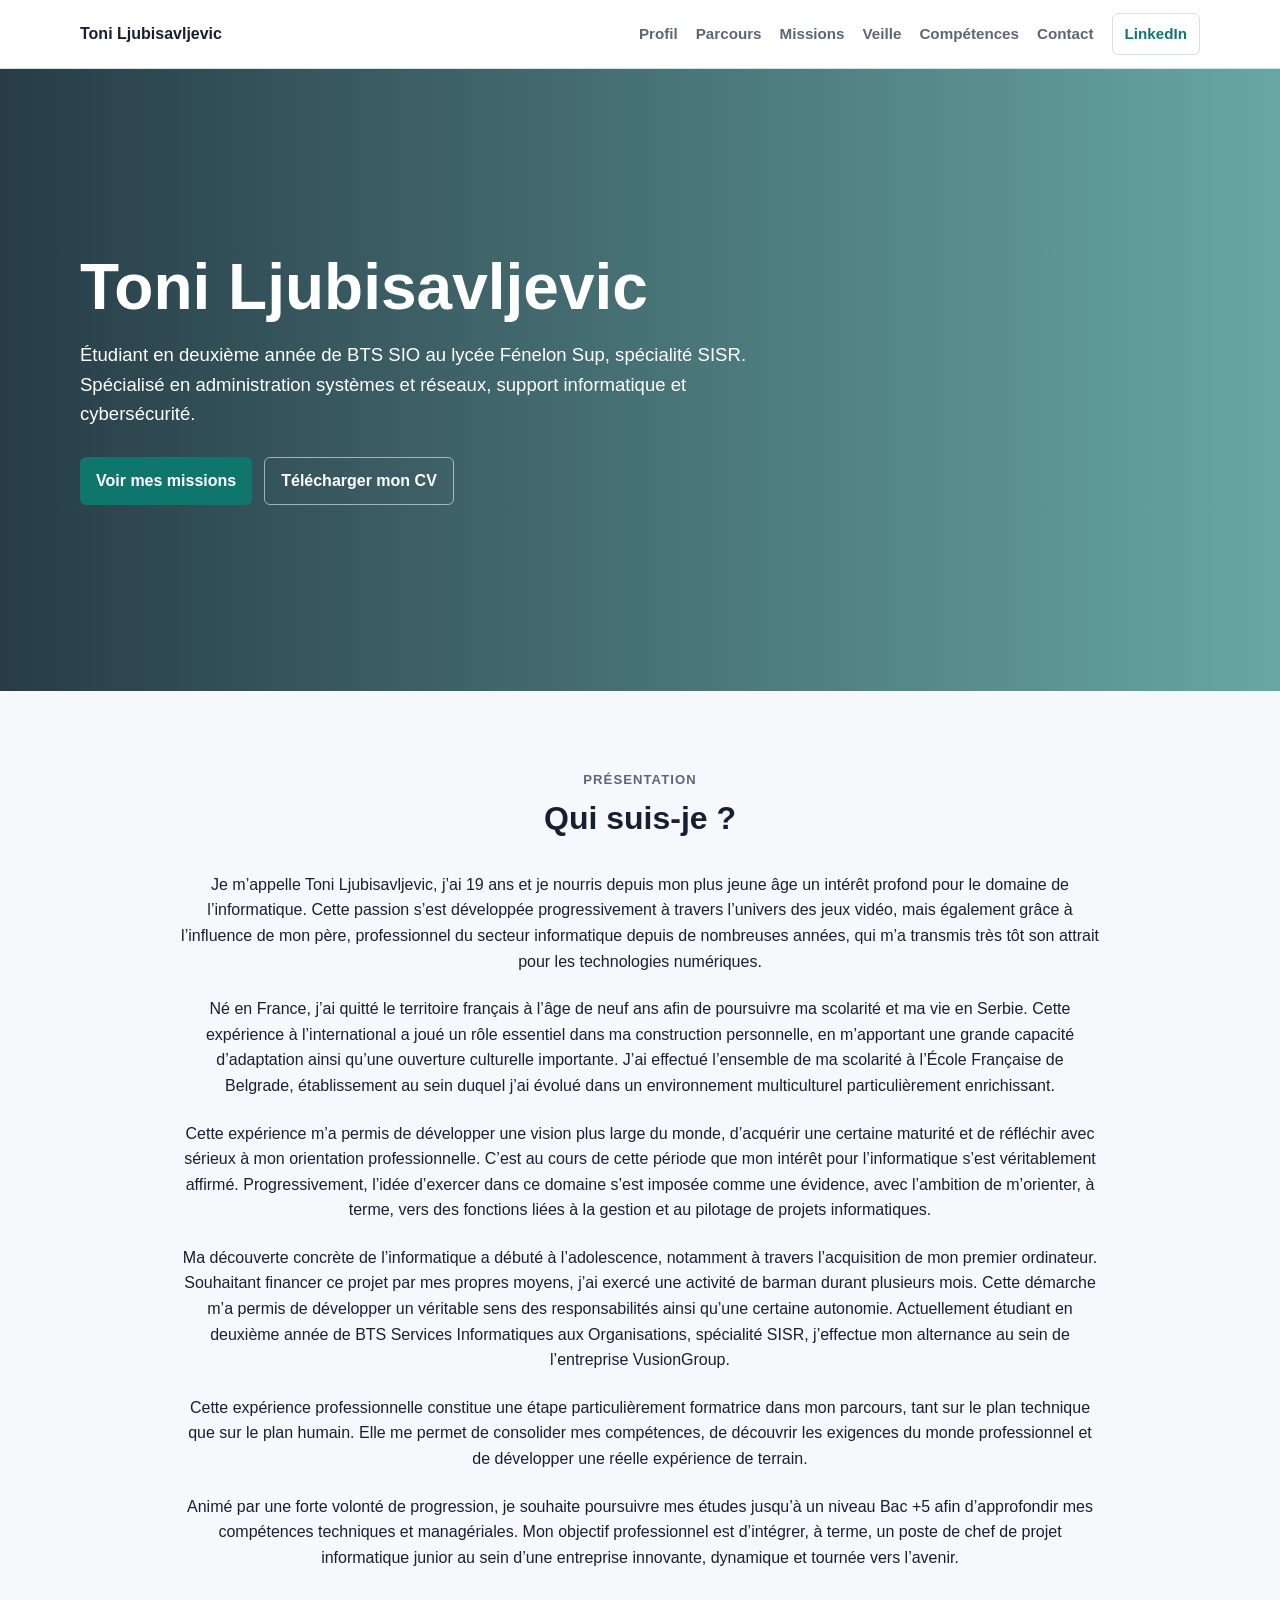
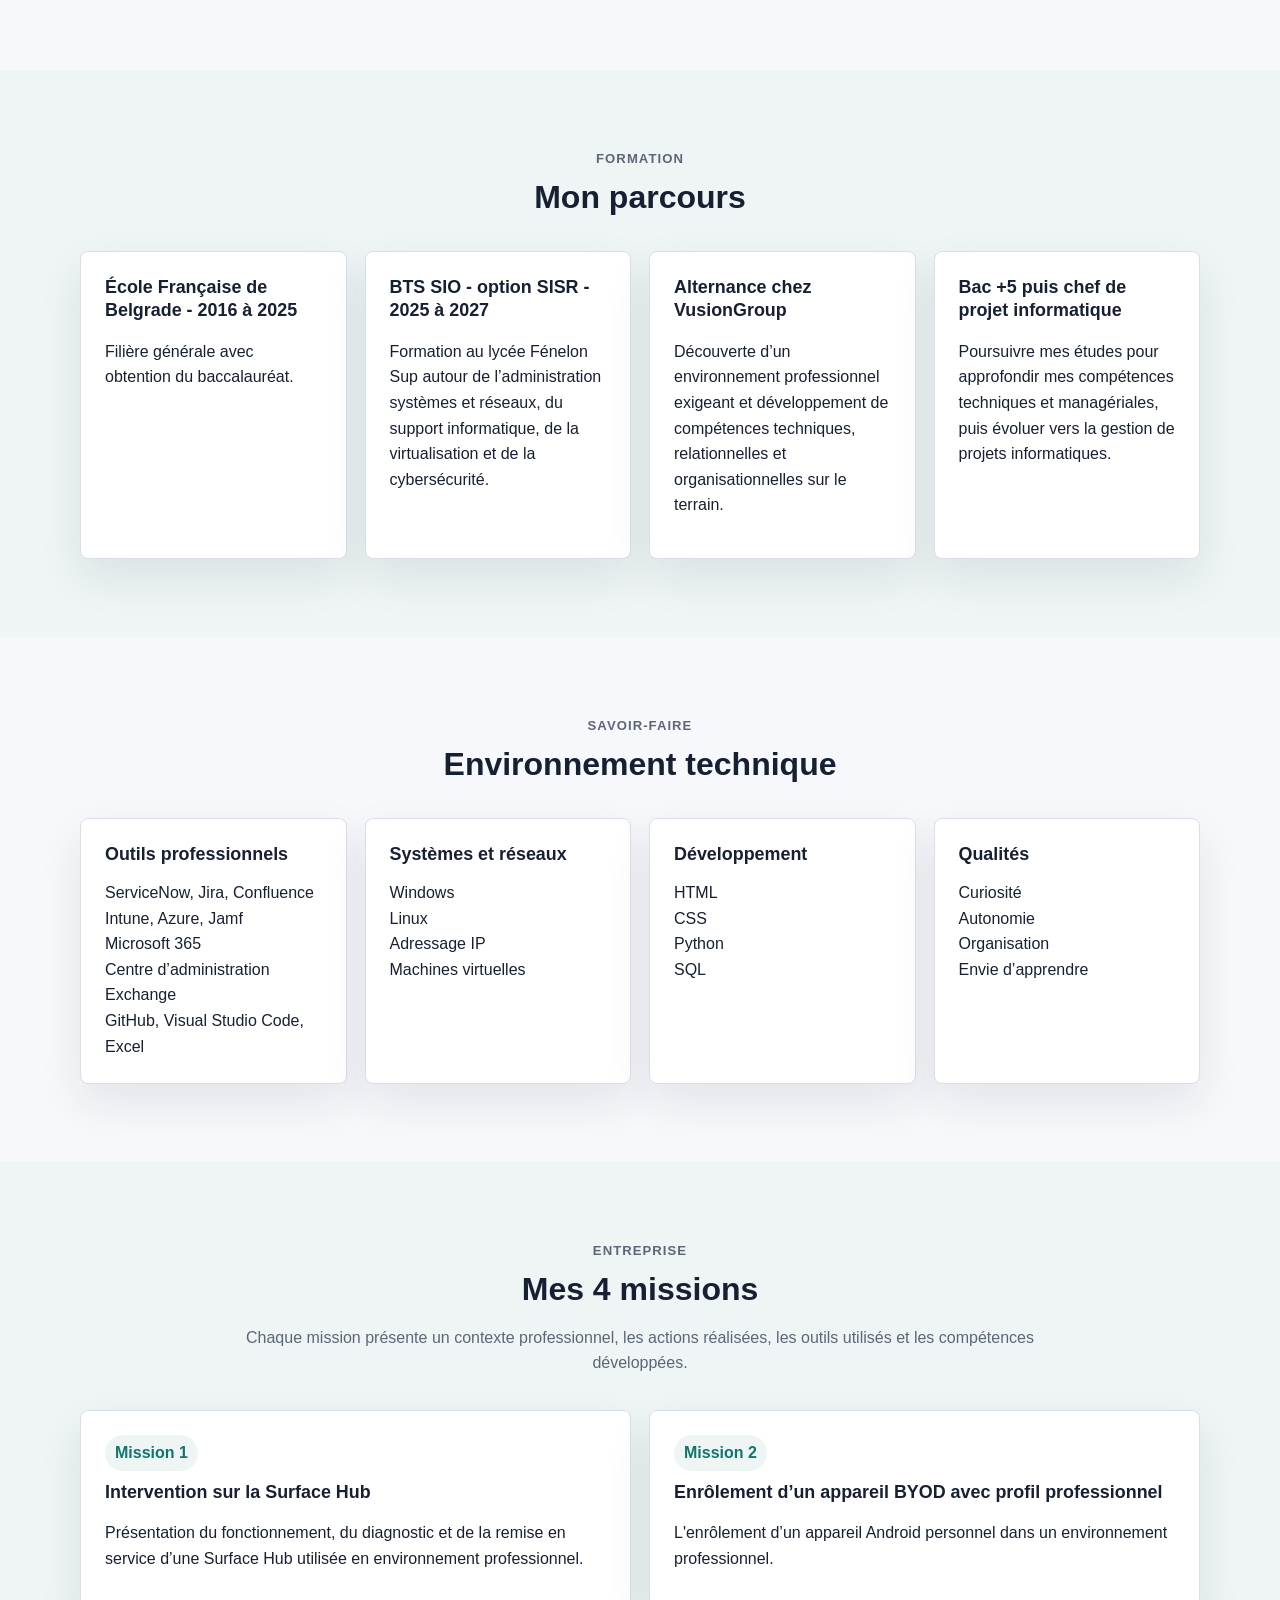
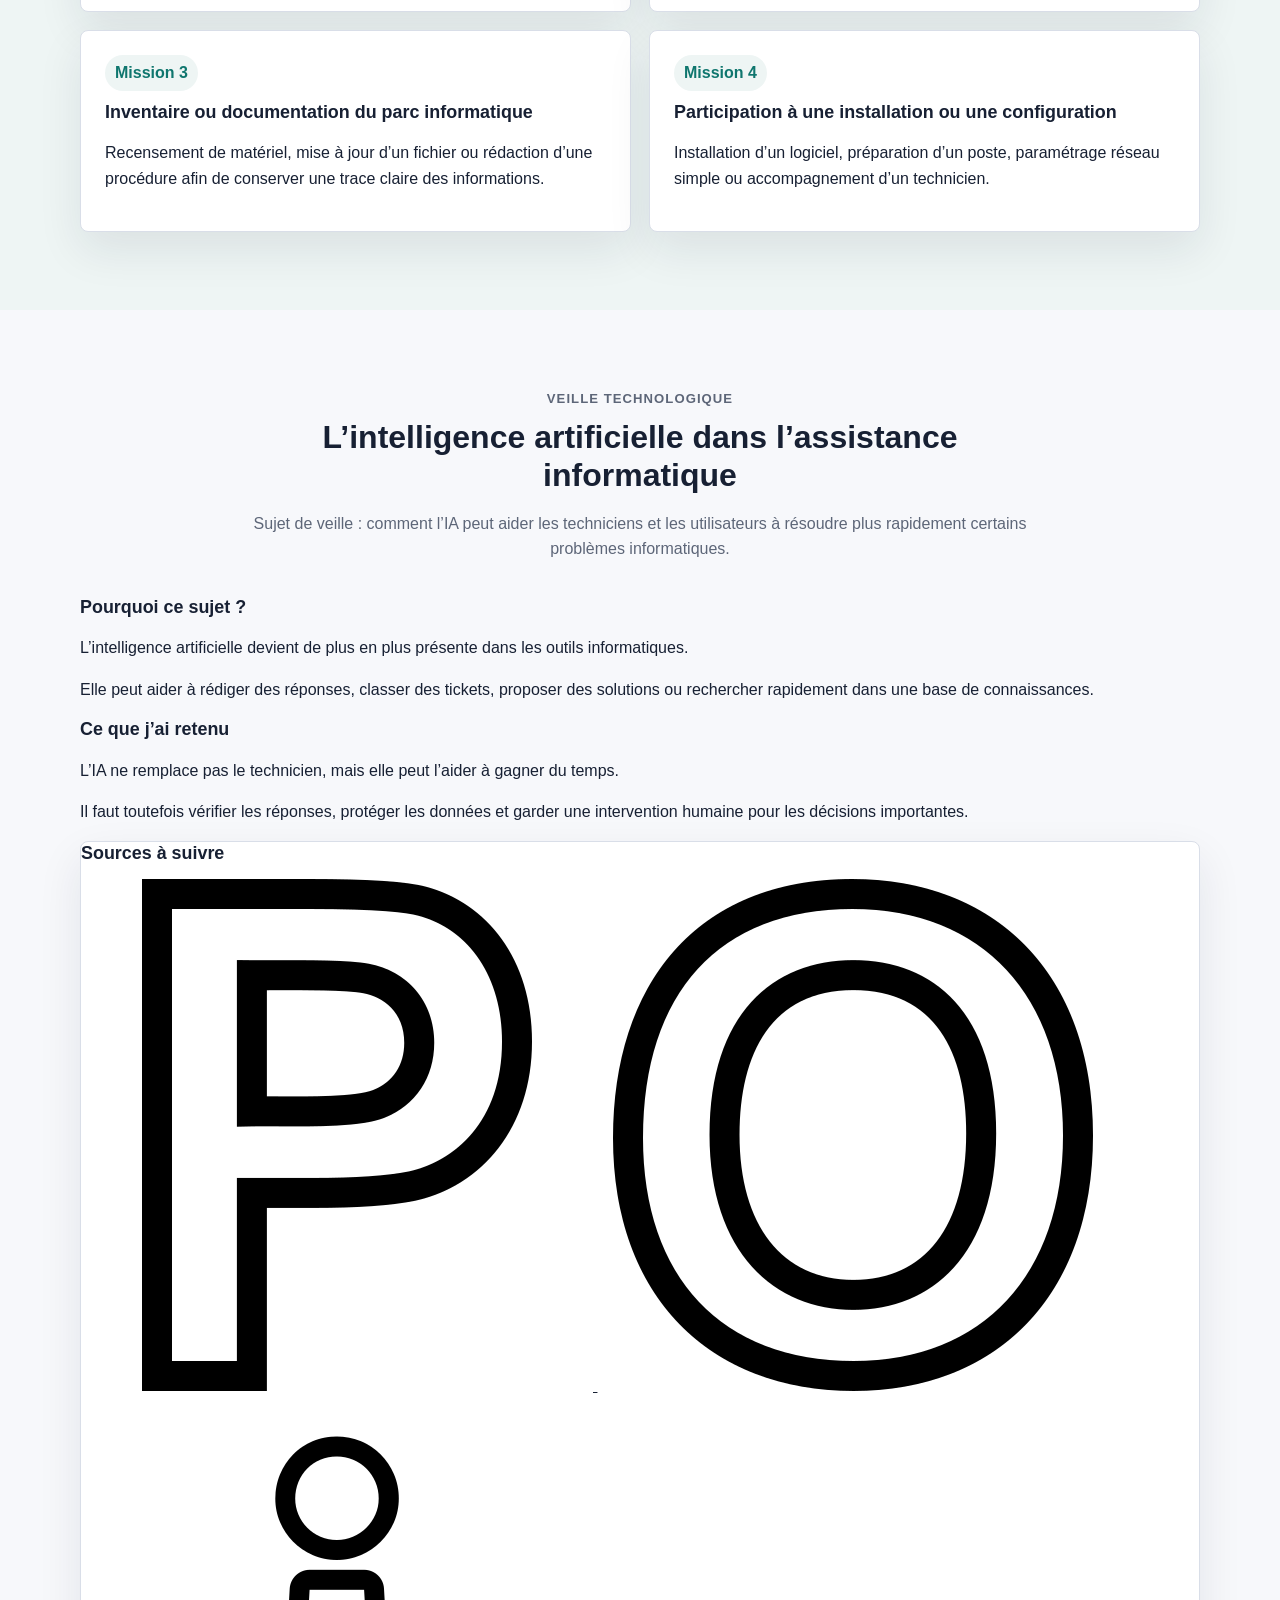
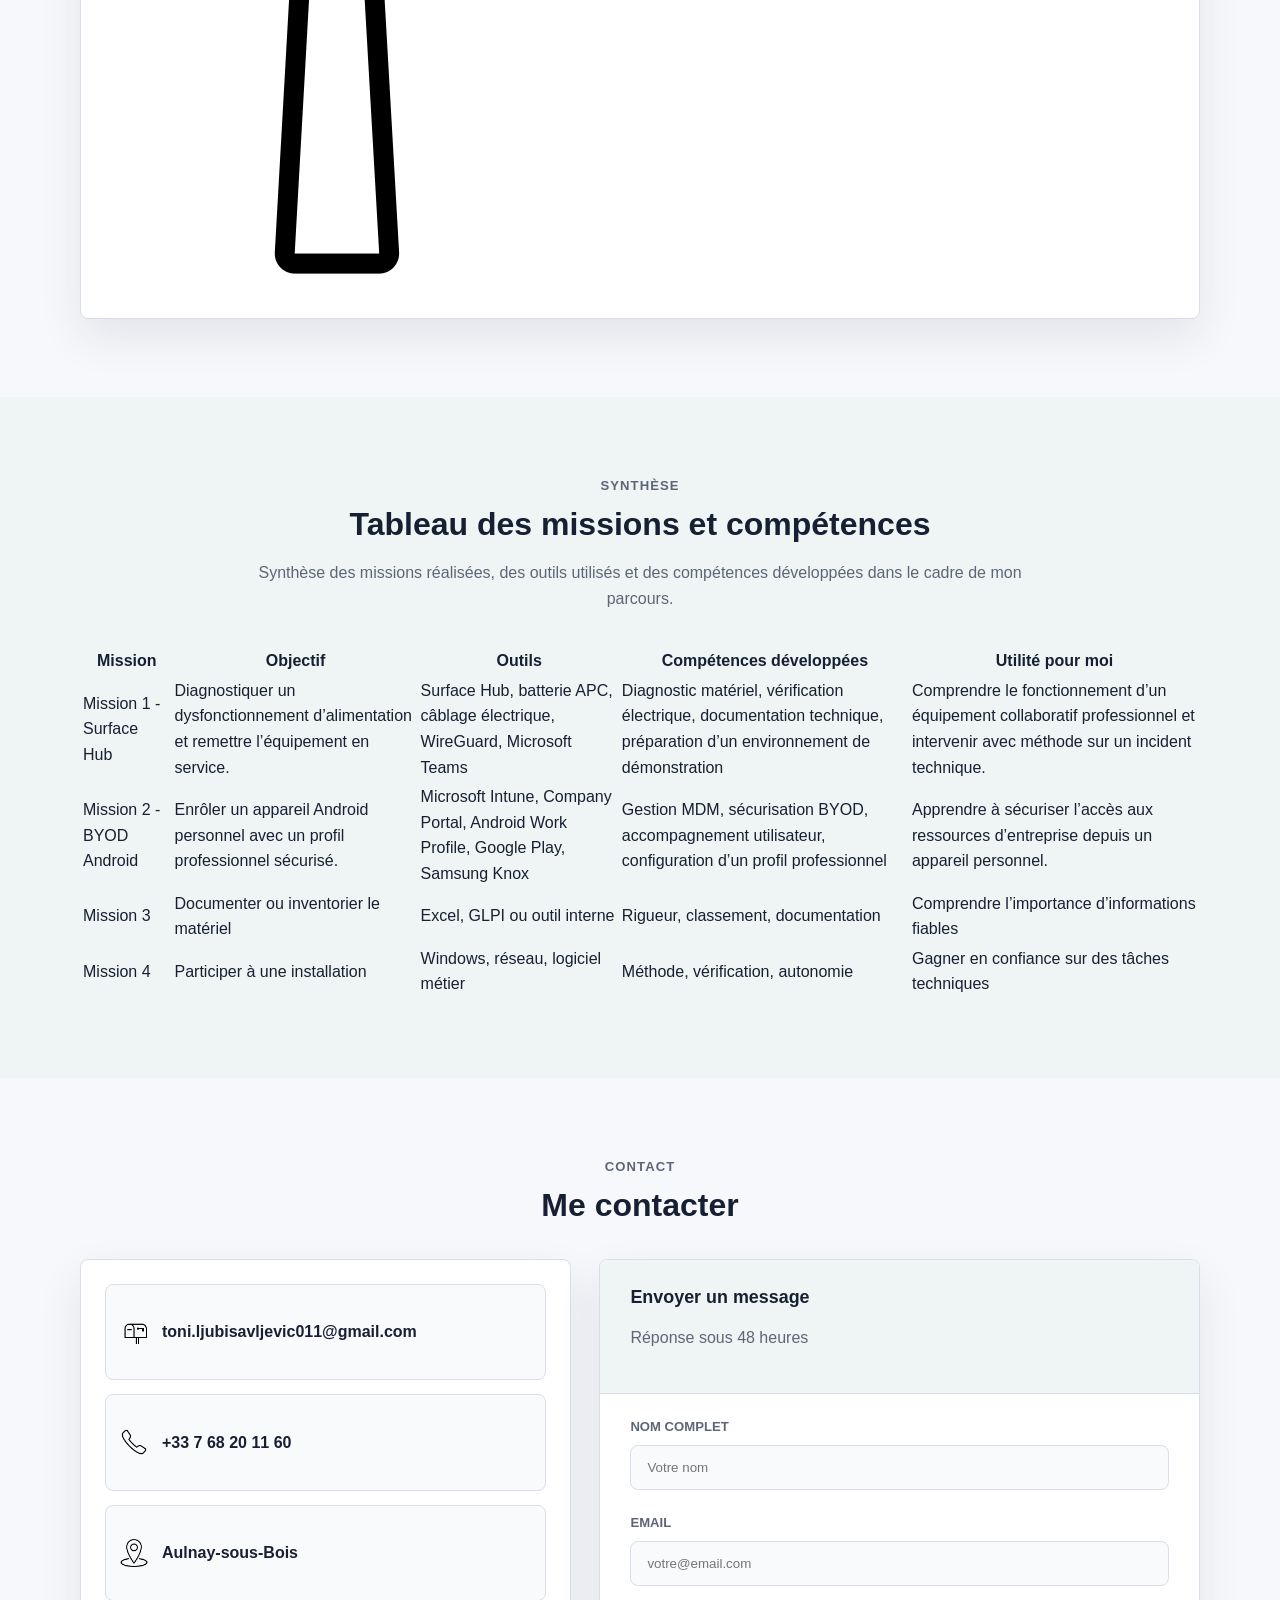
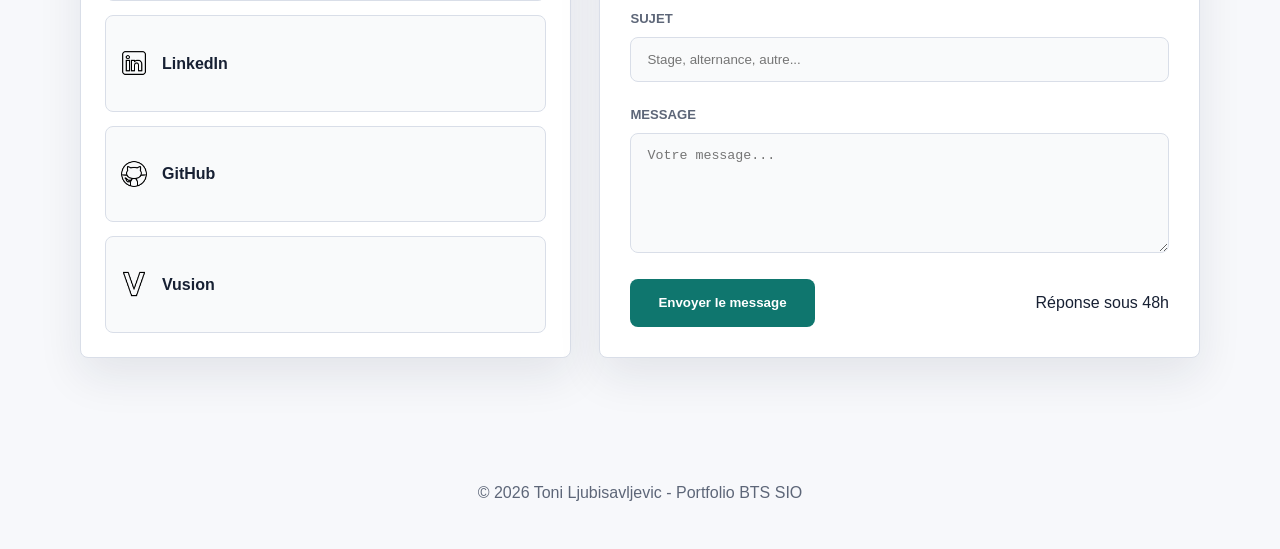
==== index.html @ 0cae6e7c "update" ====
<!doctype html>
<html lang="fr">
<head>
  <meta charset="utf-8" />
  <meta name="viewport" content="width=device-width, initial-scale=1" />
  <title>Portfolio BTS SIO - Toni Ljubisavljevic</title>

  <meta
    name="description"
    content="Portfolio de Toni Ljubisavljevic, étudiant en BTS SIO option SISR."
  />

  <link rel="stylesheet" href="styles.css" />
</head>

<body>

<header class="site-header">

  <nav class="nav" aria-label="Navigation principale">

    <a class="brand" href="#accueil">
      Toni Ljubisavljevic
    </a>

    <button
      class="nav-toggle"
      type="button"
      aria-expanded="false"
      aria-controls="menu"
    >
      Menu
    </button>

    <div class="nav-links" id="menu">

      <a href="#profil">Profil</a>
      <a href="#parcours">Parcours</a>
      <a href="#missions">Missions</a>
      <a href="#veille">Veille</a>
      <a href="#competences">Compétences</a>
      <a href="#contact">Contact</a>

      <a
        class="linkedin-link"
        href="https://www.linkedin.com/in/toni-ljubisavljevic-69410831a/"
        target="_blank"
        rel="noreferrer"
      >
        LinkedIn
      </a>

    </div>

  </nav>

</header>

<main>

  <section class="hero" id="accueil">

    <div class="hero-layout hero-layout-simple">

      <div class="hero-content">

        <h1>Toni Ljubisavljevic</h1>

        <p>
          Étudiant en deuxième année de BTS SIO au lycée Fénelon Sup,
          spécialité SISR.
          Spécialisé en administration systèmes et réseaux,
          support informatique et cybersécurité.
        </p>

        <div class="hero-actions">

          <a class="button primary" href="#missions">
            Voir mes missions
          </a>

          <a
            class="button secondary"
            href="assets/cv-toni-ljubisavljevic.pdf"
            download
          >
            Télécharger mon CV
          </a>

        </div>

      </div>

    </div>

  </section>

  <section class="section" id="profil">

    <div class="section-heading centered">
      <p class="kicker">Présentation</p>
      <h2>Qui suis-je ?</h2>
    </div>

    <div class="profile-text profile-text-centered">

      <p>
        Je m’appelle Toni Ljubisavljevic, j’ai 19 ans et je nourris depuis mon plus jeune âge
        un intérêt profond pour le domaine de l’informatique. Cette passion s’est développée progressivement
        à travers l’univers des jeux vidéo, mais également grâce à l’influence de mon père,
        professionnel du secteur informatique depuis de nombreuses années, qui m’a transmis très tôt
        son attrait pour les technologies numériques.
      </p>

      <p>
        Né en France, j’ai quitté le territoire français à l’âge de neuf ans afin de poursuivre
        ma scolarité et ma vie en Serbie. Cette expérience à l’international a joué un rôle essentiel
        dans ma construction personnelle, en m’apportant une grande capacité d’adaptation ainsi qu’une
        ouverture culturelle importante. J’ai effectué l’ensemble de ma scolarité à l’École Française
        de Belgrade, établissement au sein duquel j’ai évolué dans un environnement multiculturel
        particulièrement enrichissant.
      </p>

      <p>
        Cette expérience m’a permis de développer une vision plus large du monde, d’acquérir une certaine
        maturité et de réfléchir avec sérieux à mon orientation professionnelle. C’est au cours de cette
        période que mon intérêt pour l’informatique s’est véritablement affirmé. Progressivement, l’idée
        d’exercer dans ce domaine s’est imposée comme une évidence, avec l’ambition de m’orienter, à terme,
        vers des fonctions liées à la gestion et au pilotage de projets informatiques.
      </p>

      <p>
        Ma découverte concrète de l’informatique a débuté à l’adolescence, notamment à travers l’acquisition
        de mon premier ordinateur. Souhaitant financer ce projet par mes propres moyens, j’ai exercé une
        activité de barman durant plusieurs mois. Cette démarche m’a permis de développer un véritable sens
        des responsabilités ainsi qu’une certaine autonomie. Actuellement étudiant en deuxième année de BTS
        Services Informatiques aux Organisations, spécialité SISR, j’effectue mon alternance au sein de
        l’entreprise VusionGroup.
      </p>

      <p>
        Cette expérience professionnelle constitue une étape particulièrement formatrice dans mon parcours,
        tant sur le plan technique que sur le plan humain. Elle me permet de consolider mes compétences,
        de découvrir les exigences du monde professionnel et de développer une réelle expérience de terrain.
      </p>

      <p>
        Animé par une forte volonté de progression, je souhaite poursuivre mes études jusqu’à un niveau Bac +5
        afin d’approfondir mes compétences techniques et managériales. Mon objectif professionnel est d’intégrer,
        à terme, un poste de chef de projet informatique junior au sein d’une entreprise innovante, dynamique
        et tournée vers l’avenir.
      </p>

    </div>

  </section>

  <section class="section muted" id="parcours">

    <div class="section-heading centered">
      <p class="kicker">Formation</p>
      <h2>Mon parcours</h2>
    </div>

    <div class="timeline">

      <article class="animated-card">

        <h3>
          École Française de Belgrade - 2016 à 2025
        </h3>

        <p>
          Filière générale avec obtention du baccalauréat.
        </p>

      </article>

      <article class="animated-card">

        <h3>
          BTS SIO - option SISR - 2025 à 2027
        </h3>

        <p>
          Formation au lycée Fénelon Sup
          autour de l’administration systèmes et réseaux,
          du support informatique,
          de la virtualisation
          et de la cybersécurité.
        </p>

      </article>

      <article class="animated-card">

        <h3>
          Alternance chez VusionGroup
        </h3>

        <p>
          Découverte d’un environnement professionnel exigeant
          et développement de compétences techniques,
          relationnelles et organisationnelles sur le terrain.
        </p>

      </article>

      <article class="animated-card">

        <h3>
          Bac +5 puis chef de projet informatique
        </h3>

        <p>
          Poursuivre mes études pour approfondir
          mes compétences techniques et managériales,
          puis évoluer vers la gestion de projets informatiques.
        </p>

      </article>

    </div>

  </section>

  <section class="section" id="outils">

    <div class="section-heading centered">
      <p class="kicker">Savoir-faire</p>
      <h2>Environnement technique</h2>
    </div>

    <div class="tech-stack">

      <div class="tech-column animated-card">

        <h3>Outils professionnels</h3>

        <p>
          ServiceNow, Jira, Confluence<br>
          Intune, Azure, Jamf<br>
          Microsoft 365<br>
          Centre d’administration Exchange<br>
          GitHub, Visual Studio Code, Excel
        </p>

      </div>

      <div class="tech-column animated-card">

        <h3>Systèmes et réseaux</h3>

        <p>
          Windows<br>
          Linux<br>
          Adressage IP<br>
          Machines virtuelles
        </p>

      </div>

      <div class="tech-column animated-card">

        <h3>Développement</h3>

        <p>
          HTML<br>
          CSS<br>
          Python<br>
          SQL
        </p>

      </div>

      <div class="tech-column animated-card">

        <h3>Qualités</h3>

        <p>
          Curiosité<br>
          Autonomie<br>
          Organisation<br>
          Envie d’apprendre
        </p>

      </div>

    </div>

  </section>

  <section class="section muted" id="missions">

    <div class="section-heading centered">

      <p class="kicker">Entreprise</p>

      <h2>Mes 4 missions</h2>

      <p>
        Chaque mission présente un contexte professionnel,
        les actions réalisées,
        les outils utilisés
        et les compétences développées.
      </p>

    </div>

    <div class="missions-grid">

      <a
        class="mission-card clickable-card animated-card"
        href="mission-1.html"
      >

        <span>Mission 1</span>

        <h3>
          Intervention sur la Surface Hub
        </h3>

        <p>
          Présentation du fonctionnement, du diagnostic et de la remise en service
          d’une Surface Hub utilisée en environnement professionnel.
        </p>

      </a>

      <a
        class="mission-card clickable-card animated-card"
        href="mission-2.html"
      >

        <span>Mission 2</span>

        <h3>
          Enrôlement d’un appareil BYOD avec profil professionnel
        </h3>

        <p>
          L'enrôlement d’un appareil Android personnel
          dans un environnement professionnel.
        </p>

      </a>

      <a
        class="mission-card clickable-card animated-card"
        href="mission-3.html"
      >

        <span>Mission 3</span>

        <h3>
          Inventaire ou documentation du parc informatique
        </h3>

        <p>
          Recensement de matériel,
          mise à jour d’un fichier
          ou rédaction d’une procédure
          afin de conserver une trace claire des informations.
        </p>

      </a>

      <a
        class="mission-card clickable-card animated-card"
        href="mission-4.html"
      >

        <span>Mission 4</span>

        <h3>
          Participation à une installation ou une configuration
        </h3>

        <p>
          Installation d’un logiciel,
          préparation d’un poste,
          paramétrage réseau simple
          ou accompagnement d’un technicien.
        </p>

      </a>

    </div>

  </section>

  <section class="section" id="veille">

    <div class="section-heading centered">

      <p class="kicker">Veille technologique</p>

      <h2>
        L’intelligence artificielle
        dans l’assistance informatique
      </h2>

      <p>
        Sujet de veille :
        comment l’IA peut aider les techniciens
        et les utilisateurs
        à résoudre plus rapidement
        certains problèmes informatiques.
      </p>

    </div>

    <div class="two-columns">

      <div>

        <h3>Pourquoi ce sujet ?</h3>

        <p>
          L’intelligence artificielle devient de plus en plus présente
          dans les outils informatiques.
        </p>

        <p>
          Elle peut aider à rédiger des réponses,
          classer des tickets,
          proposer des solutions
          ou rechercher rapidement
          dans une base de connaissances.
        </p>

        <h3>Ce que j’ai retenu</h3>

        <p>
          L’IA ne remplace pas le technicien,
          mais elle peut l’aider à gagner du temps.
        </p>

        <p>
          Il faut toutefois vérifier les réponses,
          protéger les données
          et garder une intervention humaine
          pour les décisions importantes.
        </p>

      </div>

      <div class="info-panel veille-links-panel">

        <h3>Sources à suivre</h3>

        <div class="veille-icons">

          <a
            href="https://www.lepoint.fr/economie/lia-bientot-a-lorigine-dune-vague-de-burn-out-sans-precedent-VHYWG57EQZEBVNVTMHUCAUZBCI/"
            target="_blank"
            rel="noreferrer"
            aria-label="Article Le Point sur l'intelligence artificielle"
          >
            <img src="assets/p.png" alt="Le Point" />
          </a>

          <a
            href="https://www.oecd.org/fr/topics/sub-issues/ai-and-work.html"
            target="_blank"
            rel="noreferrer"
            aria-label="Article OCDE sur l'intelligence artificielle et le travail"
          >
            <img src="assets/o.png" alt="OCDE" />
          </a>

          <a
            href="https://www.sciencespo.fr/women-in-business/fr/actualites/article-artificial-intelligence-and-the-labor-market/"
            target="_blank"
            rel="noreferrer"
            aria-label="Article Sciences Po sur l'intelligence artificielle et le marché du travail"
          >
            <img src="assets/point-dinformation.png" alt="Sciences Po" />
          </a>

        </div>

      </div>

    </div>

  </section>

  <section class="section muted" id="competences">

    <div class="section-heading centered">

      <p class="kicker">Synthèse</p>

      <h2>Tableau des missions et compétences</h2>

      <p>
        Synthèse des missions réalisées, des outils utilisés
        et des compétences développées dans le cadre de mon parcours.
      </p>

    </div>

    <div class="table-wrap">

      <table>

        <thead>

          <tr>
            <th>Mission</th>
            <th>Objectif</th>
            <th>Outils</th>
            <th>Compétences développées</th>
            <th>Utilité pour moi</th>
          </tr>

        </thead>

        <tbody>

          <tr>
            <td>Mission 1 - Surface Hub</td>
            <td>Diagnostiquer un dysfonctionnement d’alimentation et remettre l’équipement en service.</td>
            <td>Surface Hub, batterie APC, câblage électrique, WireGuard, Microsoft Teams</td>
            <td>Diagnostic matériel, vérification électrique, documentation technique, préparation d’un environnement de démonstration</td>
            <td>Comprendre le fonctionnement d’un équipement collaboratif professionnel et intervenir avec méthode sur un incident technique.</td>
          </tr>

          <tr>
            <td>Mission 2 - BYOD Android</td>
            <td>Enrôler un appareil Android personnel avec un profil professionnel sécurisé.</td>
            <td>Microsoft Intune, Company Portal, Android Work Profile, Google Play, Samsung Knox</td>
            <td>Gestion MDM, sécurisation BYOD, accompagnement utilisateur, configuration d’un profil professionnel</td>
            <td>Apprendre à sécuriser l’accès aux ressources d’entreprise depuis un appareil personnel.</td>
          </tr>

          <tr>
            <td>Mission 3</td>
            <td>Documenter ou inventorier le matériel</td>
            <td>Excel, GLPI ou outil interne</td>
            <td>Rigueur, classement, documentation</td>
            <td>Comprendre l’importance d’informations fiables</td>
          </tr>

          <tr>
            <td>Mission 4</td>
            <td>Participer à une installation</td>
            <td>Windows, réseau, logiciel métier</td>
            <td>Méthode, vérification, autonomie</td>
            <td>Gagner en confiance sur des tâches techniques</td>
          </tr>

        </tbody>

      </table>

    </div>

  </section>

  <section class="section" id="contact">

    <div class="section-heading centered">
      <p class="kicker">Contact</p>
      <h2>Me contacter</h2>
    </div>

    <div class="contact-layout">

      <div class="contact-panel contact-info">

        <div class="contact-item">
          <img src="assets/icons8-mailbox-50.png" alt="Email" />

          <a href="mailto:toni.ljubisavljevic011@gmail.com">
            toni.ljubisavljevic011@gmail.com
          </a>
        </div>

        <div class="contact-item">
          <img src="assets/icons8-telephone-50.png" alt="Téléphone" />

          <a href="tel:+33768201160">
            +33 7 68 20 11 60
          </a>
        </div>

        <div class="contact-item">
          <img src="assets/icons8-place-50.png" alt="Localisation" />

          <span>Aulnay-sous-Bois</span>
        </div>

        <div class="contact-item">
          <img src="assets/icons8-linkedin-50.png" alt="LinkedIn" />

          <a
            href="https://www.linkedin.com/in/toni-ljubisavljevic-69410831a/"
            target="_blank"
            rel="noreferrer"
          >
            LinkedIn
          </a>
        </div>

        <div class="contact-item">
          <img src="assets/icons8-github-50.png" alt="GitHub" />

          <a
            href="https://github.com/bigtoyolo"
            target="_blank"
            rel="noreferrer"
          >
            GitHub
          </a>
        </div>

        <div class="contact-item">
          <img src="assets/icons8-v-50.png" alt="Entreprise" />

          <a
            href="https://www.vusion.com/fr/"
            target="_blank"
            rel="noreferrer"
          >
            Vusion
          </a>
        </div>

      </div>

      <form
        class="contact-form"
        action="https://formspree.io/f/xpqnkrnl"
        method="POST"
      >

        <div class="form-header">
          <h3>Envoyer un message</h3>
          <p>Réponse sous 48 heures</p>
        </div>

        <label for="name">Nom complet</label>

        <input
          id="name"
          name="name"
          type="text"
          placeholder="Votre nom"
          required
        />

        <label for="email">Email</label>

        <input
          id="email"
          name="email"
          type="email"
          placeholder="votre@email.com"
          required
        />

        <label for="subject">Sujet</label>

        <input
          id="subject"
          name="subject"
          type="text"
          placeholder="Stage, alternance, autre..."
          required
        />

        <label for="message">Message</label>

        <textarea
          id="message"
          name="message"
          rows="6"
          placeholder="Votre message..."
          required
        ></textarea>

        <div class="form-footer">

          <button type="submit">
            Envoyer le message
          </button>

          <span>
            Réponse sous 48h
          </span>

        </div>

      </form>

    </div>

  </section>

</main>

<footer class="footer">
  <p>© 2026 Toni Ljubisavljevic - Portfolio BTS SIO</p>
</footer>

<script src="script.js"></script>

</body>
</html>
---- styles.css ----
:root {
  --bg: #f7f8fb;
  --surface: #ffffff;
  --text: #172033;
  --muted: #5d6678;
  --line: #d9dee8;
  --primary: #0f766e;
  --primary-dark: #0b5f59;
  --accent: #0f766e;
  --soft: #eef5f4;
  --shadow: 0 18px 45px rgba(23, 32, 51, 0.09);
}

* {
  box-sizing: border-box;
}

html {
  scroll-behavior: smooth;
}

body {
  margin: 0;
  background: var(--bg);
  color: var(--text);
  font-family: Arial, Helvetica, sans-serif;
  line-height: 1.6;
}

a {
  color: inherit;
}

.site-header {
  position: sticky;
  top: 0;
  z-index: 10;
  border-bottom: 1px solid var(--line);
  background: rgba(255, 255, 255, 0.95);
  backdrop-filter: blur(10px);
}

.nav {
  display: flex;
  align-items: center;
  justify-content: space-between;
  gap: 24px;
  width: min(1120px, calc(100% - 32px));
  min-height: 68px;
  margin: 0 auto;
}

.brand {
  font-weight: 800;
  text-decoration: none;
}

.nav-links {
  display: flex;
  align-items: center;
  gap: 18px;
}

.nav-links a {
  color: var(--muted);
  font-size: 0.95rem;
  font-weight: 700;
  text-decoration: none;
}

.nav-links a:hover {
  color: var(--primary);
}

.linkedin-link {
  padding: 8px 12px;
  border: 1px solid var(--line);
  border-radius: 6px;
  color: var(--primary) !important;
}

.nav-toggle {
  display: none;
  border: 1px solid var(--line);
  border-radius: 6px;
  background: var(--surface);
  color: var(--text);
  font: inherit;
  font-weight: 700;
  padding: 8px 12px;
}

.hero {
  min-height: 620px;
  padding: 96px 0;
  background:
    linear-gradient(90deg, rgba(10, 34, 45, 0.88), rgba(15, 118, 110, 0.62)),
    url("https://images.unsplash.com/photo-1516321318423-f06f85e504b3?auto=format&fit=crop&w=1800&q=80")
      center/cover;
  color: #fff;
}

.hero-layout {
  display: grid;
  align-items: center;
  width: min(1120px, calc(100% - 32px));
  min-height: 430px;
  margin: 0 auto;
}

.hero-layout-simple {
  grid-template-columns: minmax(0, 1fr);
}

.hero-content {
  max-width: 680px;
}

h1,
h2,
h3,
p {
  overflow-wrap: anywhere;
}

h1 {
  margin: 0;
  font-size: clamp(2.7rem, 5vw, 4.8rem);
  line-height: 1.03;
}

h2 {
  margin: 0;
  font-size: 2rem;
  line-height: 1.18;
}

h3 {
  margin: 0 0 14px;
  color: var(--text);
  font-size: 1.12rem;
  line-height: 1.3;
}

.hero p {
  max-width: 680px;
  font-size: 1.16rem;
}

.hero-actions {
  display: flex;
  flex-wrap: wrap;
  gap: 12px;
  margin-top: 28px;
}

.button {
  display: inline-flex;
  align-items: center;
  justify-content: center;
  min-height: 44px;
  border-radius: 6px;
  font-weight: 800;
  text-decoration: none;
  padding: 10px 16px;
}

.button.primary {
  background: var(--primary);
  color: #fff;
}

.button.primary:hover {
  background: var(--primary-dark);
}

.button.secondary {
  border: 1px solid rgba(255, 255, 255, 0.55);
  color: #fff;
}

.section {
  width: min(1120px, calc(100% - 32px));
  margin: 0 auto;
  padding: 78px 0;
}

.section.muted {
  width: 100%;
  max-width: none;
  padding-right: max(16px, calc((100% - 1120px) / 2));
  padding-left: max(16px, calc((100% - 1120px) / 2));
  background: var(--soft);
}

.section-heading {
  max-width: 760px;
  margin-bottom: 34px;
}

.section-heading.centered {
  max-width: 820px;
  margin-right: auto;
  margin-left: auto;
  text-align: center;
}

.section-heading p {
  color: var(--muted);
}

.kicker {
  margin: 0 0 10px;
  color: var(--muted);
  font-size: 0.82rem;
  font-weight: 800;
  letter-spacing: 0.08em;
  text-transform: uppercase;
}

.profile-text-centered {
  max-width: 920px;
  margin: 0 auto;
  text-align: center;
}

.profile-text-centered p {
  margin-bottom: 22px;
}

.info-panel,
.timeline article,
.skills-grid article,
.mission-card,
.contact-panel,
.contact-form,
.summary-main,
.summary-item,
.tech-column {
  border: 1px solid var(--line);
  border-radius: 8px;
  background: var(--surface);
  box-shadow: var(--shadow);
}

.timeline article,
.skills-grid article,
.mission-card,
.contact-panel,
.summary-main,
.summary-item,
.tech-column {
  padding: 24px;
}

.timeline,
.skills-grid,
.missions-grid,
.summary-list,
.tech-stack {
  display: grid;
  gap: 18px;
}

.timeline {
  grid-template-columns: repeat(4, minmax(0, 1fr));
}

.missions-grid {
  grid-template-columns: repeat(2, minmax(0, 1fr));
}

.tech-stack {
  grid-template-columns: repeat(4, minmax(0, 1fr));
}

.tech-column {
  border: 1px solid var(--line);
  border-radius: 8px;
  background: var(--surface);
  box-shadow: var(--shadow);
}

.tech-column h3 {
  margin: 0 0 14px;
  color: var(--text);
  font-size: 1.12rem;
  line-height: 1.3;
  font-weight: 800;
}

.tech-column p {
  margin: 0;
  color: var(--text);
  line-height: 1.6;
  font-weight: normal;
  text-align: left;
}

.mission-card span {
  display: inline-block;
  margin-bottom: 10px;
  padding: 5px 10px;
  border-radius: 999px;
  background: var(--soft);
  color: var(--primary);
  font-weight: 800;
}

.animated-card,
.tech-column,
.summary-item,
.summary-main {
  transition:
    transform 0.25s ease,
    box-shadow 0.25s ease,
    border-color 0.25s ease;
}

.animated-card:hover,
.tech-column:hover,
.summary-item:hover,
.summary-main:hover {
  transform: translateY(-8px);
  border-color: var(--primary);
  box-shadow: 0 24px 60px rgba(23, 32, 51, 0.15);
}

.mission-card {
  color: var(--text);
  text-decoration: none;
}

.mission-content {
  max-width: 1000px;
  margin: 0 auto;
}

.mission-content h3 {
  margin-top: 44px;
  margin-bottom: 16px;
  color: var(--primary-dark);
  font-size: 1.45rem;
}

.mission-content h4 {
  margin-top: 30px;
  margin-bottom: 12px;
  color: var(--primary);
  font-size: 1.12rem;
}

.mission-content p {
  margin-bottom: 18px;
  color: var(--text);
  line-height: 1.75;
}

.mission-content ul {
  margin-bottom: 20px;
  padding-left: 22px;
}

.mission-content li {
  margin-bottom: 10px;
  line-height: 1.7;
}

.mission-images {
  display: grid;
  grid-template-columns: repeat(auto-fit, minmax(260px, 420px));
  justify-content: center;
  gap: 18px;
  margin: 26px 0;
}

.mission-image {
  width: 100%;
  max-width: 420px;
  height: auto;
  display: block;
  border: 1px solid var(--line);
  border-radius: 10px;
  background: var(--surface);
  box-shadow: var(--shadow);
}

.mission-image-large {
  max-width: 620px;
}

.image-blur-sensitive {
  filter: blur(8px);
}

.image-blur-full {
  filter: blur(14px);
}

.contact-layout {
  display: grid;
  grid-template-columns: minmax(360px, 0.9fr) minmax(360px, 1.1fr);
  gap: 28px;
}

.contact-info {
  display: grid;
  gap: 14px;
}

.contact-item {
  display: flex;
  align-items: center;
  gap: 14px;
  padding: 12px 14px;
  border: 1px solid var(--line);
  border-radius: 8px;
  background: #f9fafb;
}

.contact-item img {
  width: 28px;
  height: 28px;
  object-fit: contain;
  filter: grayscale(1) contrast(2);
}

.contact-item a,
.contact-item span {
  color: var(--text);
  font-weight: 800;
  text-decoration: none;
}

.contact-form {
  overflow: hidden;
  padding: 0;
  background: var(--surface);
  color: var(--text);
}

.form-header {
  padding: 26px 30px;
  background: var(--soft);
  border-bottom: 1px solid var(--line);
}

.form-header p {
  color: var(--muted);
}

.contact-form label {
  display: block;
  margin: 22px 30px 8px;
  color: var(--muted);
  font-size: 0.82rem;
  font-weight: 800;
  text-transform: uppercase;
}

.contact-form input,
.contact-form textarea {
  display: block;
  width: calc(100% - 60px);
  margin: 0 30px;
  border: 1px solid var(--line);
  border-radius: 8px;
  background: #f9fafb;
  color: var(--text);
  padding: 14px 16px;
}

.form-footer {
  display: flex;
  align-items: center;
  justify-content: space-between;
  padding: 26px 30px 30px;
}

.form-footer button {
  min-height: 48px;
  border: 0;
  border-radius: 8px;
  background: var(--primary);
  color: #fff;
  font-weight: 800;
  padding: 12px 28px;
}

.footer {
  padding: 28px 16px;
  text-align: center;
  color: var(--muted);
}

@media (max-width: 1100px) {
  .timeline,
  .tech-stack {
    grid-template-columns: repeat(2, minmax(0, 1fr));
  }

  .contact-layout {
    grid-template-columns: 1fr;
  }
}

@media (max-width: 900px) {
  .nav-toggle {
    display: inline-flex;
  }

  .nav-links {
    position: absolute;
    top: 68px;
    left: 16px;
    right: 16px;
    display: none;
    flex-direction: column;
    padding: 16px;
    border: 1px solid var(--line);
    border-radius: 8px;
    background: var(--surface);
    box-shadow: var(--shadow);
  }

  .nav-links.open {
    display: flex;
  }

  .timeline,
  .missions-grid,
  .tech-stack {
    grid-template-columns: 1fr;
  }

  .profile-text-centered {
    text-align: left;
  }

  .mission-images {
    grid-template-columns: 1fr;
  }

  .mission-image {
    max-width: 100%;
  }

  .mission-image-large {
    max-width: 100%;
  }
}

@media (max-width: 560px) {
  .hero {
    min-height: 720px;
    padding: 88px 0;
  }

  .hero-actions .button {
    width: 100%;
  }

  .form-footer {
    flex-direction: column;
  }

  .form-footer button {
    width: 100%;
  }
}
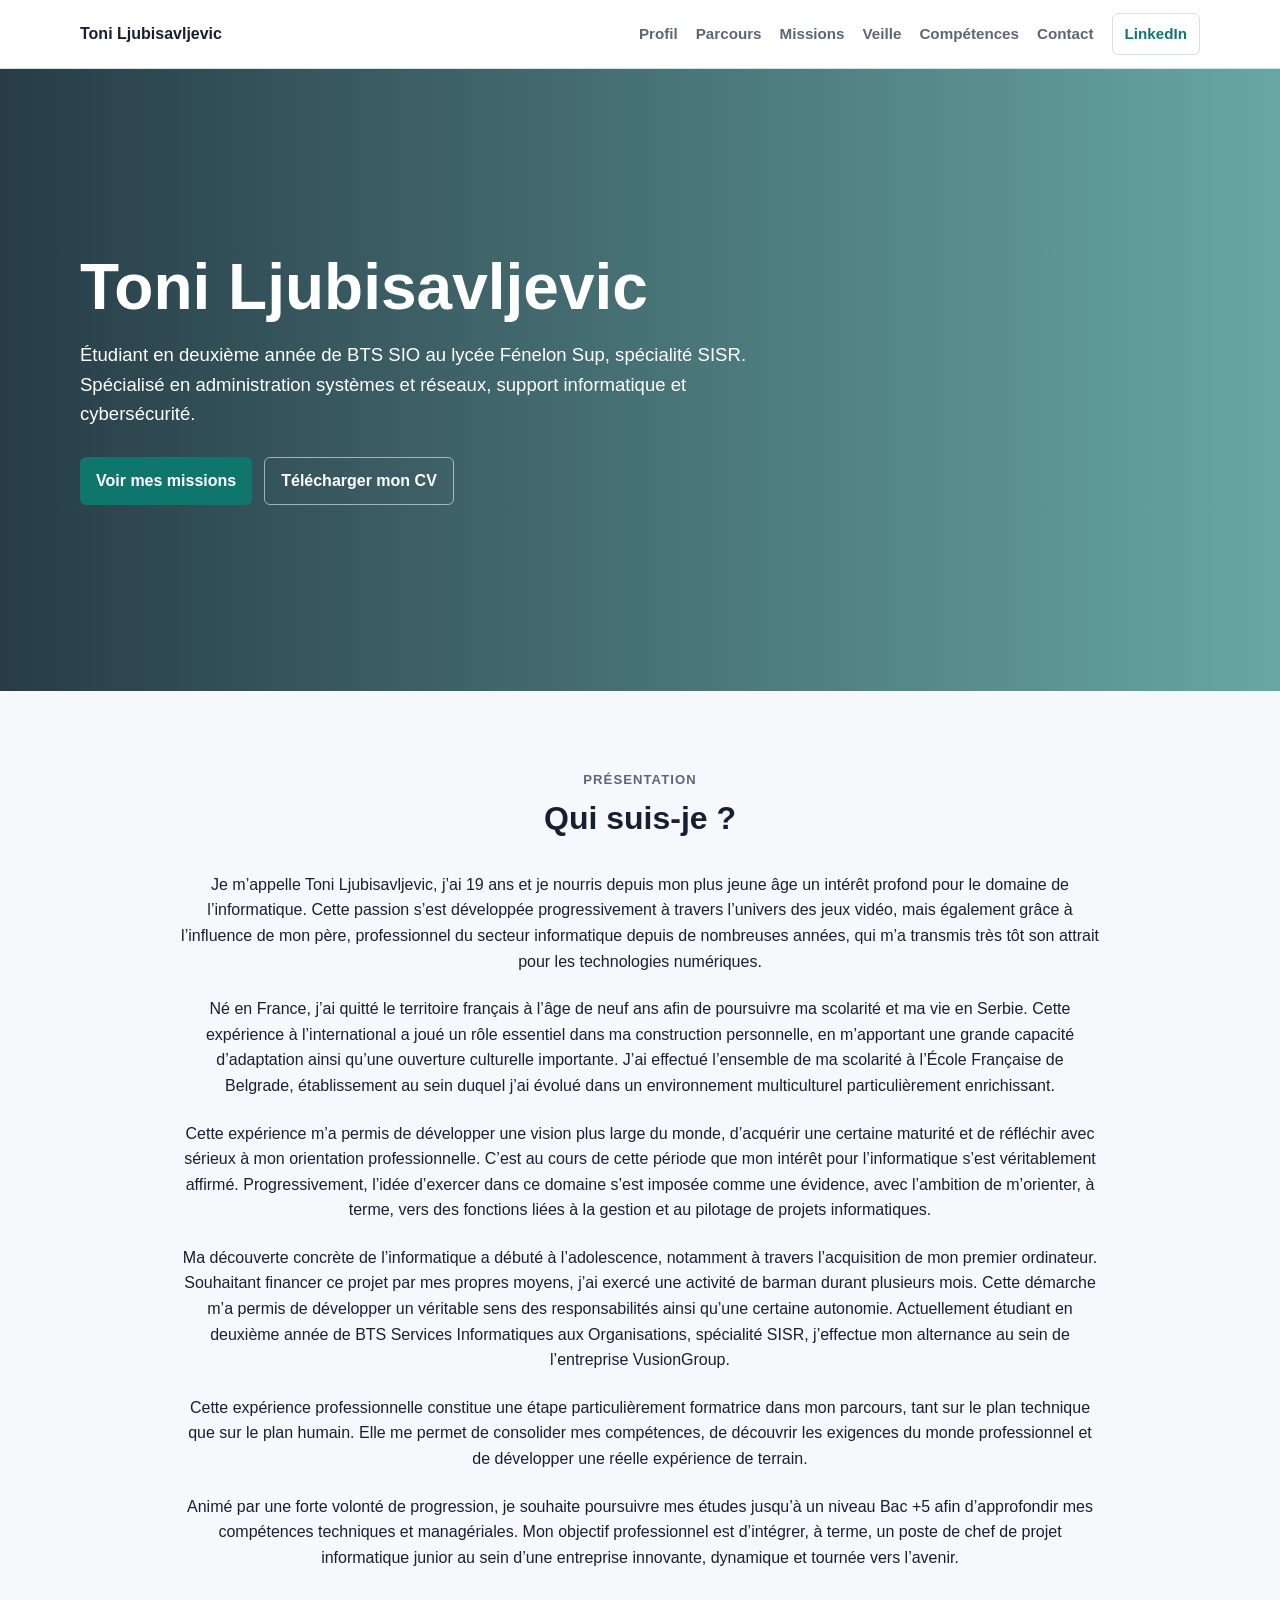
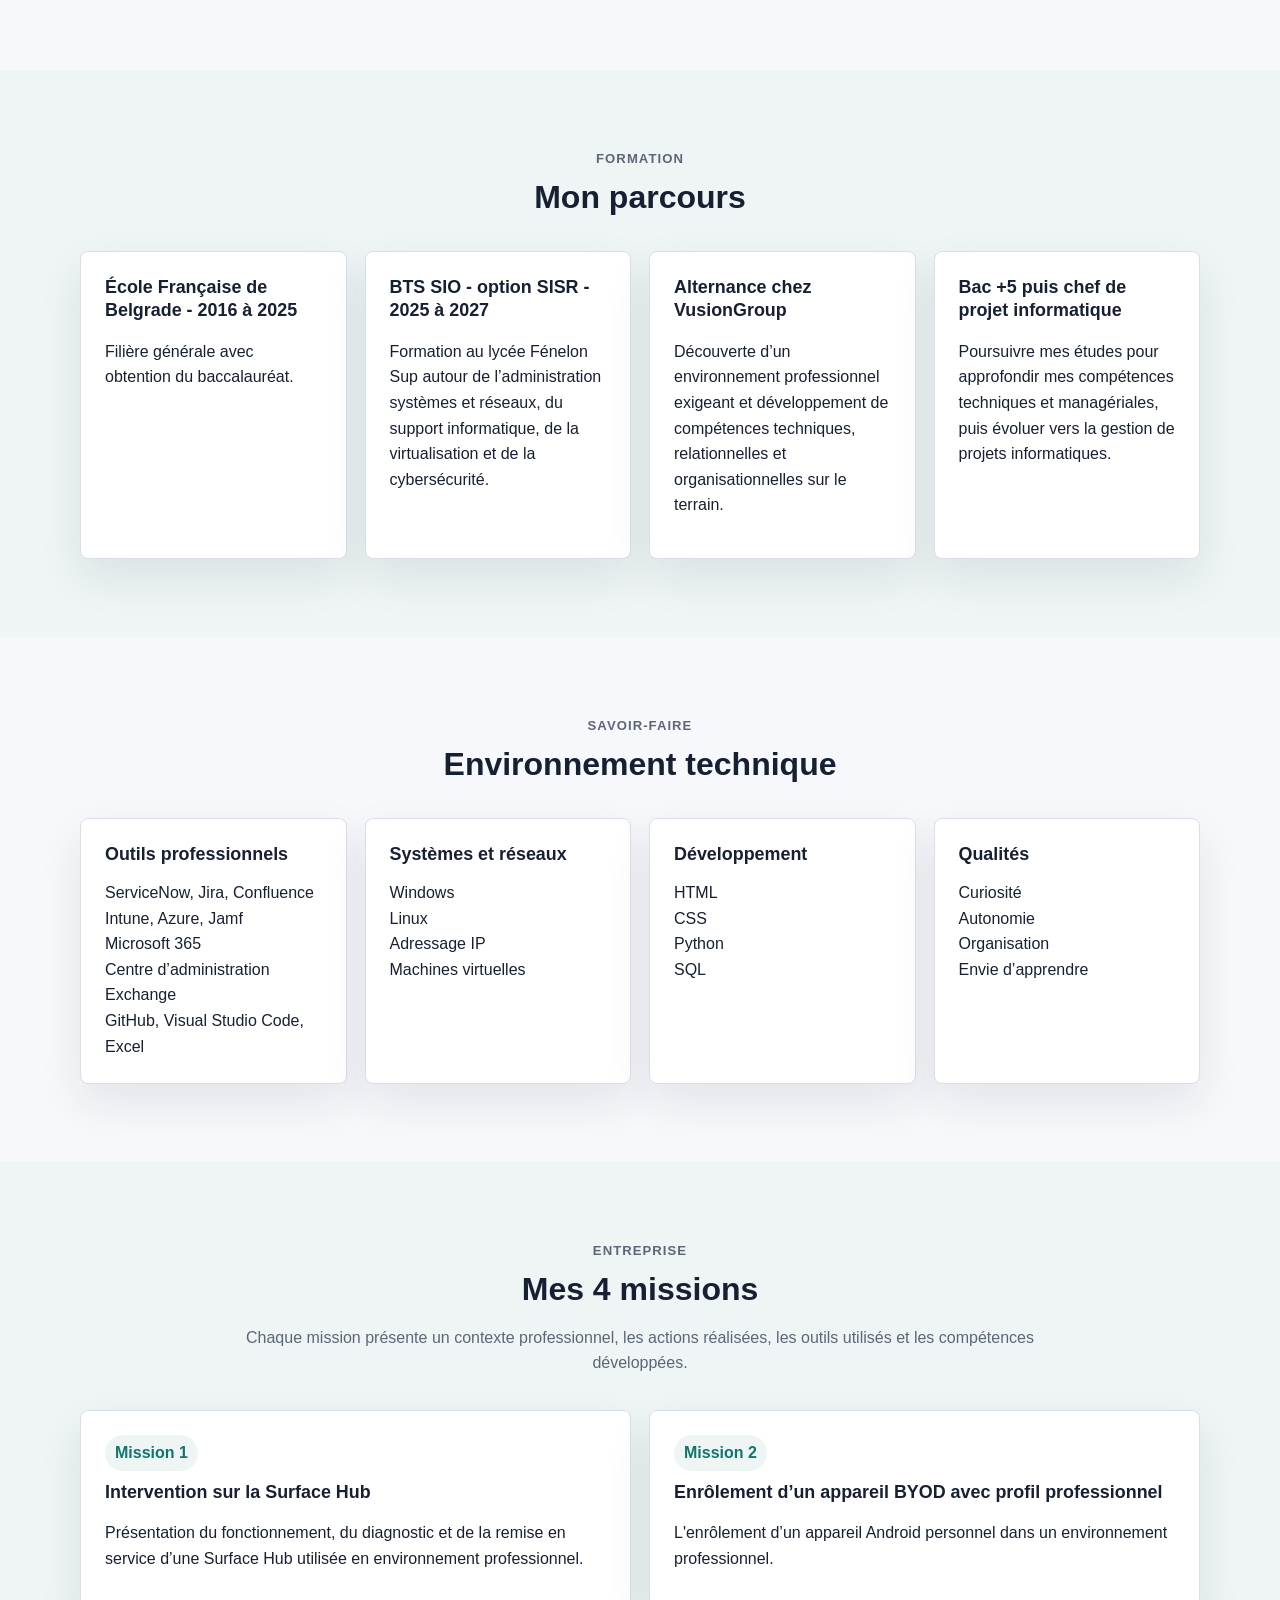
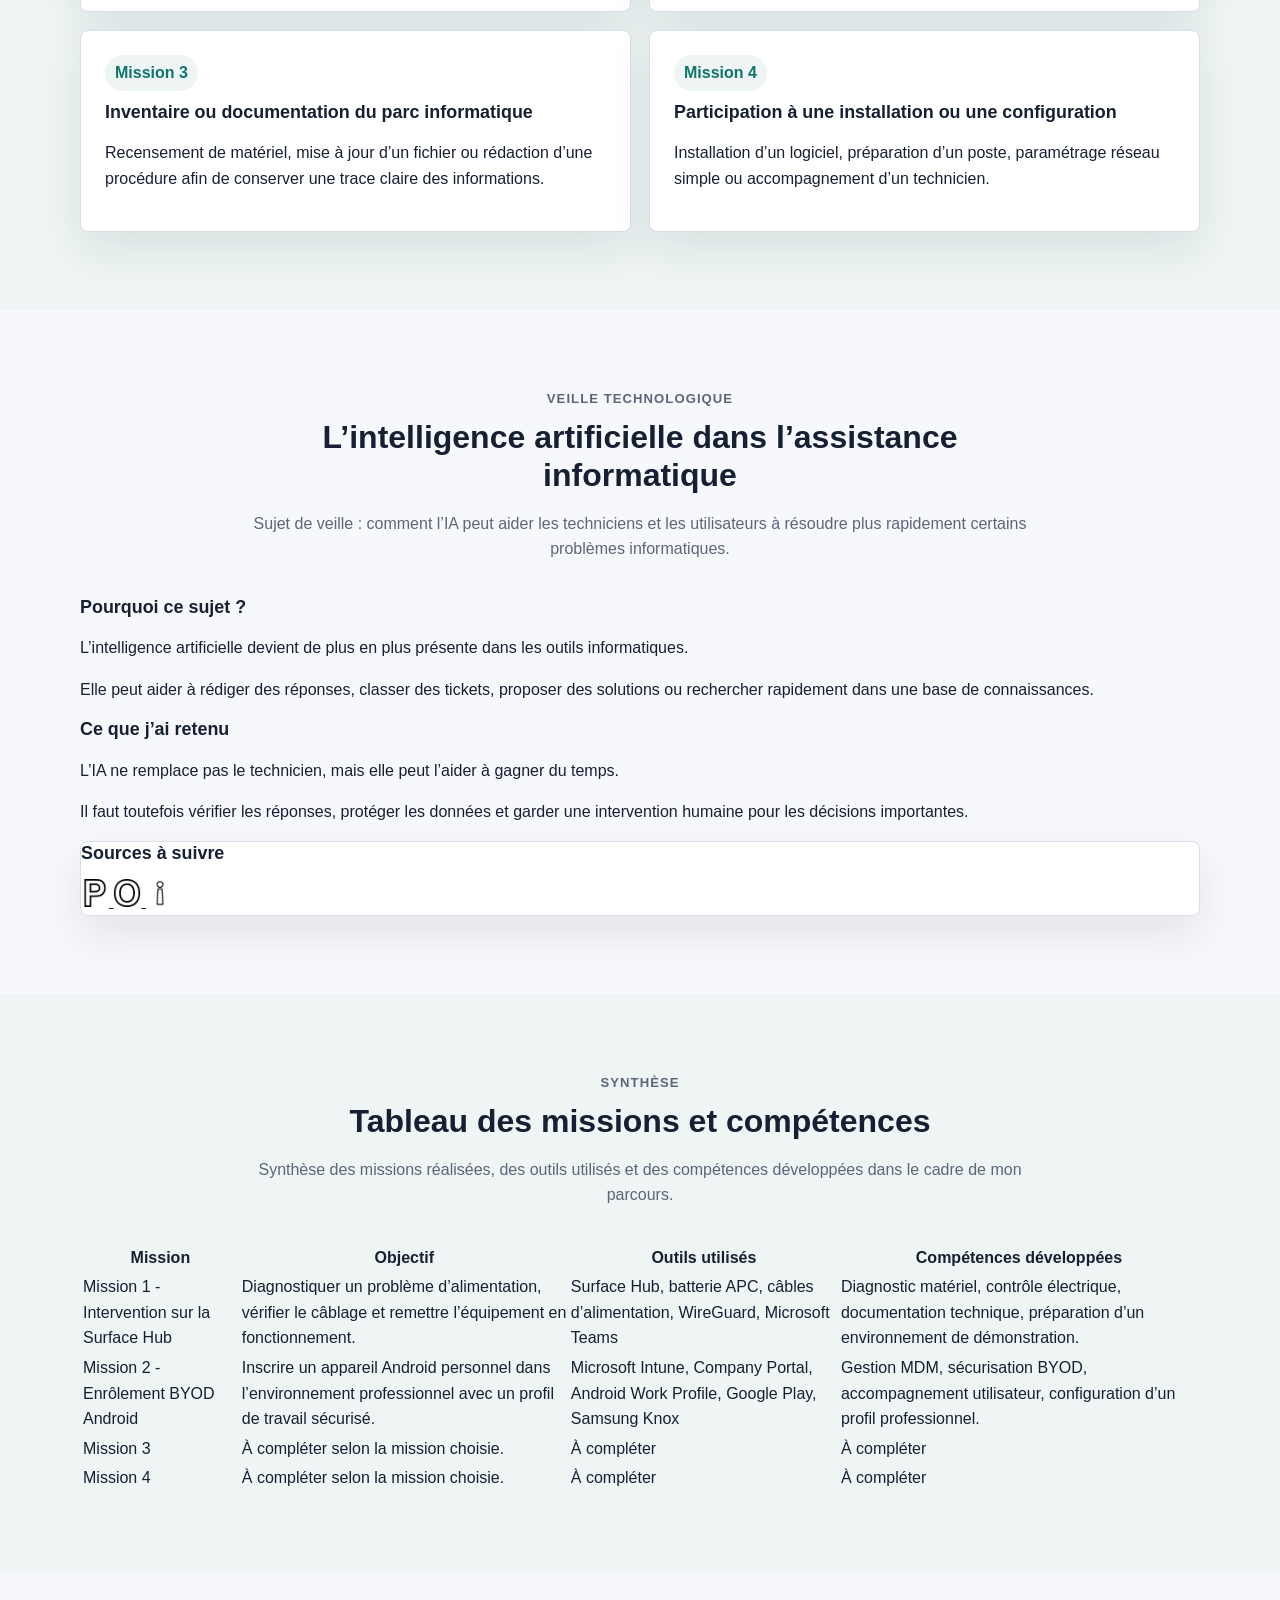
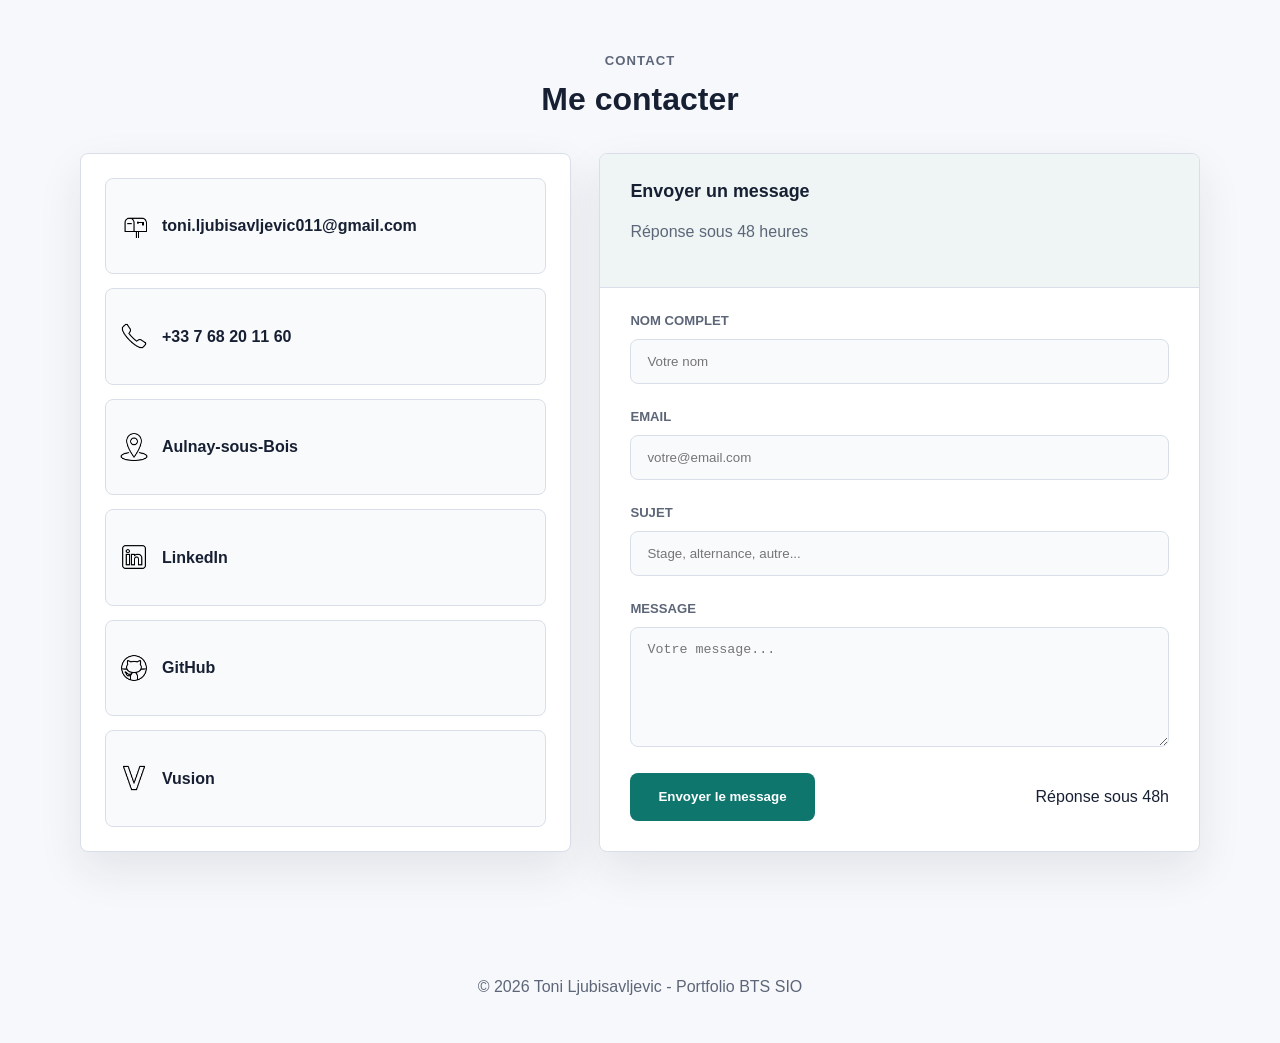
==== commit 72b4b176: "new" ====
--- a/index.html
+++ b/index.html
@@ -457,7 +457,7 @@
             rel="noreferrer"
             aria-label="Article Le Point sur l'intelligence artificielle"
           >
-            <img src="assets/p.png" alt="Le Point" />
+            <img src="assets/p.png" alt="Le Point" width="28" height="28" />
           </a>
 
           <a
@@ -466,7 +466,7 @@
             rel="noreferrer"
             aria-label="Article OCDE sur l'intelligence artificielle et le travail"
           >
-            <img src="assets/o.png" alt="OCDE" />
+            <img src="assets/o.png" alt="OCDE" width="28" height="28" />
           </a>
 
           <a
@@ -475,7 +475,7 @@
             rel="noreferrer"
             aria-label="Article Sciences Po sur l'intelligence artificielle et le marché du travail"
           >
-            <img src="assets/point-dinformation.png" alt="Sciences Po" />
+            <img src="assets/point-dinformation.png" alt="Sciences Po" width="28" height="28" />
           </a>
 
         </div>
@@ -510,9 +510,8 @@
           <tr>
             <th>Mission</th>
             <th>Objectif</th>
-            <th>Outils</th>
+            <th>Outils utilisés</th>
             <th>Compétences développées</th>
-            <th>Utilité pour moi</th>
           </tr>
 
         </thead>
@@ -520,35 +519,31 @@
         <tbody>
 
           <tr>
-            <td>Mission 1 - Surface Hub</td>
-            <td>Diagnostiquer un dysfonctionnement d’alimentation et remettre l’équipement en service.</td>
-            <td>Surface Hub, batterie APC, câblage électrique, WireGuard, Microsoft Teams</td>
-            <td>Diagnostic matériel, vérification électrique, documentation technique, préparation d’un environnement de démonstration</td>
-            <td>Comprendre le fonctionnement d’un équipement collaboratif professionnel et intervenir avec méthode sur un incident technique.</td>
+            <td>Mission 1 - Intervention sur la Surface Hub</td>
+            <td>Diagnostiquer un problème d’alimentation, vérifier le câblage et remettre l’équipement en fonctionnement.</td>
+            <td>Surface Hub, batterie APC, câbles d’alimentation, WireGuard, Microsoft Teams</td>
+            <td>Diagnostic matériel, contrôle électrique, documentation technique, préparation d’un environnement de démonstration.</td>
           </tr>
 
           <tr>
-            <td>Mission 2 - BYOD Android</td>
-            <td>Enrôler un appareil Android personnel avec un profil professionnel sécurisé.</td>
+            <td>Mission 2 - Enrôlement BYOD Android</td>
+            <td>Inscrire un appareil Android personnel dans l’environnement professionnel avec un profil de travail sécurisé.</td>
             <td>Microsoft Intune, Company Portal, Android Work Profile, Google Play, Samsung Knox</td>
-            <td>Gestion MDM, sécurisation BYOD, accompagnement utilisateur, configuration d’un profil professionnel</td>
-            <td>Apprendre à sécuriser l’accès aux ressources d’entreprise depuis un appareil personnel.</td>
+            <td>Gestion MDM, sécurisation BYOD, accompagnement utilisateur, configuration d’un profil professionnel.</td>
           </tr>
 
           <tr>
             <td>Mission 3</td>
-            <td>Documenter ou inventorier le matériel</td>
-            <td>Excel, GLPI ou outil interne</td>
-            <td>Rigueur, classement, documentation</td>
-            <td>Comprendre l’importance d’informations fiables</td>
+            <td>À compléter selon la mission choisie.</td>
+            <td>À compléter</td>
+            <td>À compléter</td>
           </tr>
 
           <tr>
             <td>Mission 4</td>
-            <td>Participer à une installation</td>
-            <td>Windows, réseau, logiciel métier</td>
-            <td>Méthode, vérification, autonomie</td>
-            <td>Gagner en confiance sur des tâches techniques</td>
+            <td>À compléter selon la mission choisie.</td>
+            <td>À compléter</td>
+            <td>À compléter</td>
           </tr>
 
         </tbody>
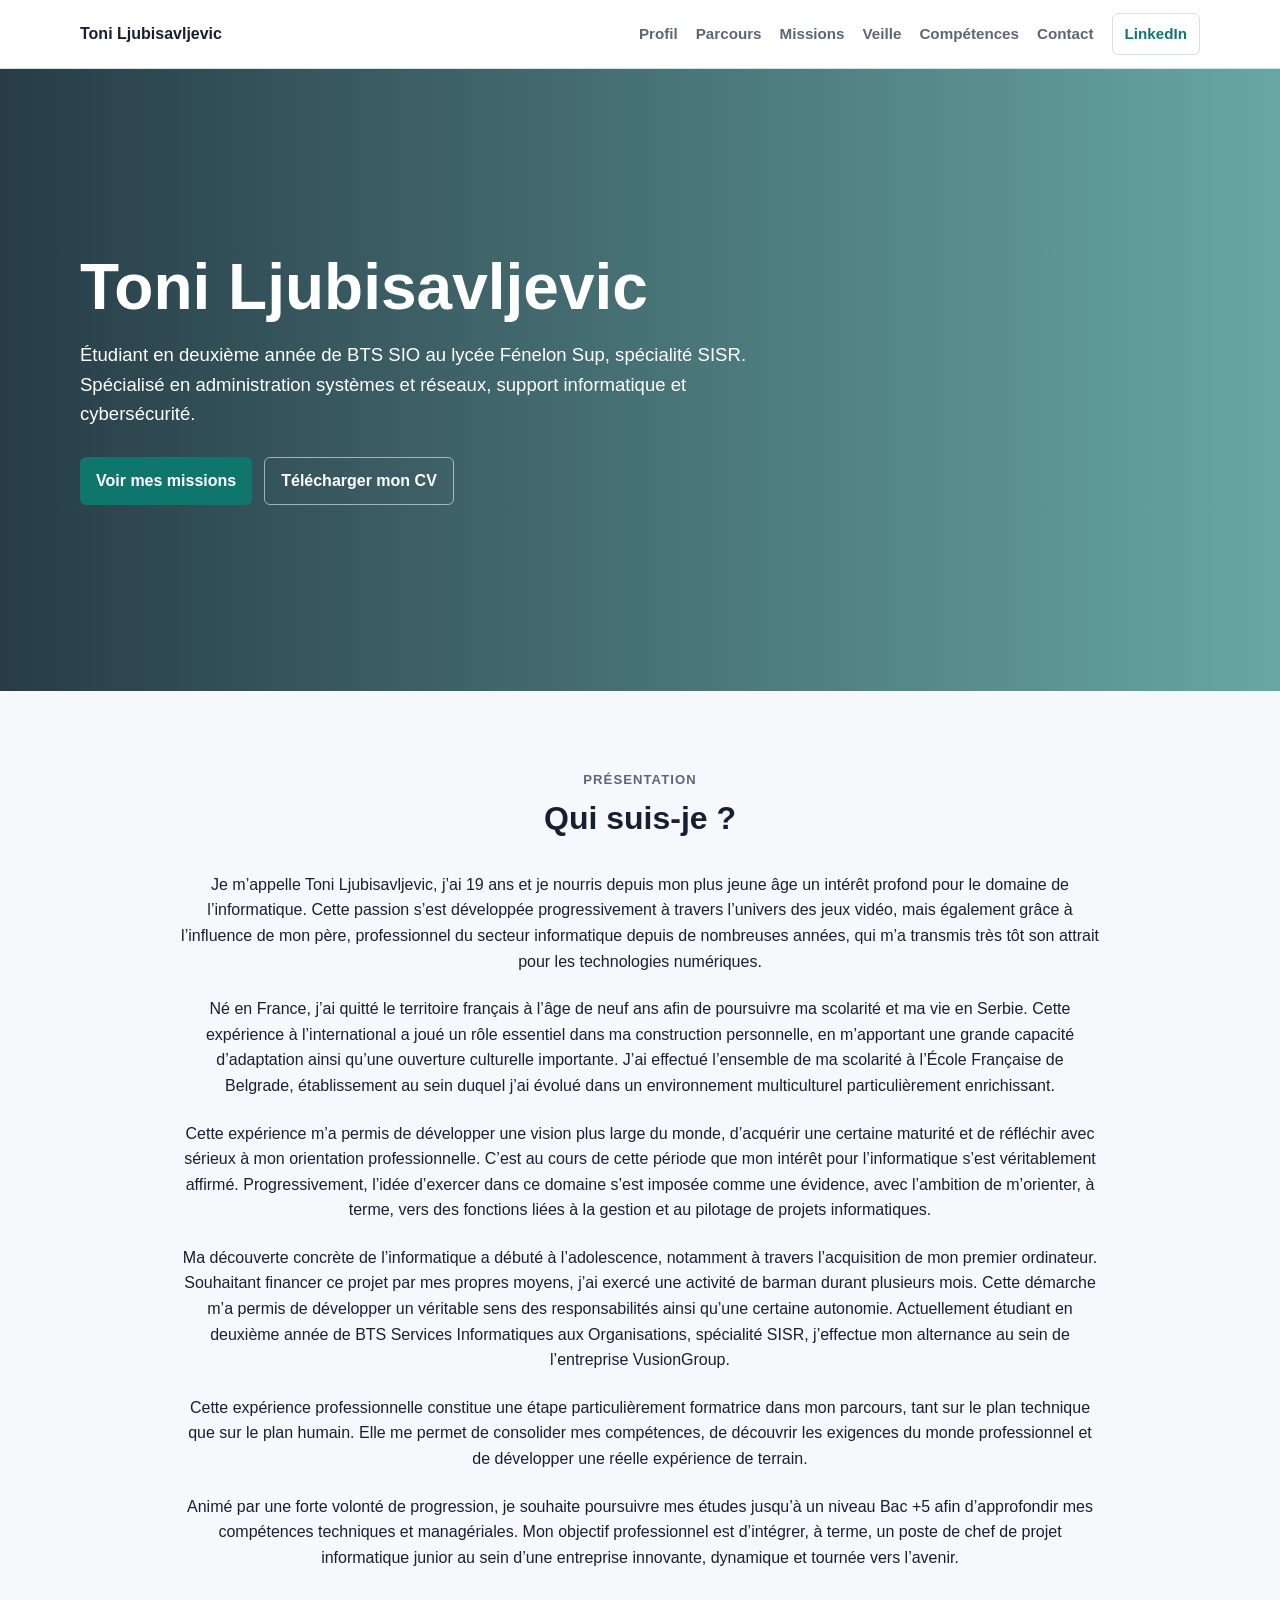
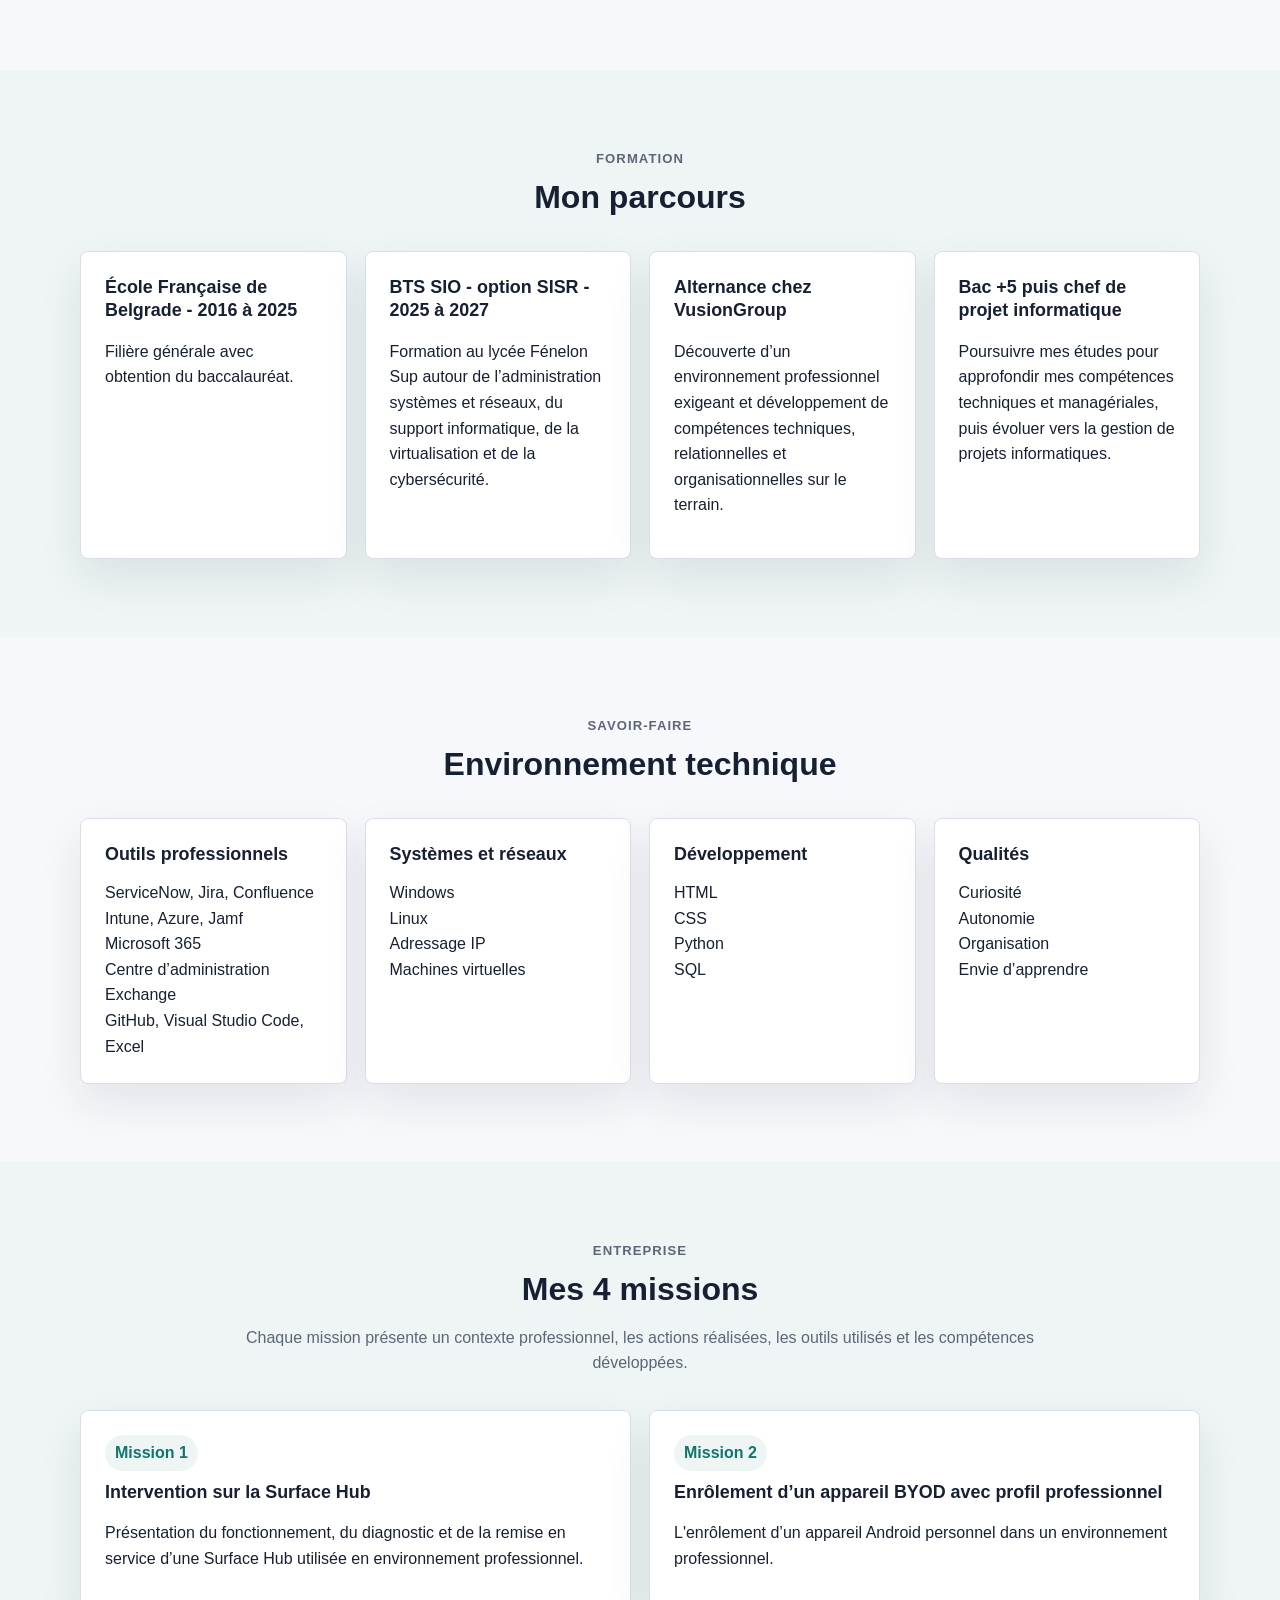
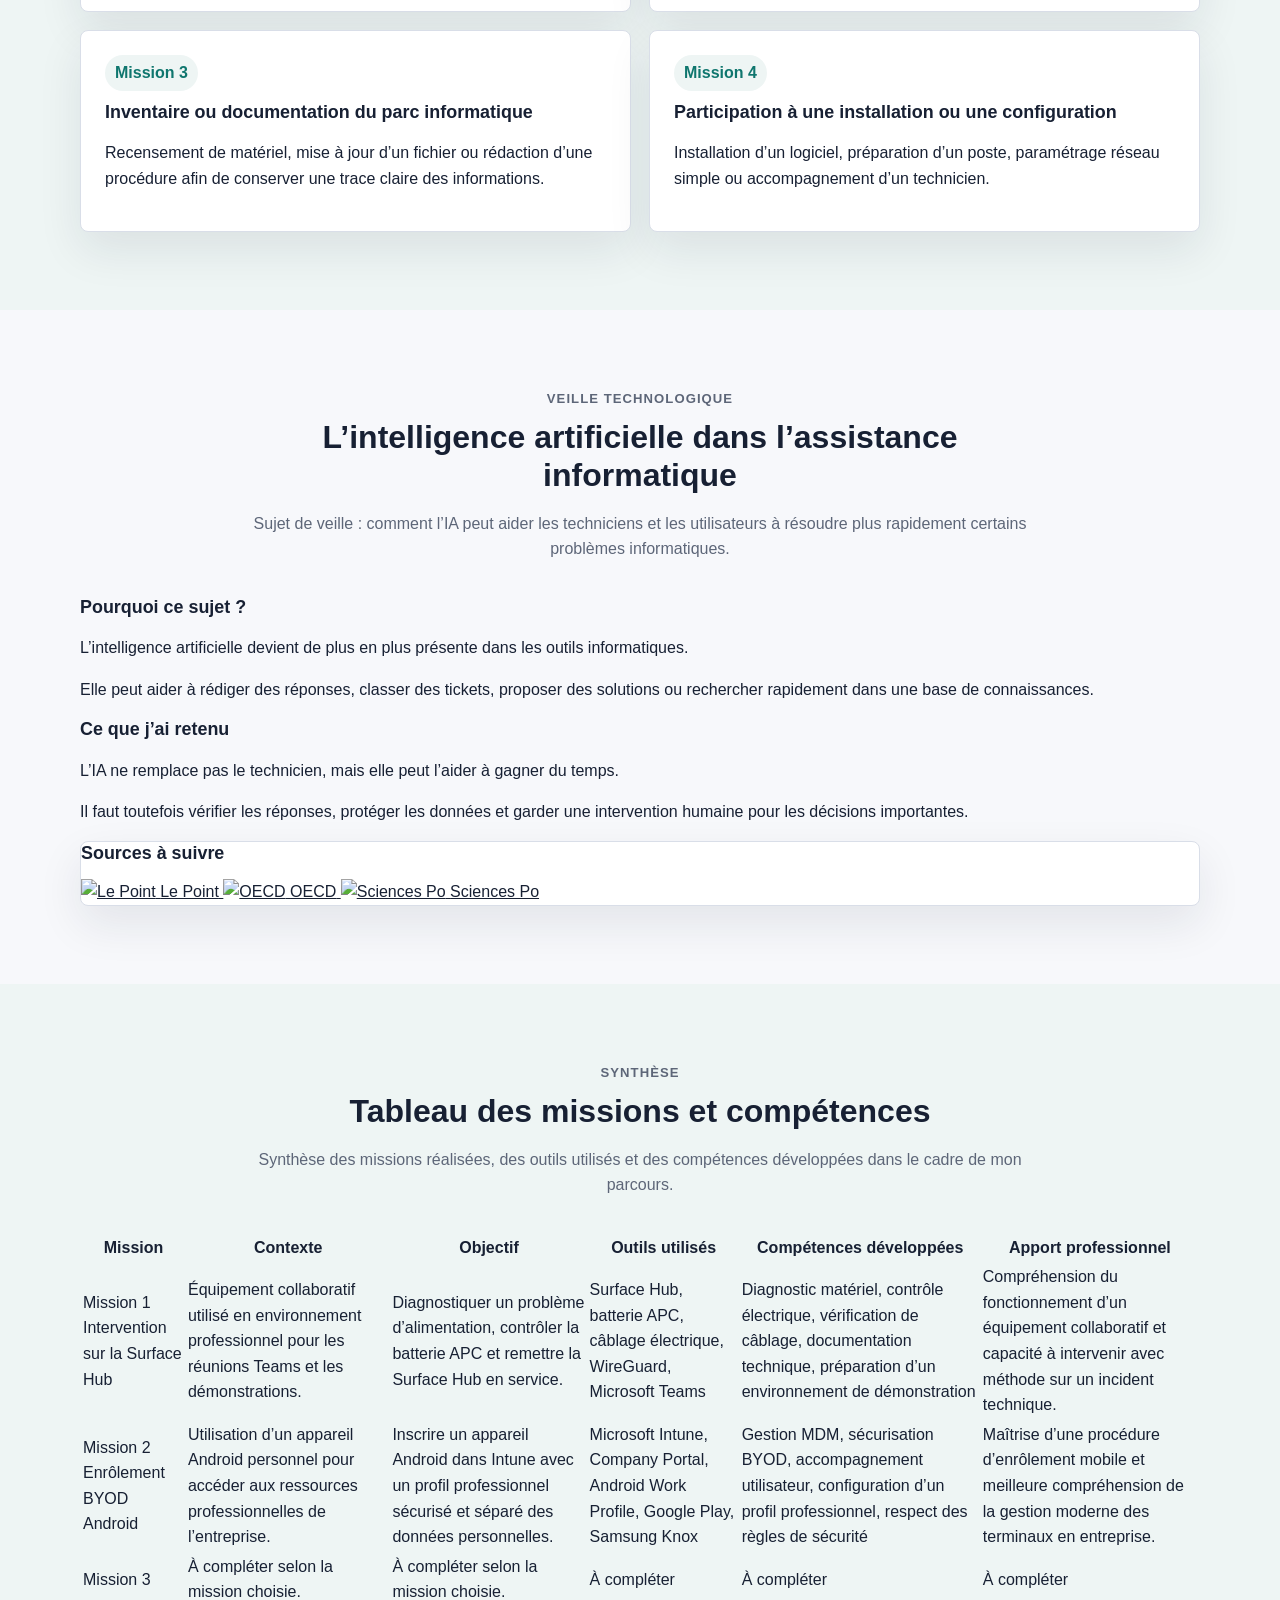
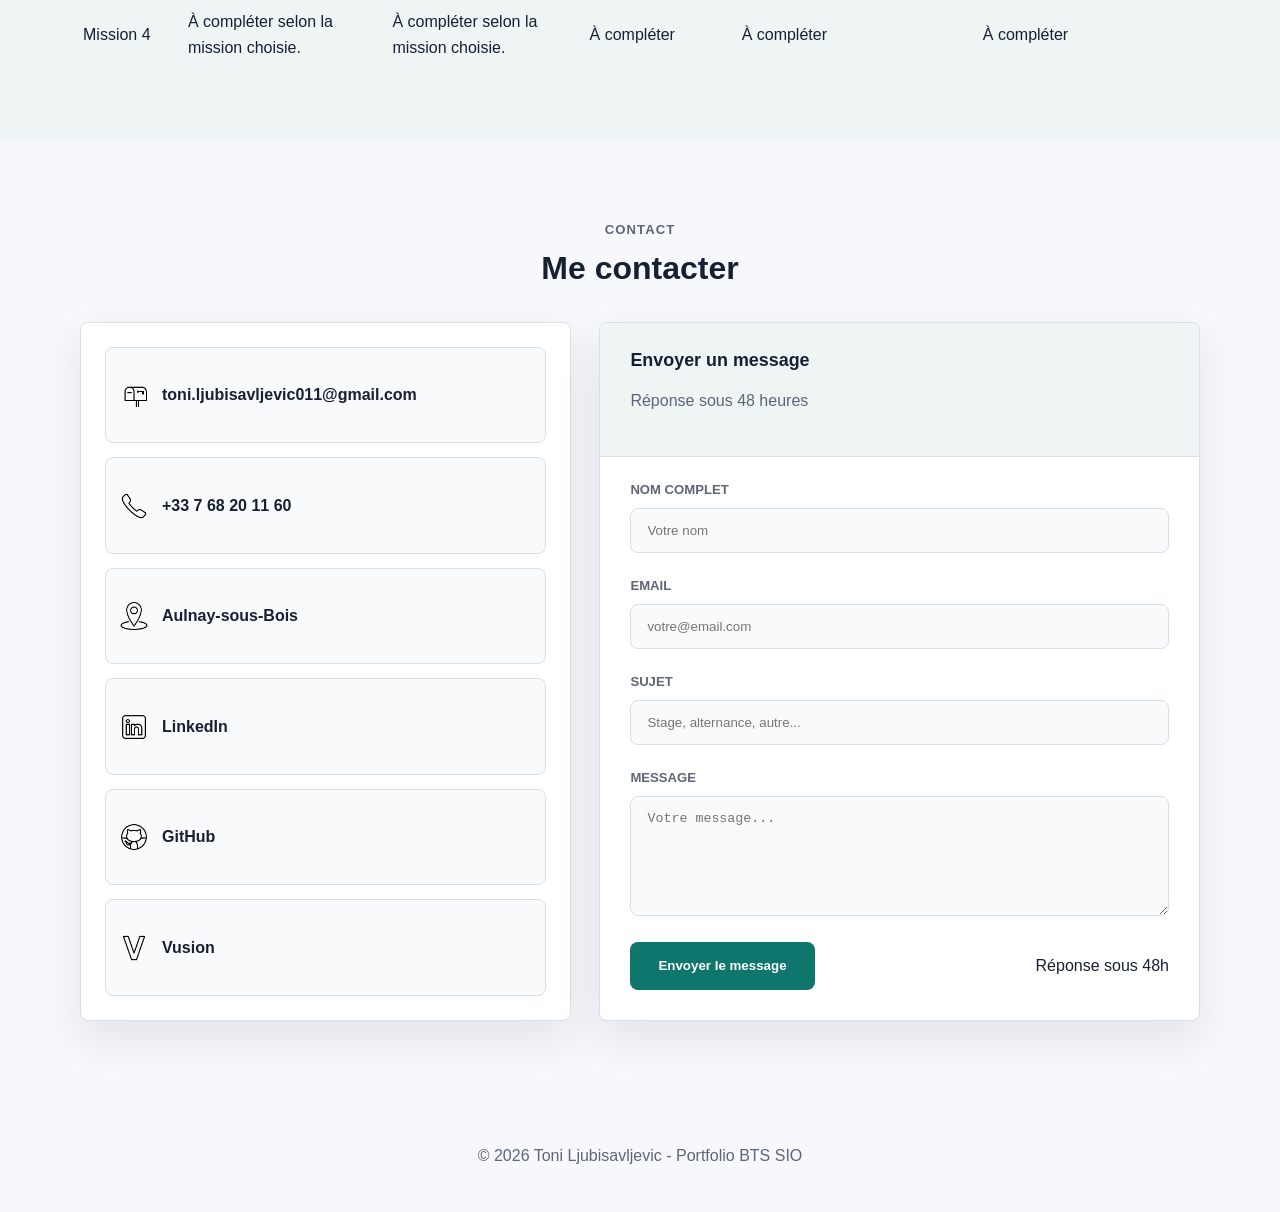
==== commit ce474340: "update du html 1" ====
--- a/index.html
+++ b/index.html
@@ -449,33 +449,36 @@
 
         <h3>Sources à suivre</h3>
 
-        <div class="veille-icons">
+        <div class="veille-sources-grid">
 
           <a
+            class="veille-source-card"
             href="https://www.lepoint.fr/economie/lia-bientot-a-lorigine-dune-vague-de-burn-out-sans-precedent-VHYWG57EQZEBVNVTMHUCAUZBCI/"
             target="_blank"
             rel="noreferrer"
-            aria-label="Article Le Point sur l'intelligence artificielle"
           >
-            <img src="assets/p.png" alt="Le Point" width="28" height="28" />
+            <img src="assets/téléchargement.htm" alt="Le Point" />
+            <span>Le Point</span>
           </a>
 
           <a
+            class="veille-source-card"
             href="https://www.oecd.org/fr/topics/sub-issues/ai-and-work.html"
             target="_blank"
             rel="noreferrer"
-            aria-label="Article OCDE sur l'intelligence artificielle et le travail"
           >
-            <img src="assets/o.png" alt="OCDE" width="28" height="28" />
+            <img src="assets/the-oecd-visual-identity.html" alt="OECD" />
+            <span>OECD</span>
           </a>
 
           <a
+            class="veille-source-card veille-source-card-centered"
             href="https://www.sciencespo.fr/women-in-business/fr/actualites/article-artificial-intelligence-and-the-labor-market/"
             target="_blank"
             rel="noreferrer"
-            aria-label="Article Sciences Po sur l'intelligence artificielle et le marché du travail"
           >
-            <img src="assets/point-dinformation.png" alt="Sciences Po" width="28" height="28" />
+            <img src="assets/sciences-po.htm" alt="Sciences Po" />
+            <span>Sciences Po</span>
           </a>
 
         </div>
@@ -509,9 +512,11 @@
 
           <tr>
             <th>Mission</th>
+            <th>Contexte</th>
             <th>Objectif</th>
             <th>Outils utilisés</th>
             <th>Compétences développées</th>
+            <th>Apport professionnel</th>
           </tr>
 
         </thead>
@@ -519,22 +524,28 @@
         <tbody>
 
           <tr>
-            <td>Mission 1 - Intervention sur la Surface Hub</td>
-            <td>Diagnostiquer un problème d’alimentation, vérifier le câblage et remettre l’équipement en fonctionnement.</td>
-            <td>Surface Hub, batterie APC, câbles d’alimentation, WireGuard, Microsoft Teams</td>
-            <td>Diagnostic matériel, contrôle électrique, documentation technique, préparation d’un environnement de démonstration.</td>
+            <td>Mission 1<br>Intervention sur la Surface Hub</td>
+            <td>Équipement collaboratif utilisé en environnement professionnel pour les réunions Teams et les démonstrations.</td>
+            <td>Diagnostiquer un problème d’alimentation, contrôler la batterie APC et remettre la Surface Hub en service.</td>
+            <td>Surface Hub, batterie APC, câblage électrique, WireGuard, Microsoft Teams</td>
+            <td>Diagnostic matériel, contrôle électrique, vérification de câblage, documentation technique, préparation d’un environnement de démonstration</td>
+            <td>Compréhension du fonctionnement d’un équipement collaboratif et capacité à intervenir avec méthode sur un incident technique.</td>
           </tr>
 
           <tr>
-            <td>Mission 2 - Enrôlement BYOD Android</td>
-            <td>Inscrire un appareil Android personnel dans l’environnement professionnel avec un profil de travail sécurisé.</td>
+            <td>Mission 2<br>Enrôlement BYOD Android</td>
+            <td>Utilisation d’un appareil Android personnel pour accéder aux ressources professionnelles de l’entreprise.</td>
+            <td>Inscrire un appareil Android dans Intune avec un profil professionnel sécurisé et séparé des données personnelles.</td>
             <td>Microsoft Intune, Company Portal, Android Work Profile, Google Play, Samsung Knox</td>
-            <td>Gestion MDM, sécurisation BYOD, accompagnement utilisateur, configuration d’un profil professionnel.</td>
+            <td>Gestion MDM, sécurisation BYOD, accompagnement utilisateur, configuration d’un profil professionnel, respect des règles de sécurité</td>
+            <td>Maîtrise d’une procédure d’enrôlement mobile et meilleure compréhension de la gestion moderne des terminaux en entreprise.</td>
           </tr>
 
           <tr>
             <td>Mission 3</td>
             <td>À compléter selon la mission choisie.</td>
+            <td>À compléter selon la mission choisie.</td>
+            <td>À compléter</td>
             <td>À compléter</td>
             <td>À compléter</td>
           </tr>
@@ -542,6 +553,8 @@
           <tr>
             <td>Mission 4</td>
             <td>À compléter selon la mission choisie.</td>
+            <td>À compléter selon la mission choisie.</td>
+            <td>À compléter</td>
             <td>À compléter</td>
             <td>À compléter</td>
           </tr>
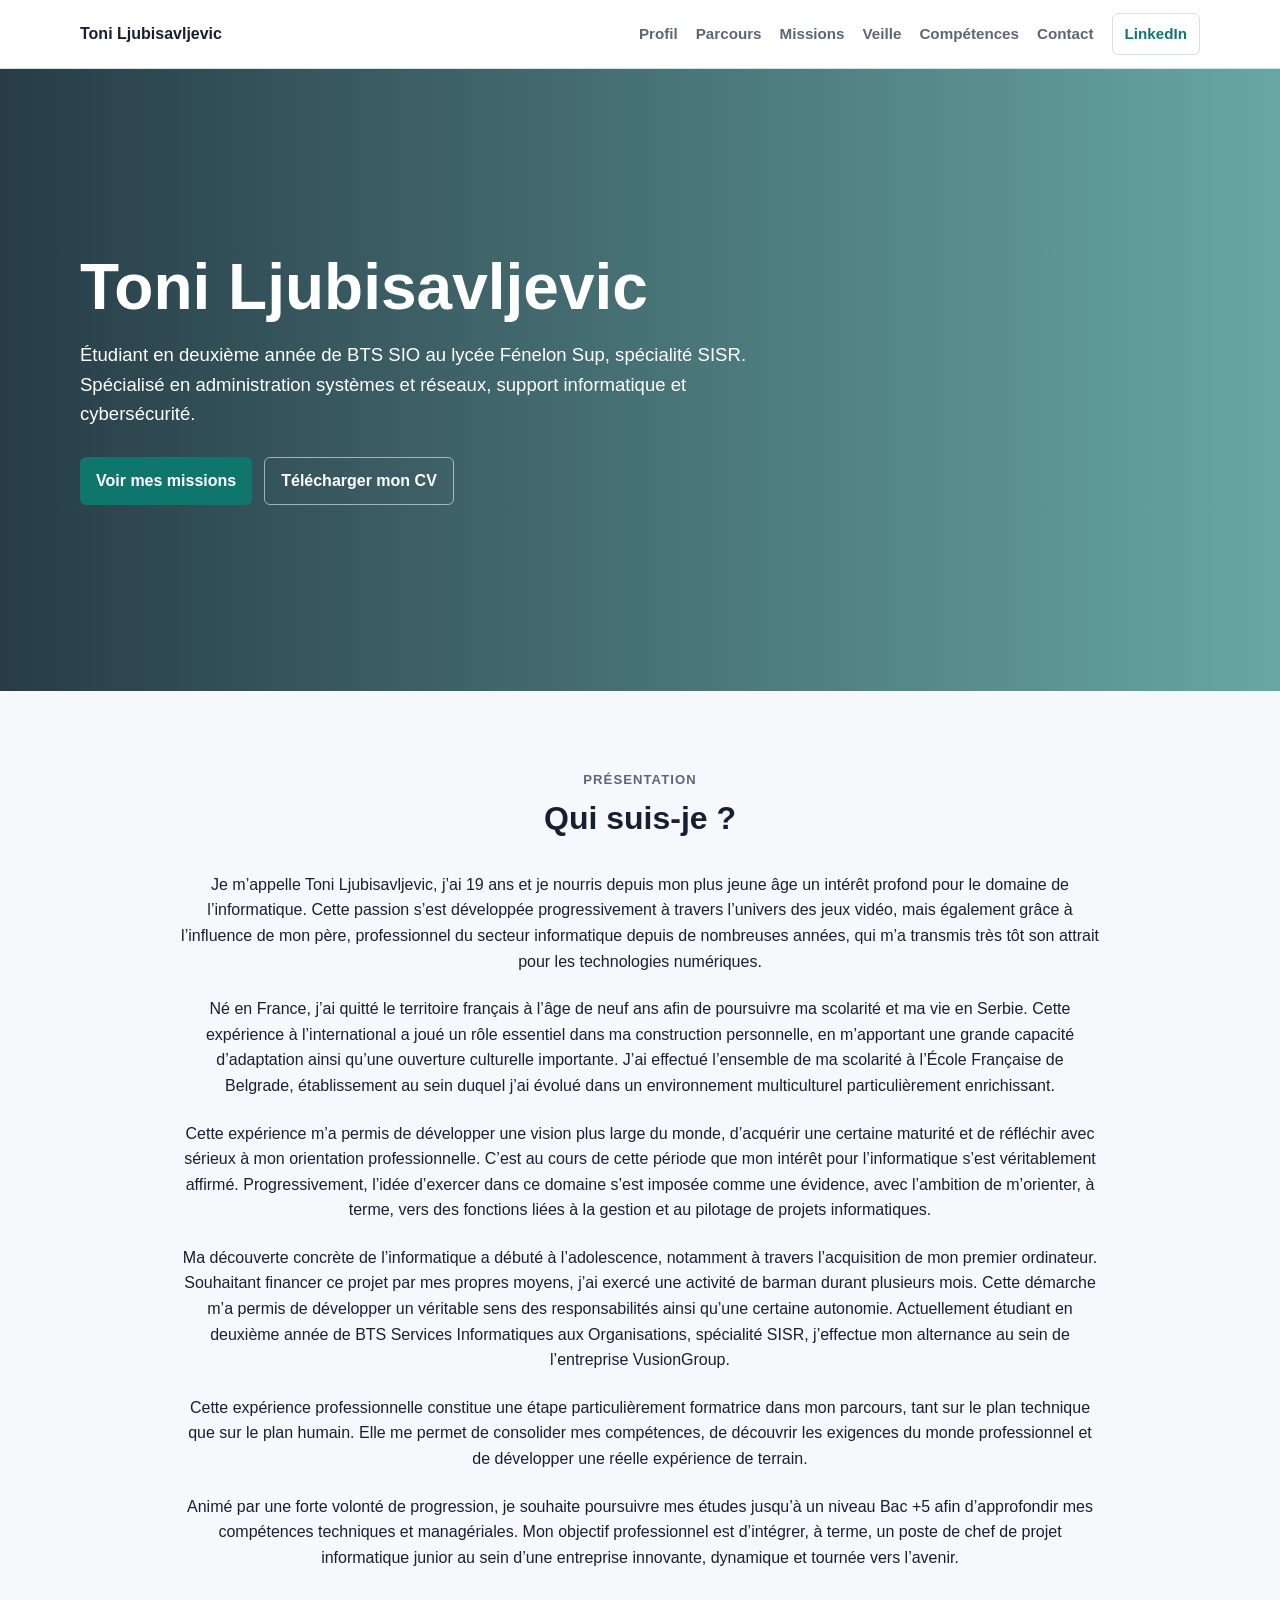
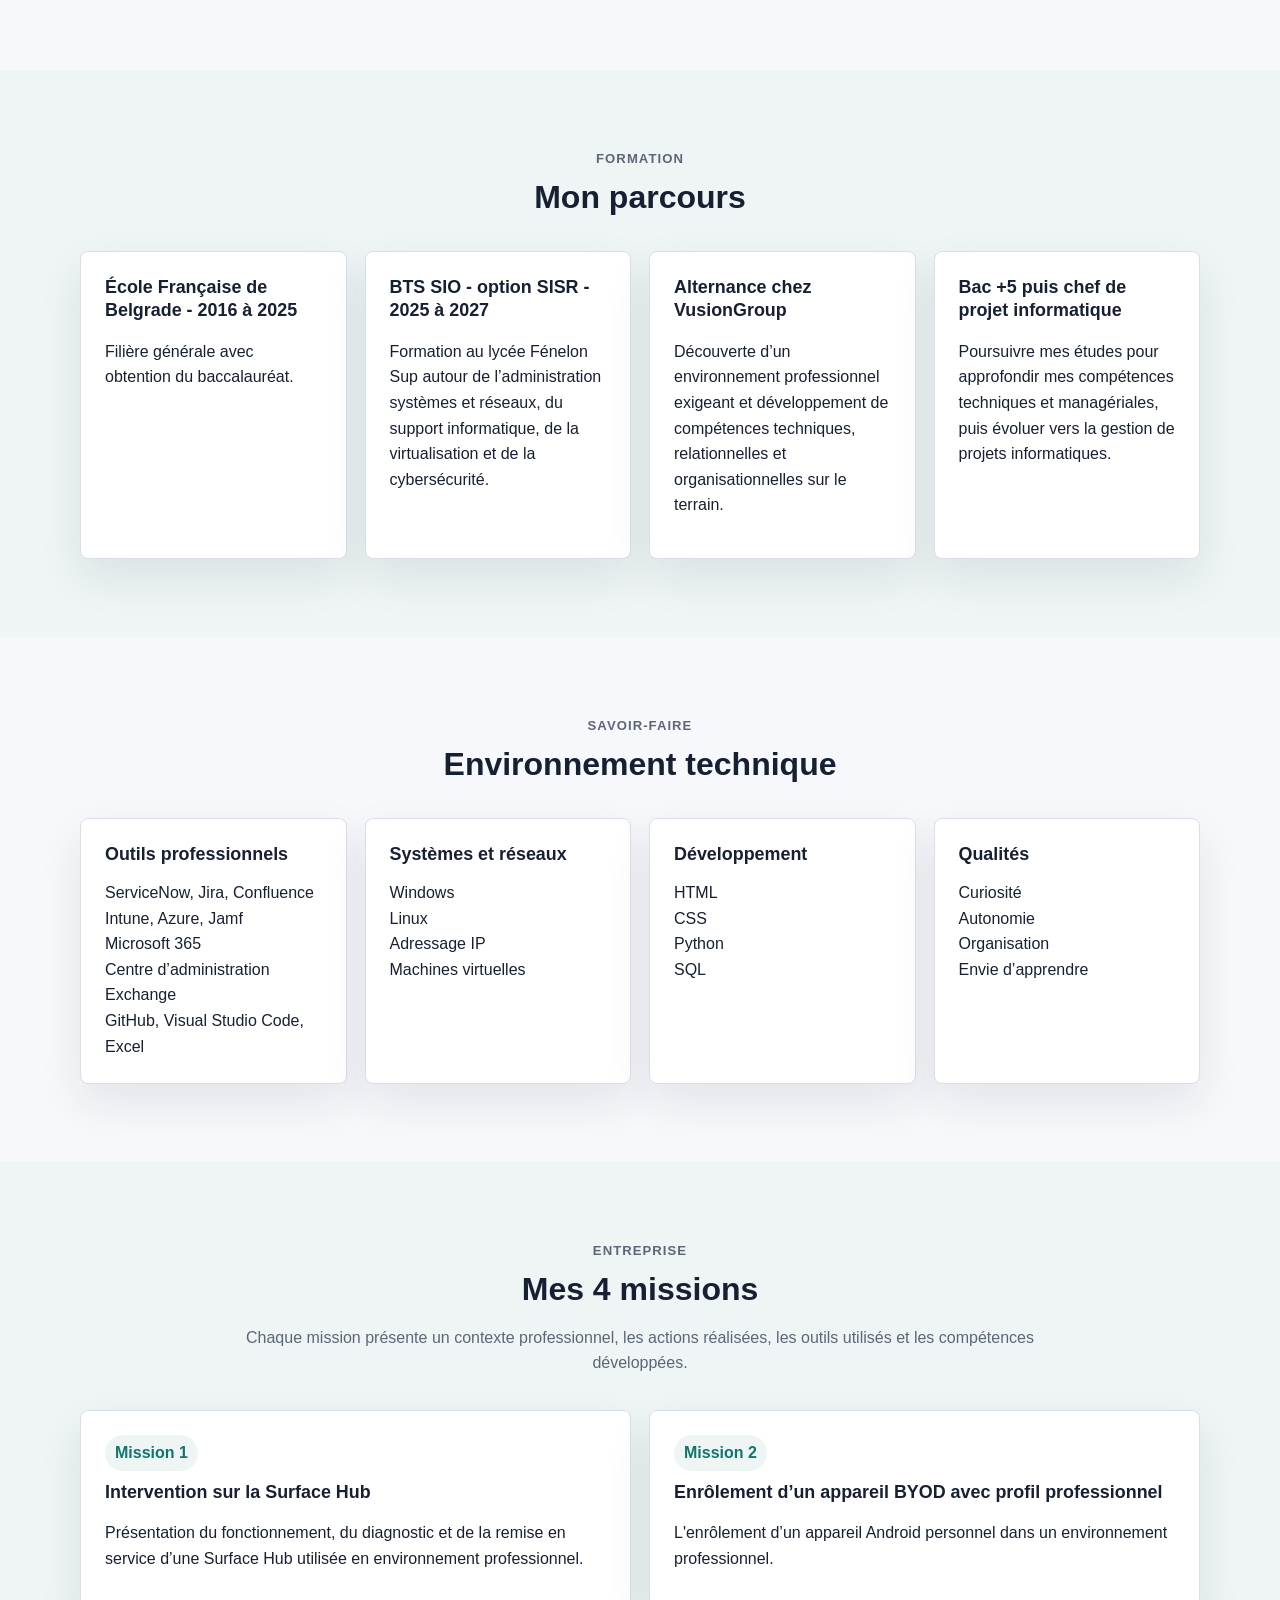
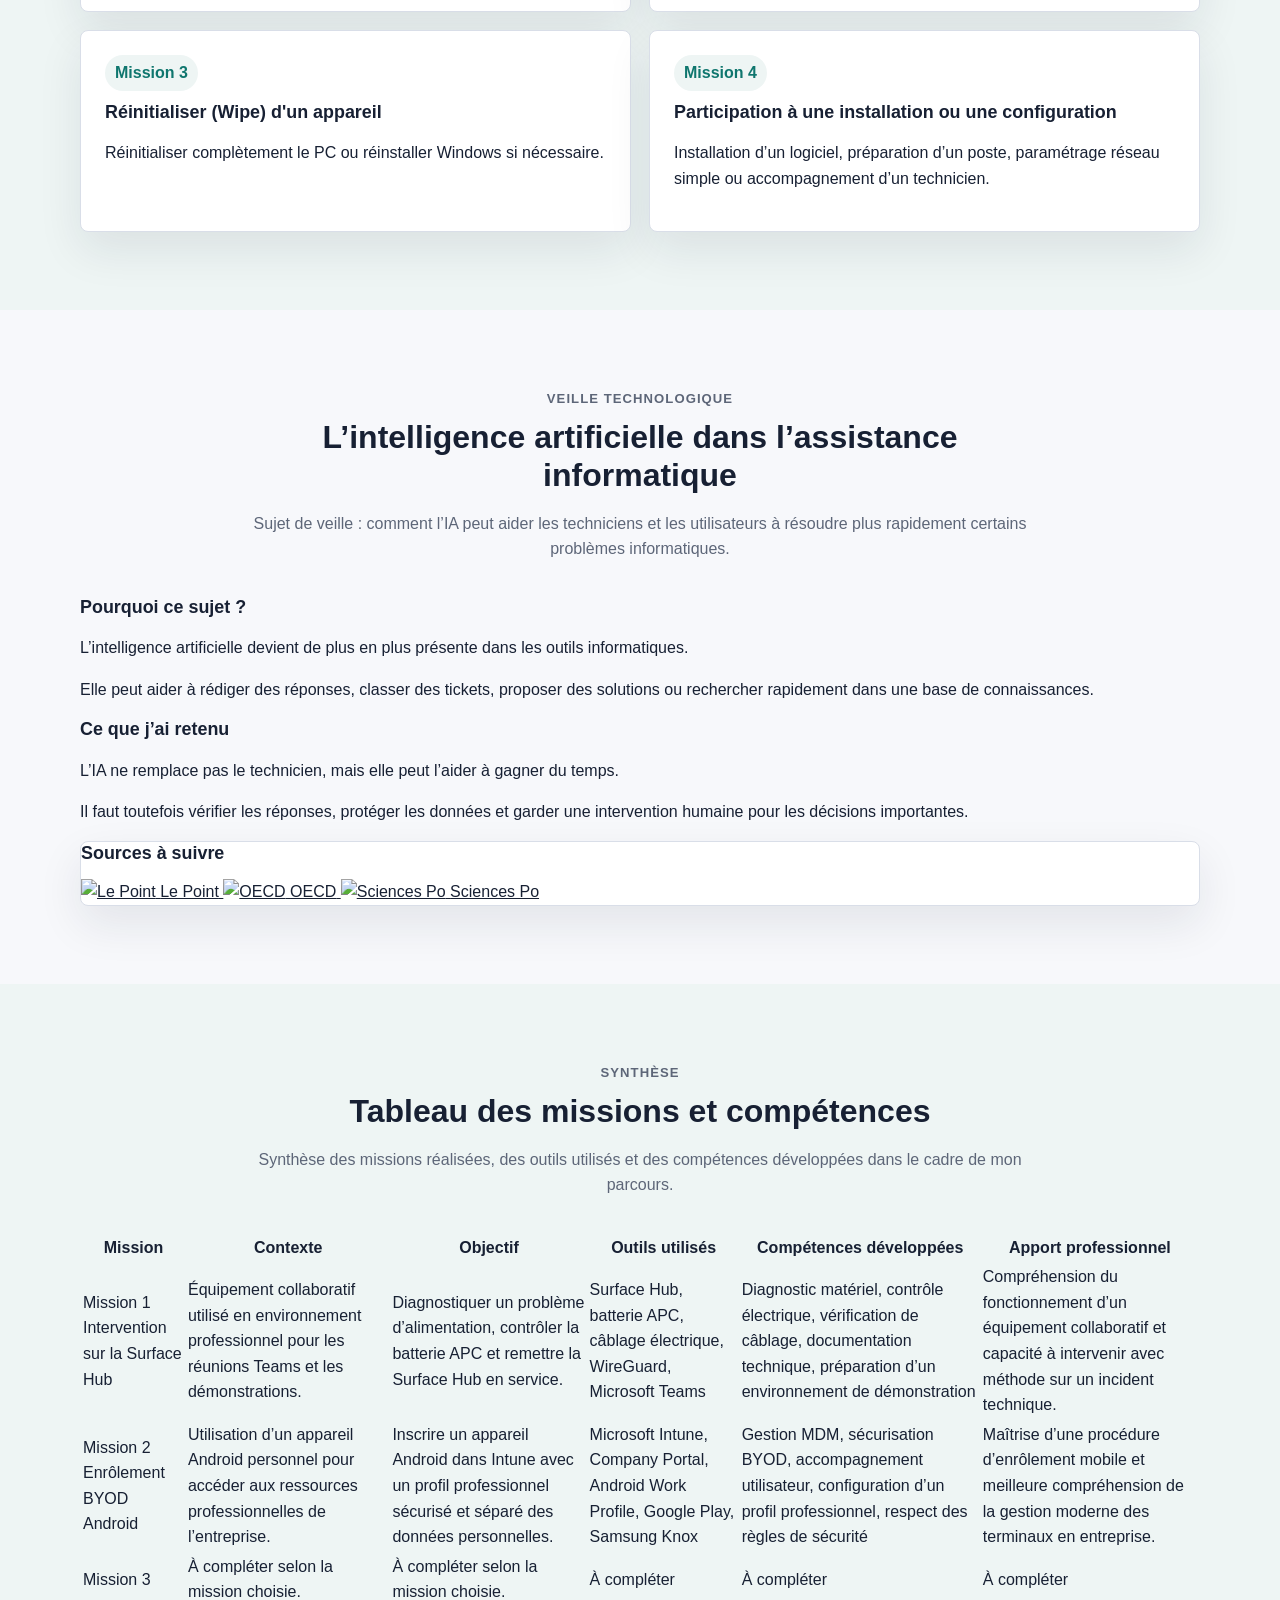
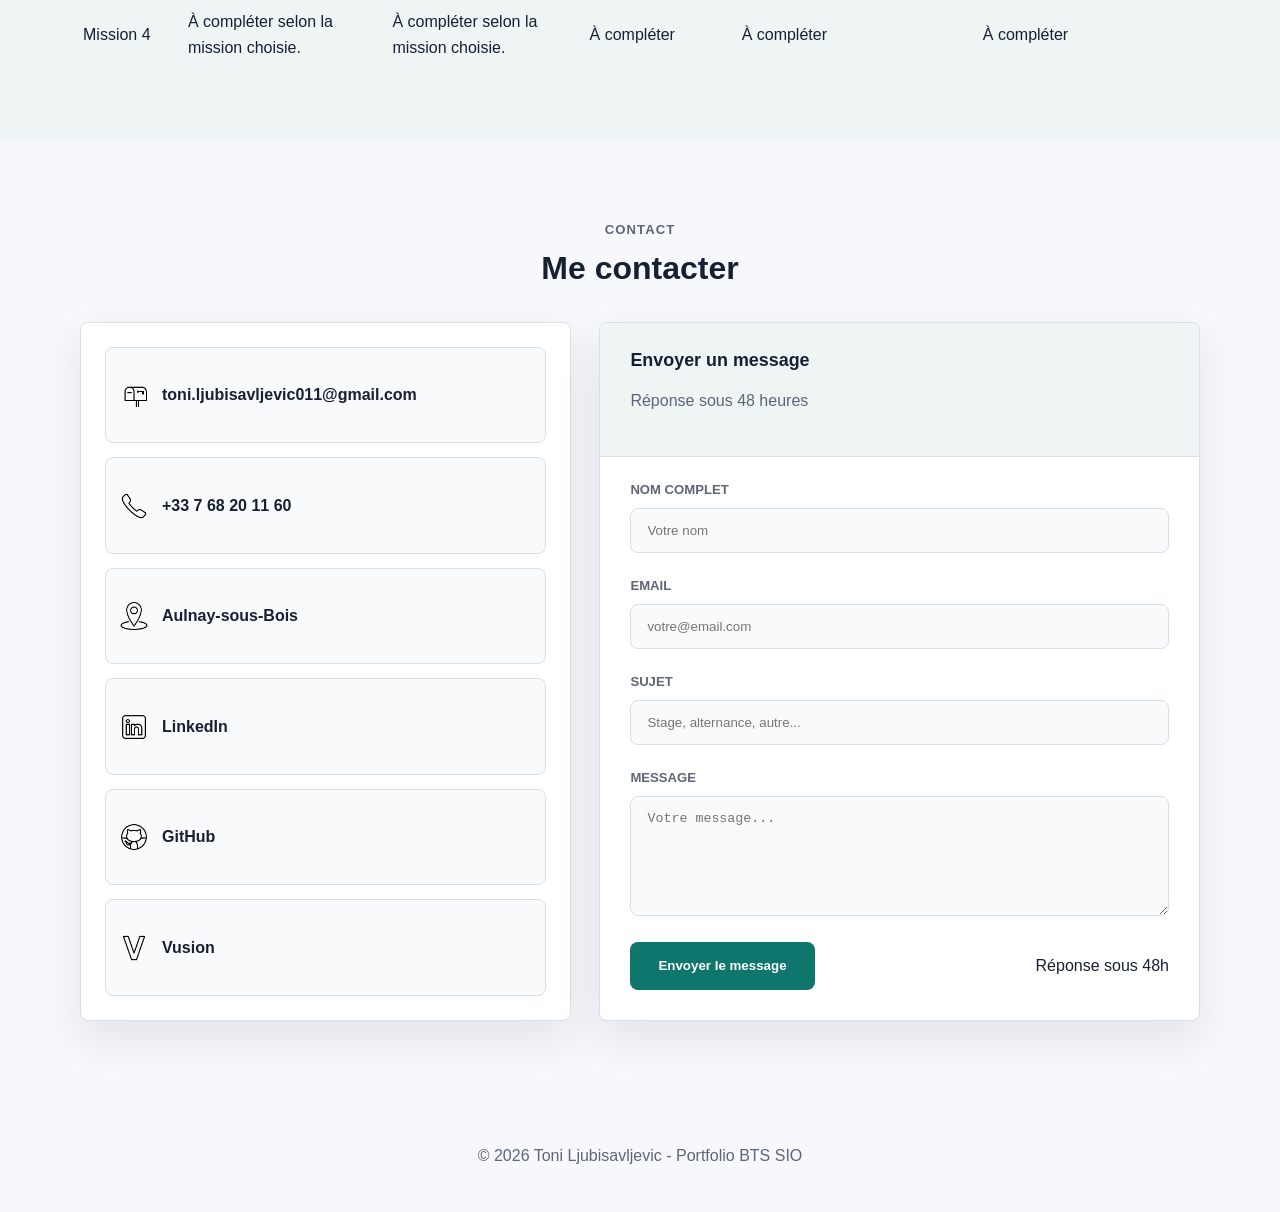
==== commit 56529075: "update" ====
--- a/index.html
+++ b/index.html
@@ -346,24 +346,22 @@
       </a>
 
       <a
-        class="mission-card clickable-card animated-card"
-        href="mission-3.html"
-      >
-
-        <span>Mission 3</span>
-
-        <h3>
-          Inventaire ou documentation du parc informatique
-        </h3>
-
-        <p>
-          Recensement de matériel,
-          mise à jour d’un fichier
-          ou rédaction d’une procédure
-          afin de conserver une trace claire des informations.
-        </p>
-
-      </a>
+  class="mission-card clickable-card animated-card"
+  href="mission-3.html"
+>
+
+  <span>Mission 3</span>
+
+  <h3>
+    Réinitialiser (Wipe) d'un appareil
+  </h3>
+
+  <p>
+    Réinitialiser complètement le PC
+    ou réinstaller Windows si nécessaire.
+  </p>
+
+</a>
 
       <a
         class="mission-card clickable-card animated-card"
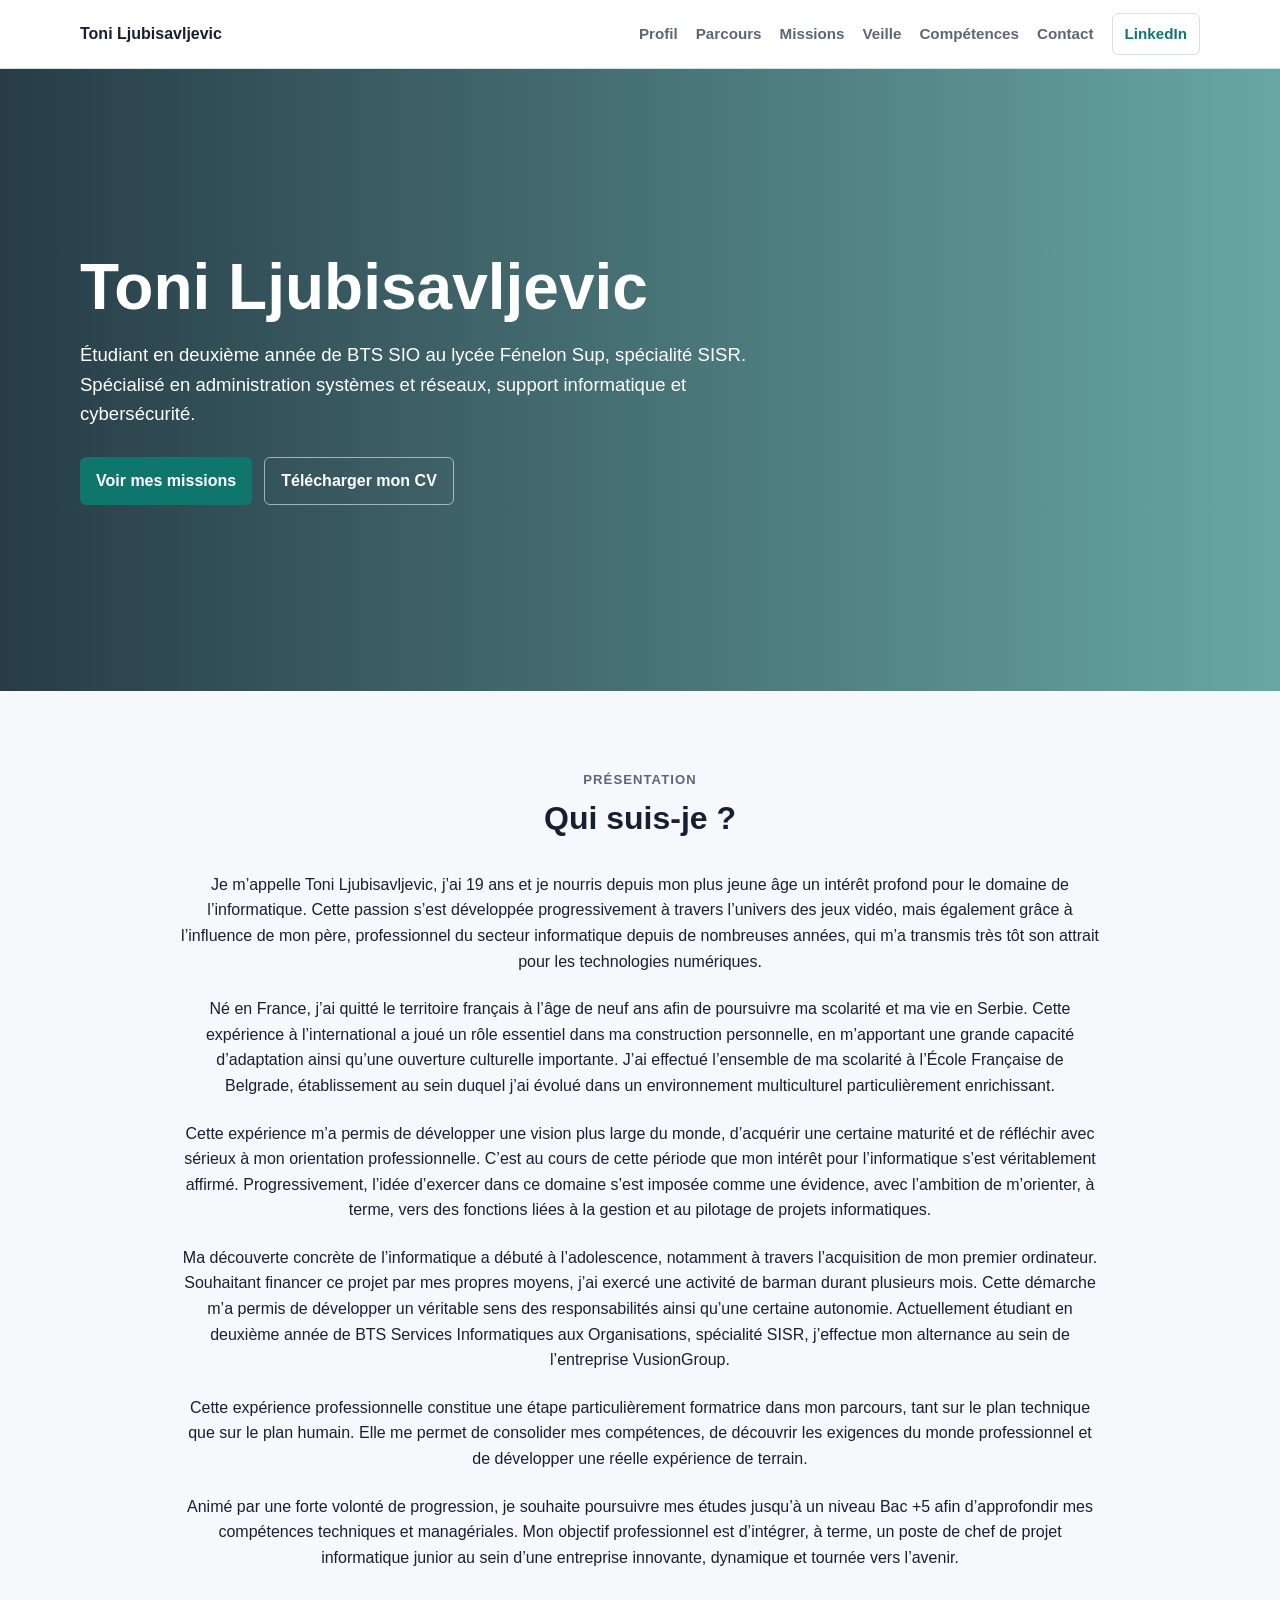
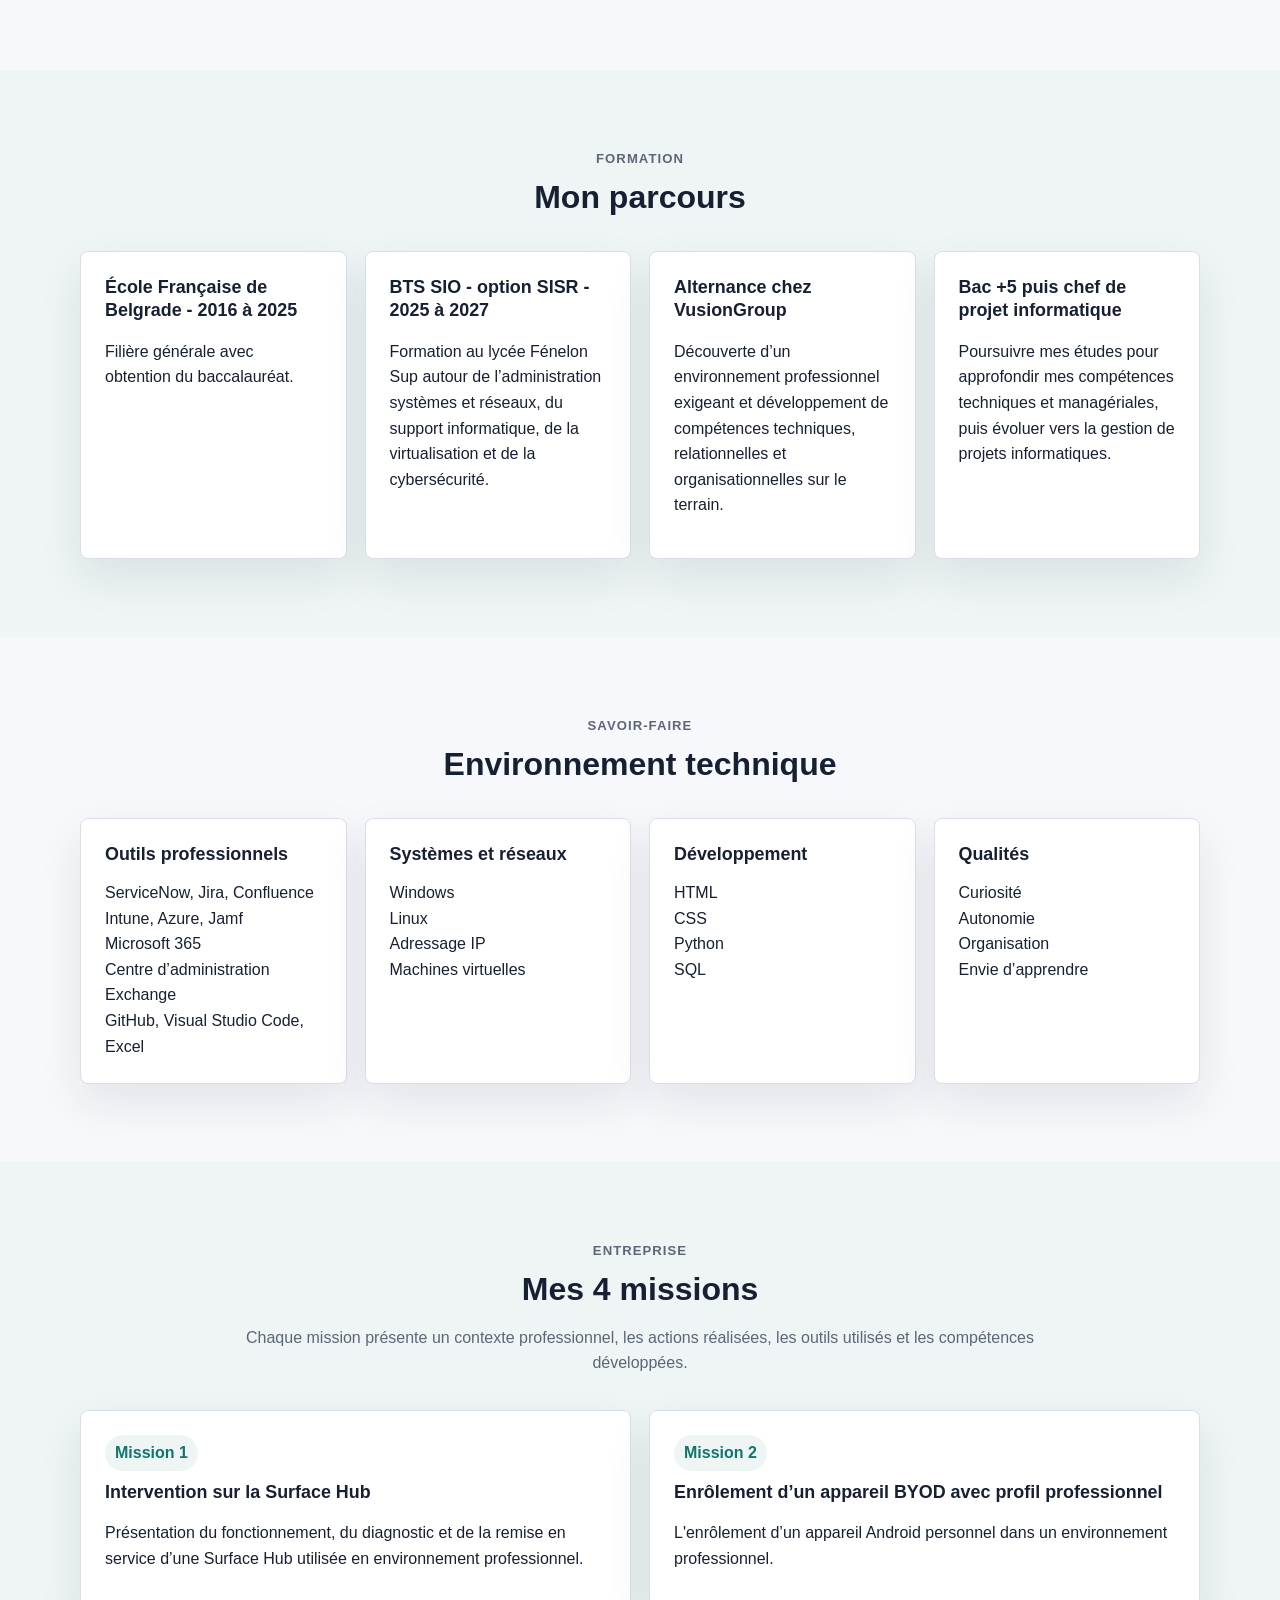
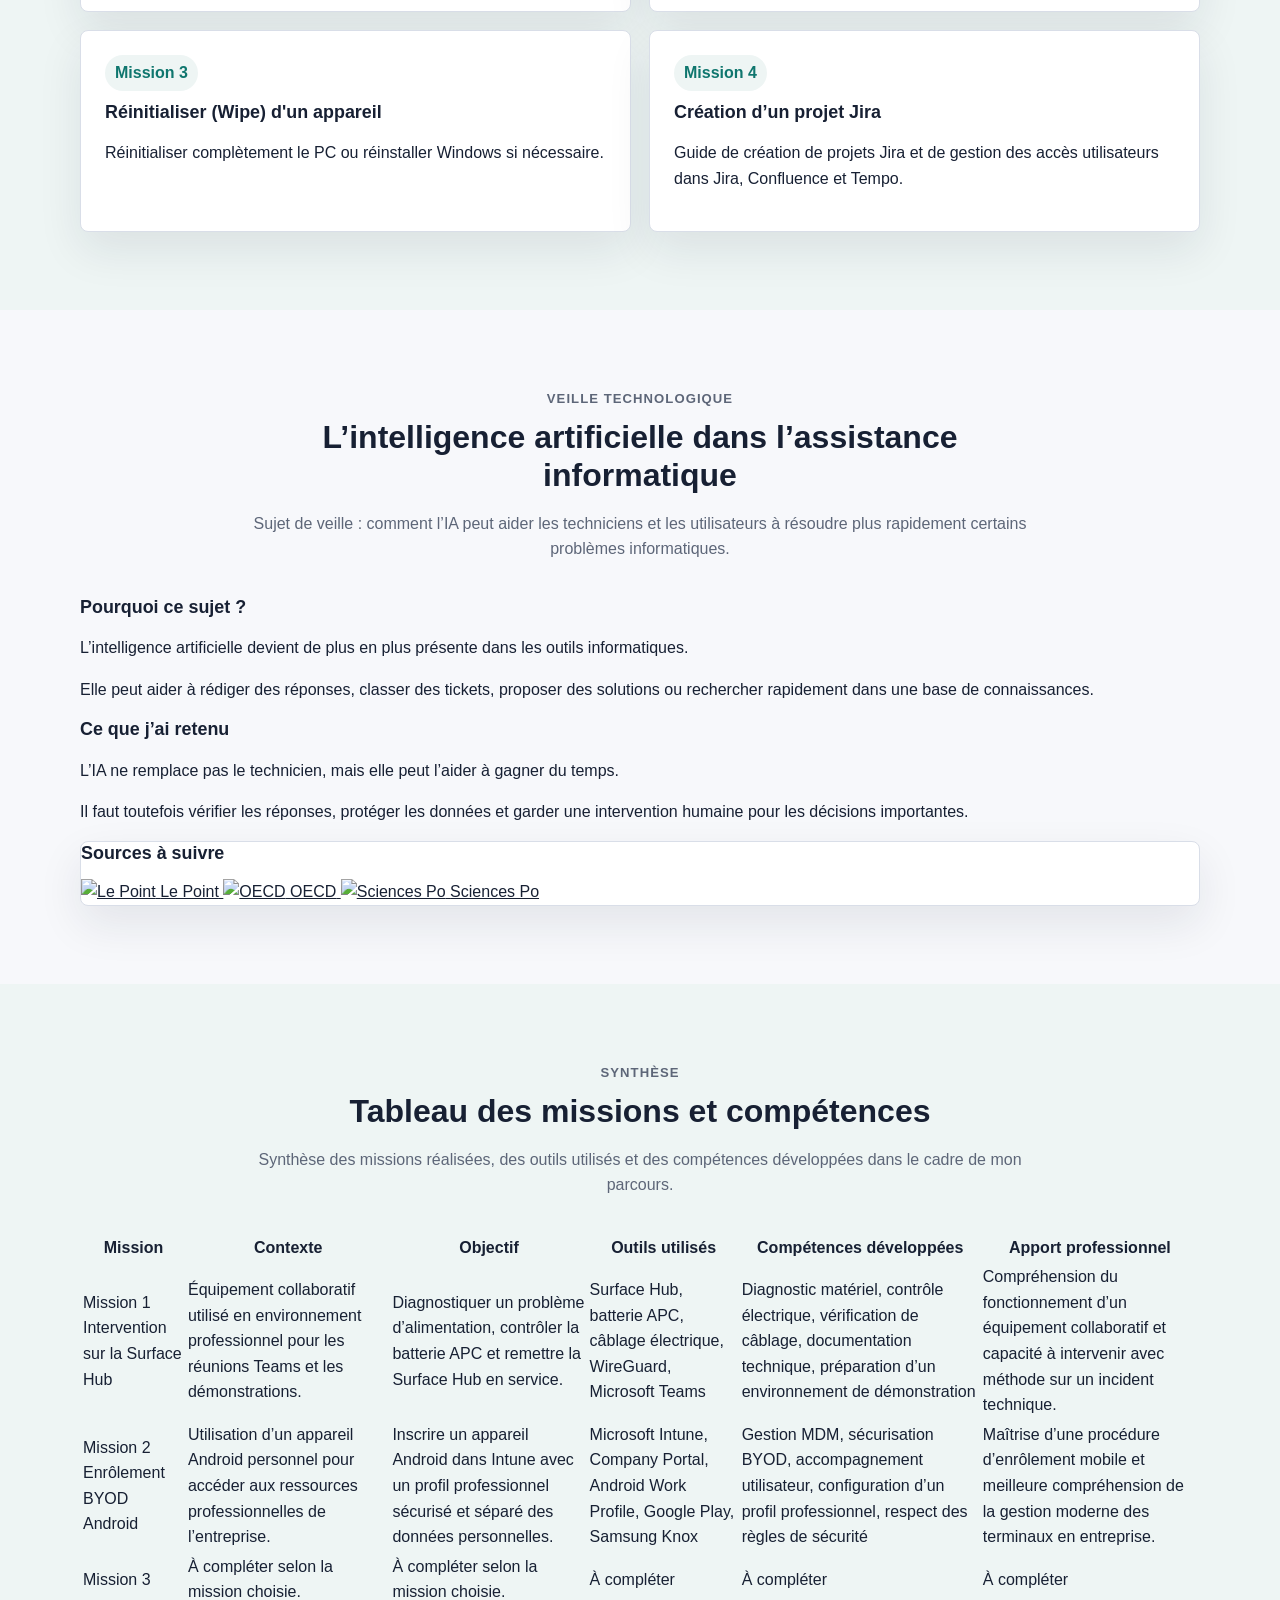
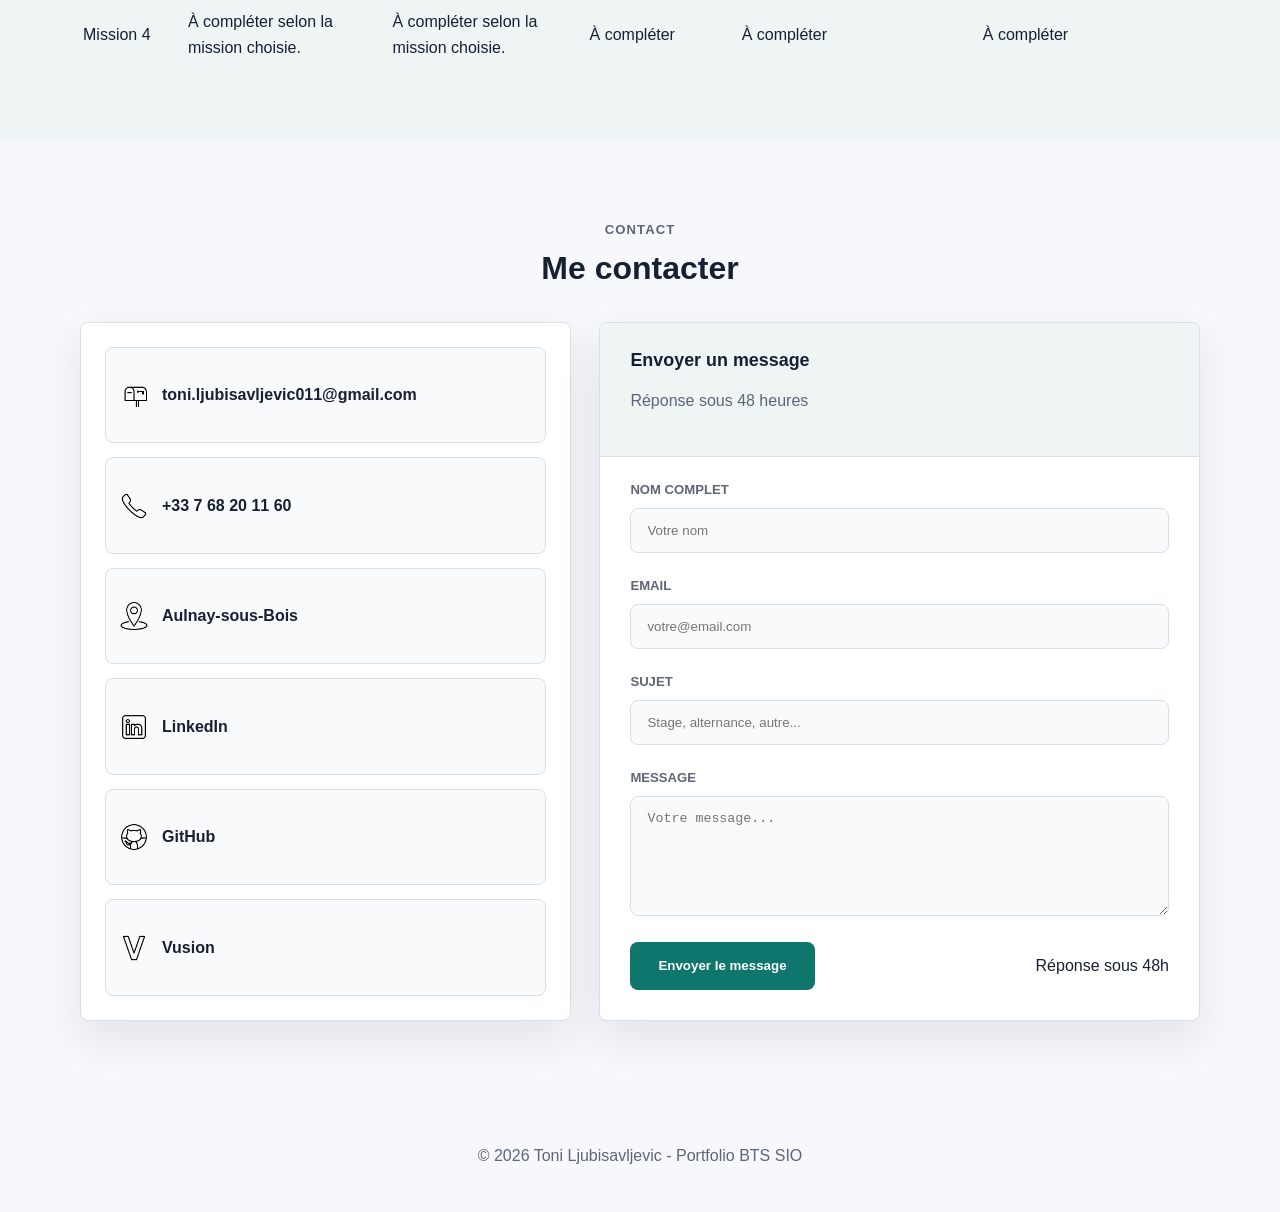
==== commit b9926ac8: "update" ====
--- a/index.html
+++ b/index.html
@@ -371,14 +371,12 @@
         <span>Mission 4</span>
 
         <h3>
-          Participation à une installation ou une configuration
+          Création d’un projet Jira
         </h3>
 
         <p>
-          Installation d’un logiciel,
-          préparation d’un poste,
-          paramétrage réseau simple
-          ou accompagnement d’un technicien.
+          Guide de création de projets Jira et de gestion des 
+          accès utilisateurs dans Jira, Confluence et Tempo.
         </p>
 
       </a>
--- a/styles.css
+++ b/styles.css
@@ -386,8 +386,9 @@
 }
 
 .mission-image-large {
-  max-width: 620px;
-}
+  max-width: 1000px;
+}
+
 
 .image-blur-sensitive {
   filter: blur(8px);
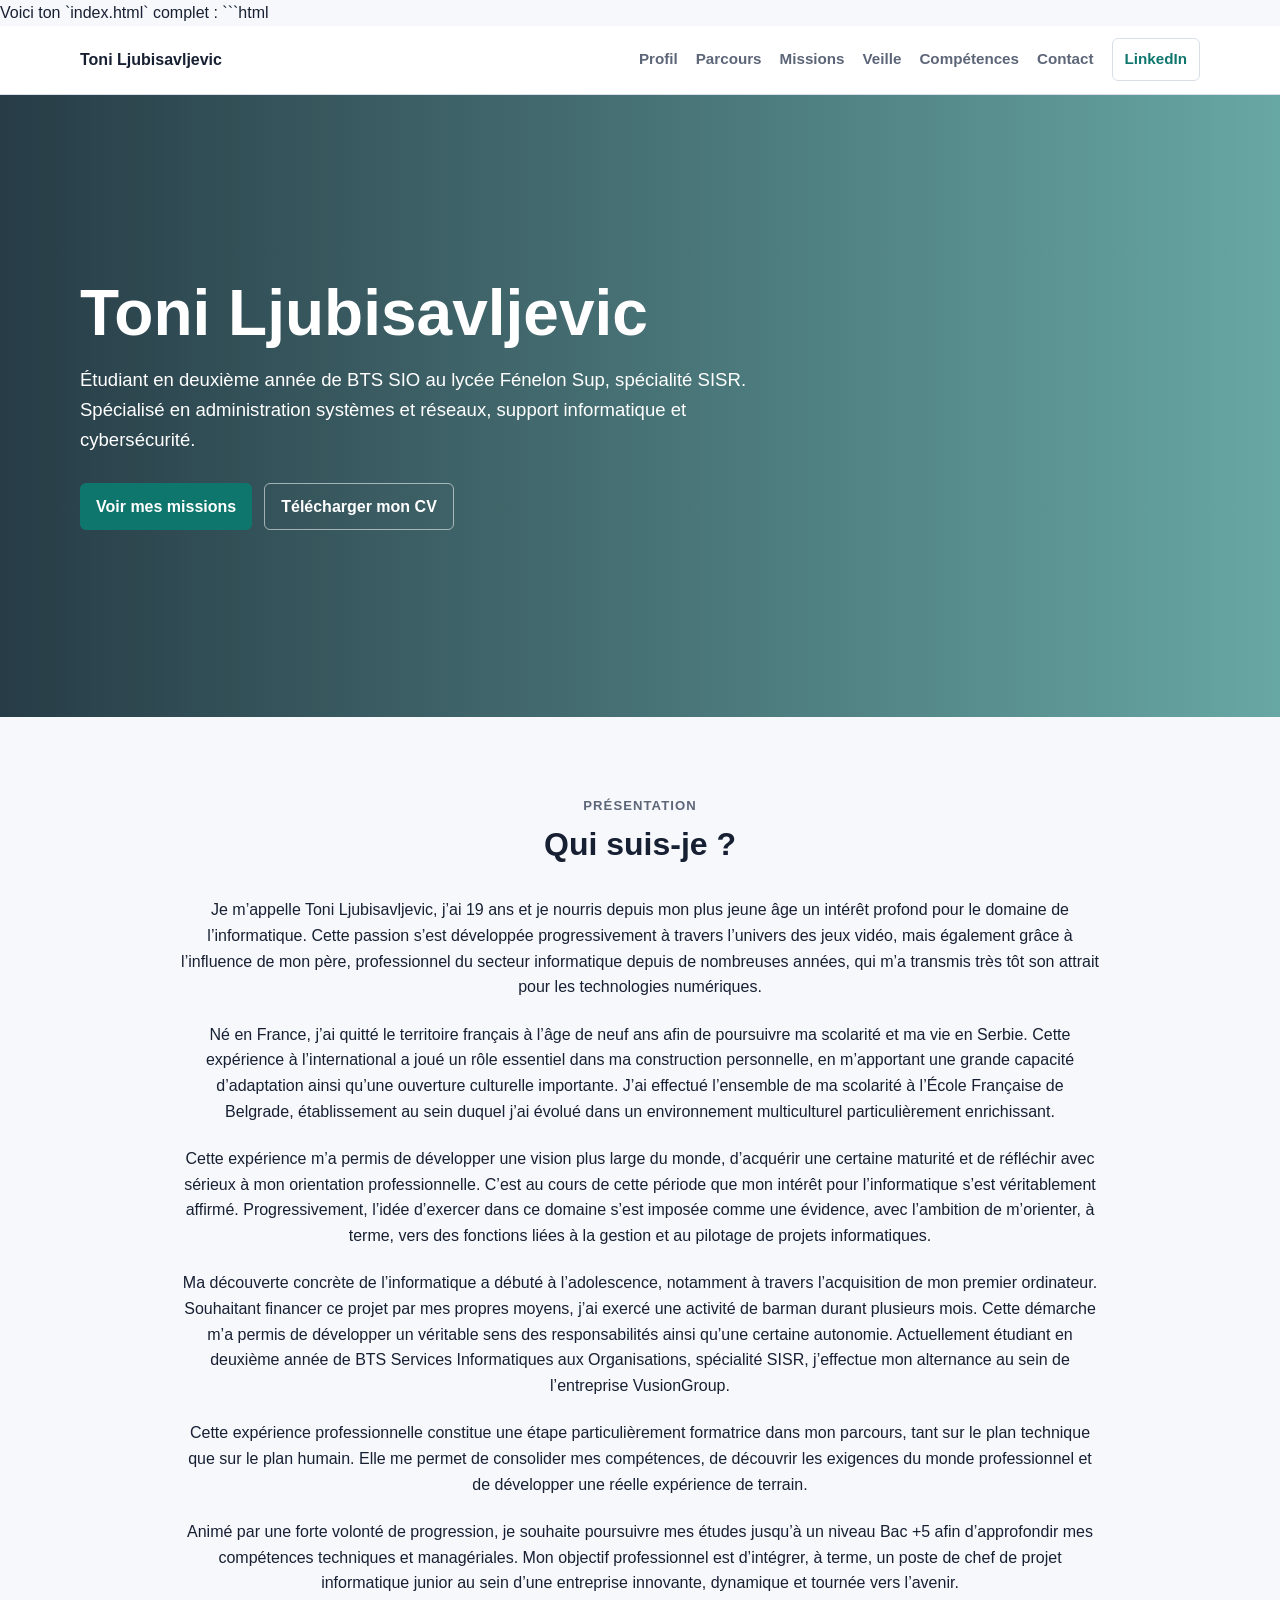
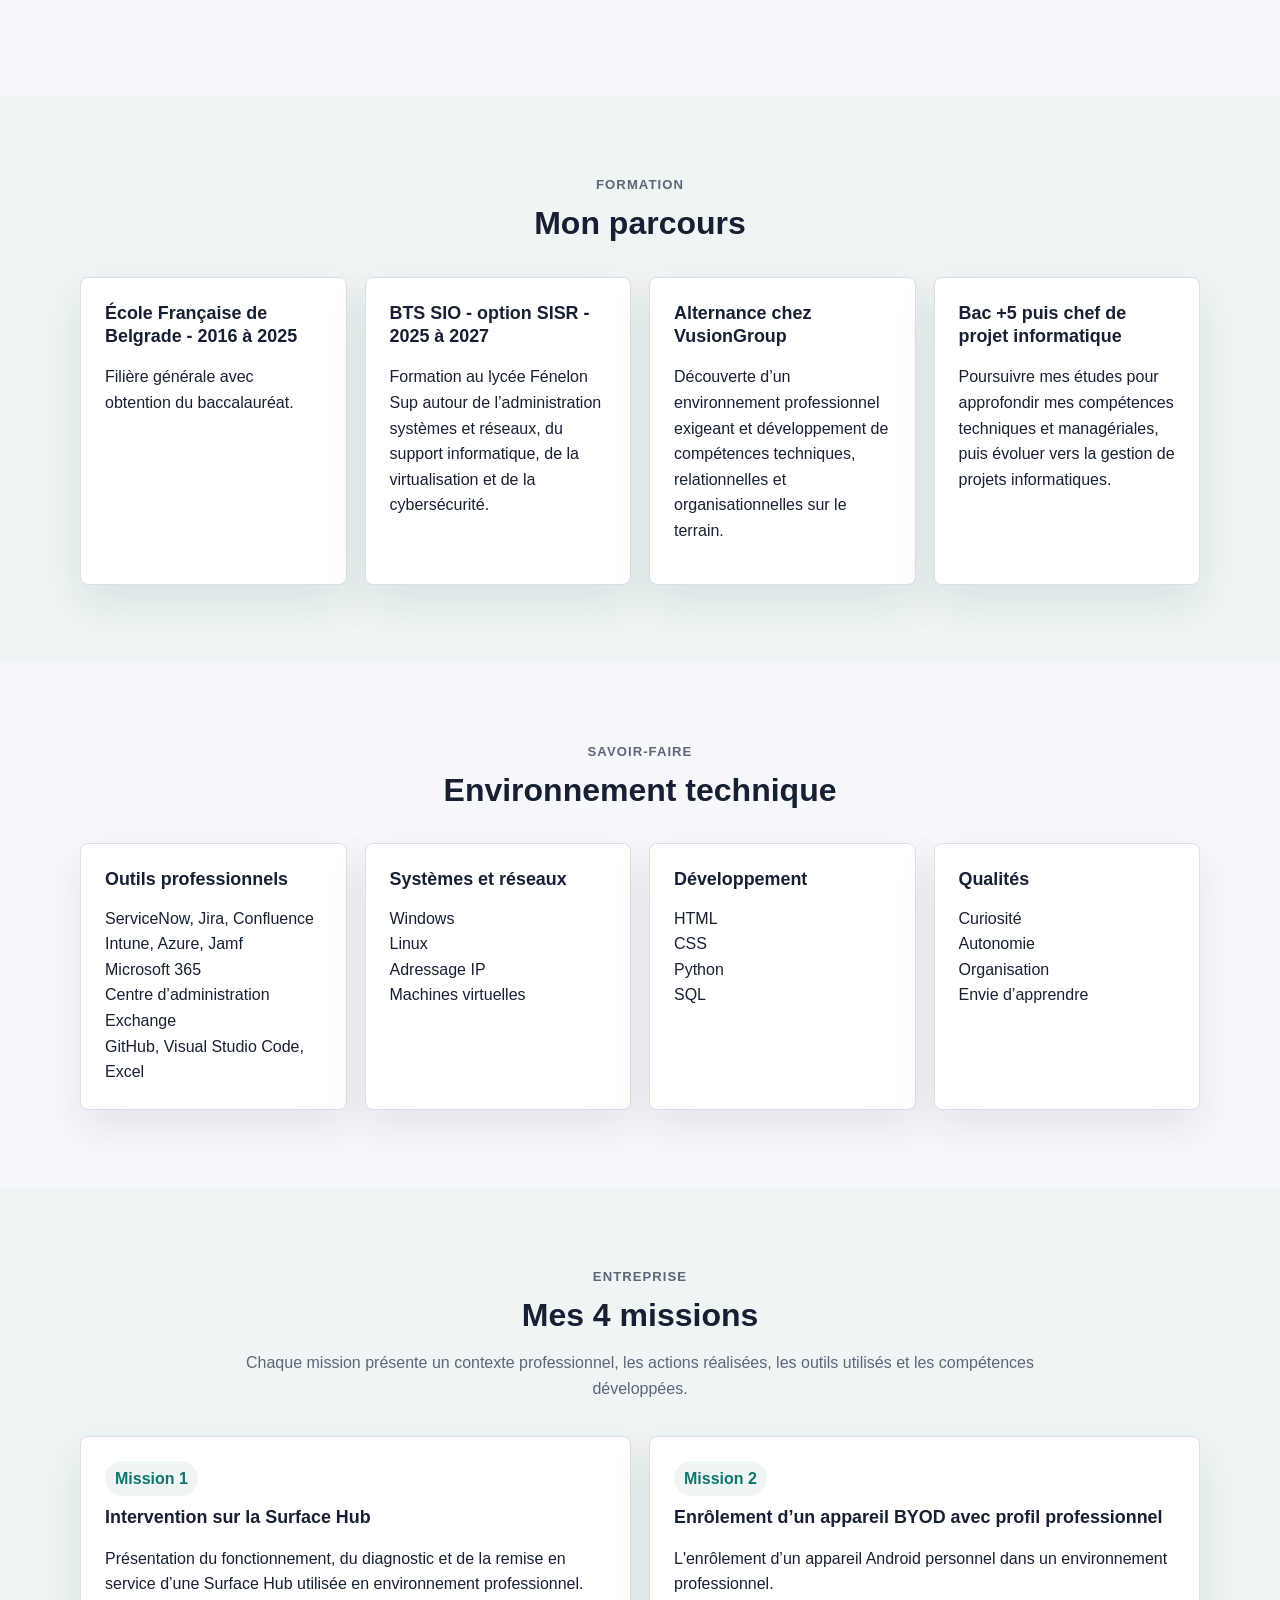
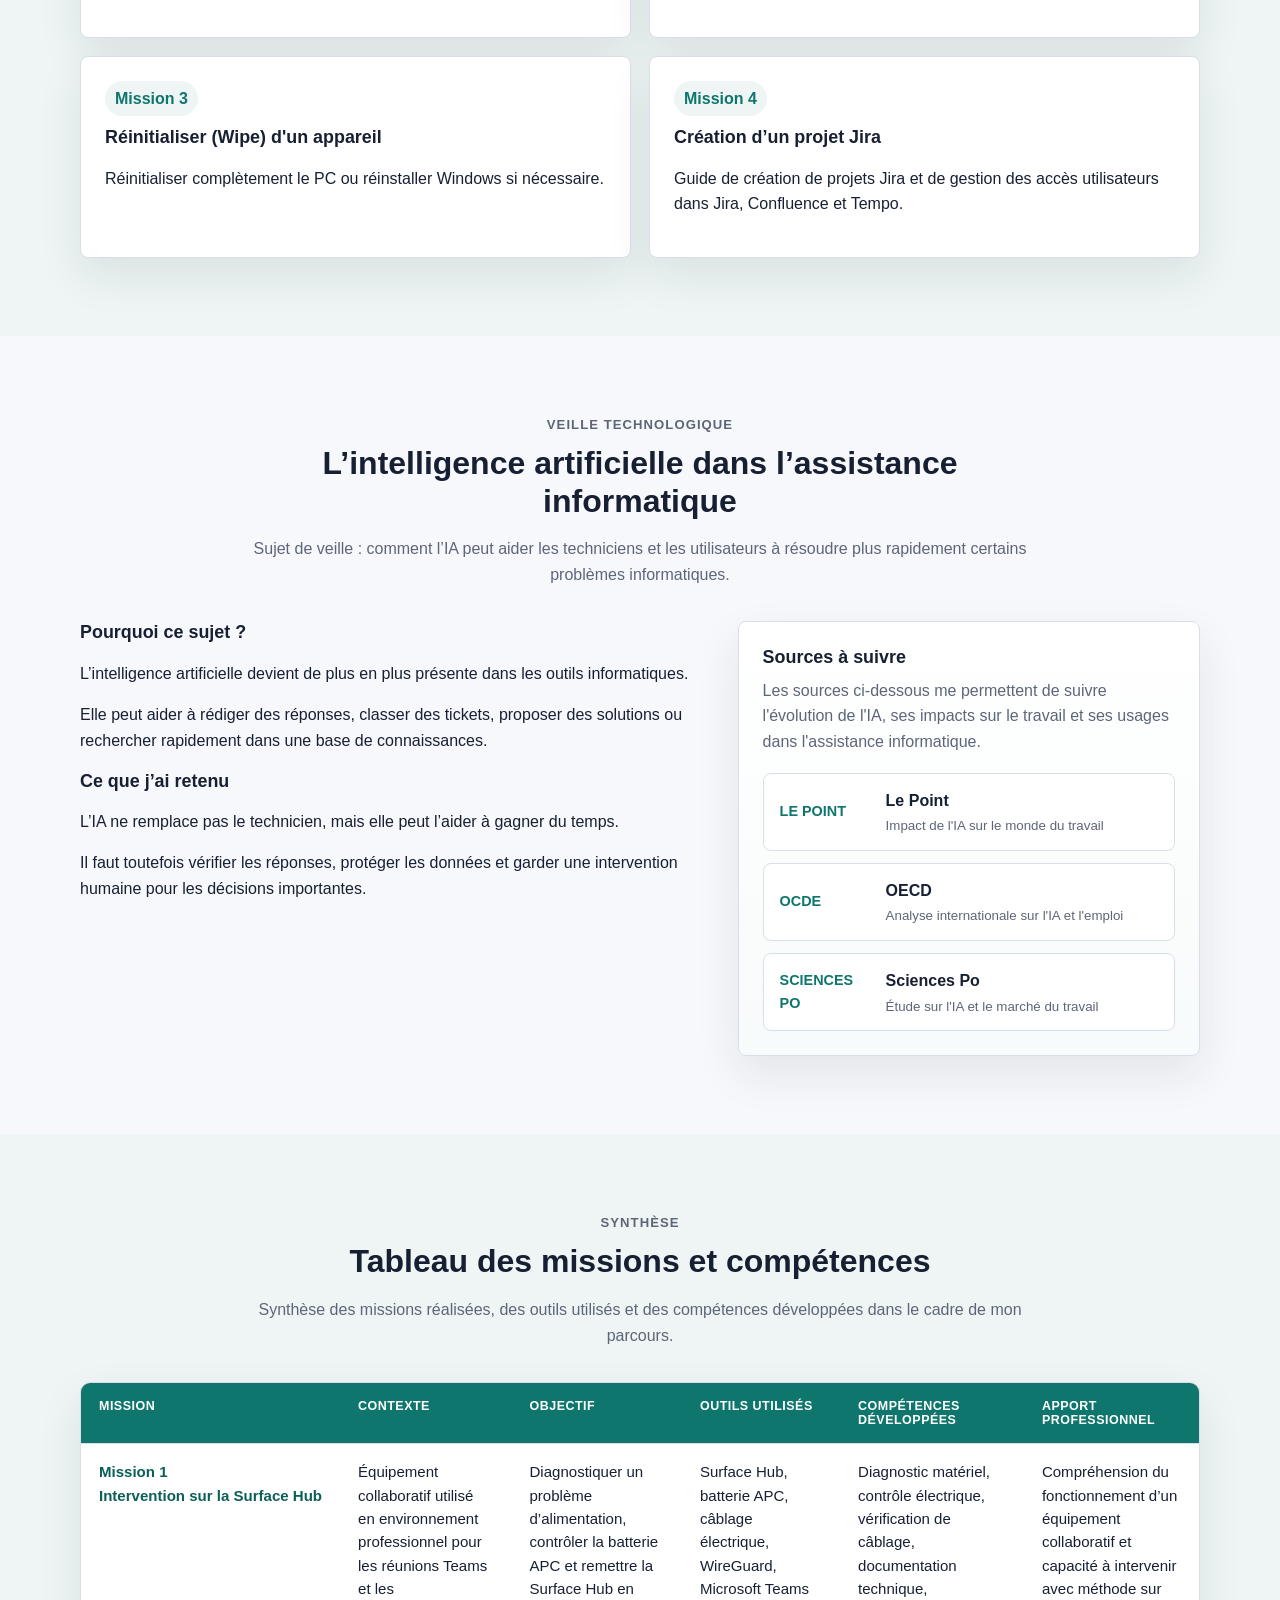
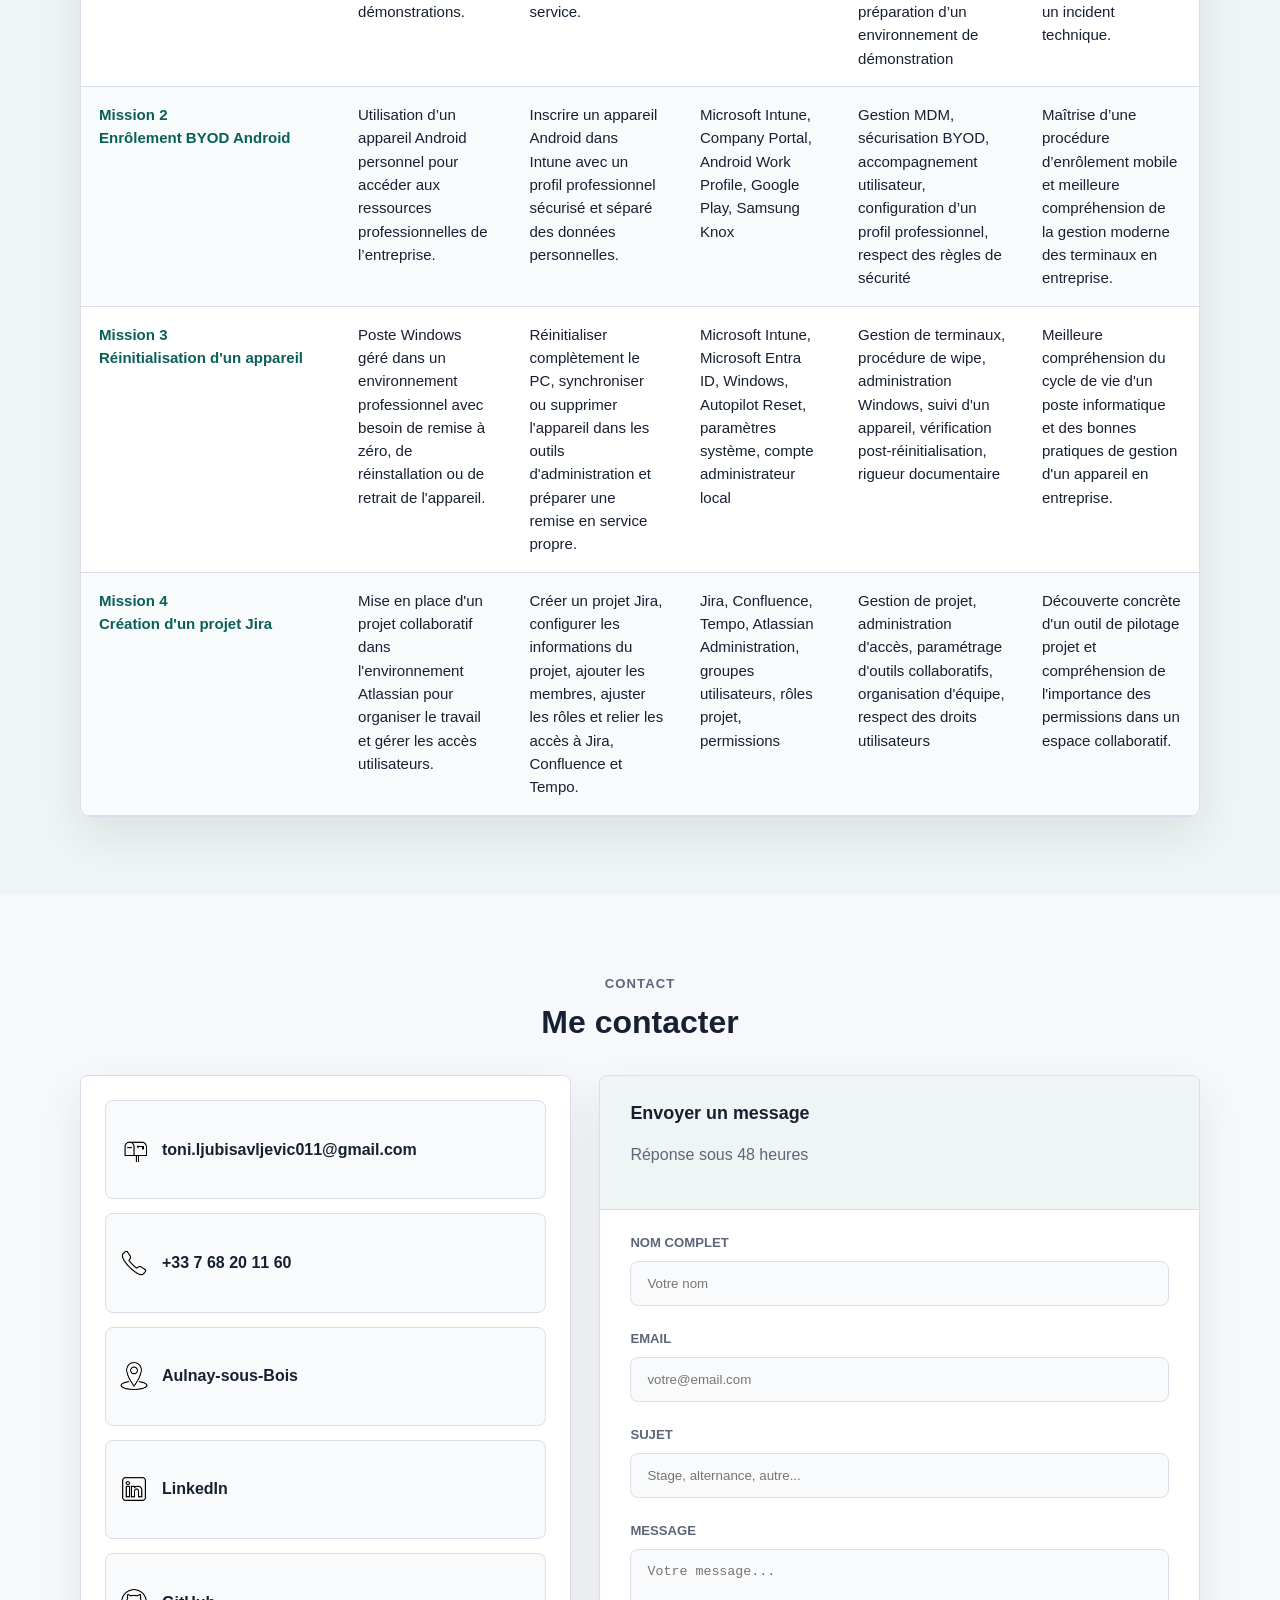
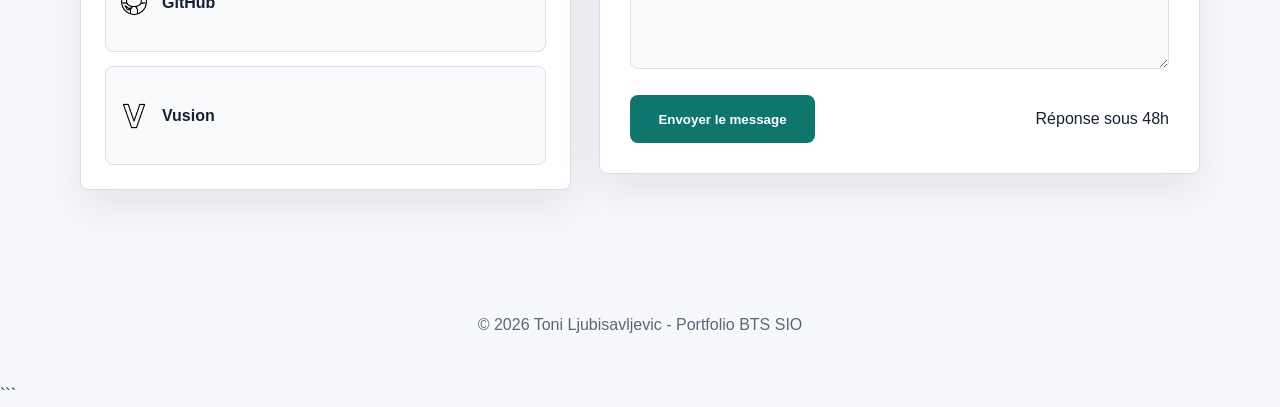
==== commit 0ed82efc: "update" ====
--- a/index.html
+++ b/index.html
@@ -1,3 +1,6 @@
+Voici ton `index.html` complet :
+
+```html
 <!doctype html>
 <html lang="fr">
 <head>
@@ -346,22 +349,22 @@
       </a>
 
       <a
-  class="mission-card clickable-card animated-card"
-  href="mission-3.html"
->
-
-  <span>Mission 3</span>
-
-  <h3>
-    Réinitialiser (Wipe) d'un appareil
-  </h3>
-
-  <p>
-    Réinitialiser complètement le PC
-    ou réinstaller Windows si nécessaire.
-  </p>
-
-</a>
+        class="mission-card clickable-card animated-card"
+        href="mission-3.html"
+      >
+
+        <span>Mission 3</span>
+
+        <h3>
+          Réinitialiser (Wipe) d'un appareil
+        </h3>
+
+        <p>
+          Réinitialiser complètement le PC
+          ou réinstaller Windows si nécessaire.
+        </p>
+
+      </a>
 
       <a
         class="mission-card clickable-card animated-card"
@@ -441,9 +444,13 @@
 
       </div>
 
-      <div class="info-panel veille-links-panel">
+      <div class="veille-links-panel">
 
         <h3>Sources à suivre</h3>
+        <p>
+          Les sources ci-dessous me permettent de suivre l'évolution de l'IA,
+          ses impacts sur le travail et ses usages dans l'assistance informatique.
+        </p>
 
         <div class="veille-sources-grid">
 
@@ -453,8 +460,9 @@
             target="_blank"
             rel="noreferrer"
           >
-            <img src="assets/téléchargement.htm" alt="Le Point" />
+            <strong>Le Point</strong>
             <span>Le Point</span>
+            <small>Impact de l'IA sur le monde du travail</small>
           </a>
 
           <a
@@ -463,18 +471,20 @@
             target="_blank"
             rel="noreferrer"
           >
-            <img src="assets/the-oecd-visual-identity.html" alt="OECD" />
+            <strong>OCDE</strong>
             <span>OECD</span>
+            <small>Analyse internationale sur l'IA et l'emploi</small>
           </a>
 
           <a
-            class="veille-source-card veille-source-card-centered"
+            class="veille-source-card"
             href="https://www.sciencespo.fr/women-in-business/fr/actualites/article-artificial-intelligence-and-the-labor-market/"
             target="_blank"
             rel="noreferrer"
           >
-            <img src="assets/sciences-po.htm" alt="Sciences Po" />
+            <strong>Sciences Po</strong>
             <span>Sciences Po</span>
+            <small>Étude sur l'IA et le marché du travail</small>
           </a>
 
         </div>
@@ -538,21 +548,21 @@
           </tr>
 
           <tr>
-            <td>Mission 3</td>
-            <td>À compléter selon la mission choisie.</td>
-            <td>À compléter selon la mission choisie.</td>
-            <td>À compléter</td>
-            <td>À compléter</td>
-            <td>À compléter</td>
+            <td>Mission 3<br>Réinitialisation d'un appareil</td>
+            <td>Poste Windows géré dans un environnement professionnel avec besoin de remise à zéro, de réinstallation ou de retrait de l'appareil.</td>
+            <td>Réinitialiser complètement le PC, synchroniser ou supprimer l'appareil dans les outils d'administration et préparer une remise en service propre.</td>
+            <td>Microsoft Intune, Microsoft Entra ID, Windows, Autopilot Reset, paramètres système, compte administrateur local</td>
+            <td>Gestion de terminaux, procédure de wipe, administration Windows, suivi d'un appareil, vérification post-réinitialisation, rigueur documentaire</td>
+            <td>Meilleure compréhension du cycle de vie d'un poste informatique et des bonnes pratiques de gestion d'un appareil en entreprise.</td>
           </tr>
 
           <tr>
-            <td>Mission 4</td>
-            <td>À compléter selon la mission choisie.</td>
-            <td>À compléter selon la mission choisie.</td>
-            <td>À compléter</td>
-            <td>À compléter</td>
-            <td>À compléter</td>
+            <td>Mission 4<br>Création d'un projet Jira</td>
+            <td>Mise en place d'un projet collaboratif dans l'environnement Atlassian pour organiser le travail et gérer les accès utilisateurs.</td>
+            <td>Créer un projet Jira, configurer les informations du projet, ajouter les membres, ajuster les rôles et relier les accès à Jira, Confluence et Tempo.</td>
+            <td>Jira, Confluence, Tempo, Atlassian Administration, groupes utilisateurs, rôles projet, permissions</td>
+            <td>Gestion de projet, administration d'accès, paramétrage d'outils collaboratifs, organisation d'équipe, respect des droits utilisateurs</td>
+            <td>Découverte concrète d'un outil de pilotage projet et compréhension de l'importance des permissions dans un espace collaboratif.</td>
           </tr>
 
         </tbody>
@@ -712,4 +722,5 @@
 <script src="script.js"></script>
 
 </body>
-</html>+</html>
+```
--- a/styles.css
+++ b/styles.css
@@ -228,6 +228,13 @@
   margin-bottom: 22px;
 }
 
+.two-columns {
+  display: grid;
+  grid-template-columns: minmax(0, 1.15fr) minmax(320px, 0.85fr);
+  gap: 32px;
+  align-items: start;
+}
+
 .info-panel,
 .timeline article,
 .skills-grid article,
@@ -332,7 +339,7 @@
 }
 
 .mission-content {
-  max-width: 1000px;
+  max-width: 1180px;
   margin: 0 auto;
 }
 
@@ -368,15 +375,15 @@
 
 .mission-images {
   display: grid;
-  grid-template-columns: repeat(auto-fit, minmax(260px, 420px));
+  grid-template-columns: repeat(auto-fit, minmax(460px, 980px));
   justify-content: center;
-  gap: 18px;
-  margin: 26px 0;
+  gap: 32px;
+  margin: 42px 0;
 }
 
 .mission-image {
   width: 100%;
-  max-width: 420px;
+  max-width: 980px;
   height: auto;
   display: block;
   border: 1px solid var(--line);
@@ -386,9 +393,15 @@
 }
 
 .mission-image-large {
-  max-width: 1000px;
-}
-
+  max-width: 1320px;
+}
+
+.mission-image[src*="Capture d'écran 2026-05-29 113141.png"],
+.mission-image[src*="Capture d'écran 2026-05-29 113041.png"],
+.mission-image[src*="Capture d'écran 2025-11-17 140917.png"],
+.mission-image[src*="Capture d'écran 2025-11-17 141231.png"] {
+  max-width: 360px;
+}
 
 .image-blur-sensitive {
   filter: blur(8px);
@@ -396,6 +409,122 @@
 
 .image-blur-full {
   filter: blur(14px);
+}
+
+.veille-links-panel {
+  padding: 24px;
+  border: 1px solid var(--line);
+  border-radius: 8px;
+  background:
+    linear-gradient(180deg, #ffffff 0%, #f8fbfb 100%);
+  box-shadow: var(--shadow);
+}
+
+.veille-links-panel h3 {
+  margin-bottom: 8px;
+}
+
+.veille-links-panel p {
+  margin: 0 0 18px;
+  color: var(--muted);
+}
+
+.veille-sources-grid {
+  display: grid;
+  gap: 12px;
+}
+
+.veille-source-card {
+  display: grid;
+  grid-template-columns: 92px 1fr;
+  gap: 4px 14px;
+  align-items: center;
+  padding: 14px 16px;
+  border: 1px solid var(--line);
+  border-radius: 8px;
+  background: var(--surface);
+  color: var(--text);
+  text-decoration: none;
+  transition:
+    transform 0.2s ease,
+    border-color 0.2s ease,
+    box-shadow 0.2s ease;
+}
+
+.veille-source-card:hover {
+  transform: translateY(-4px);
+  border-color: var(--primary);
+  box-shadow: 0 18px 38px rgba(23, 32, 51, 0.12);
+}
+
+.veille-source-card strong {
+  grid-row: span 2;
+  color: var(--primary);
+  font-size: 0.9rem;
+  text-transform: uppercase;
+}
+
+.veille-source-card span {
+  color: var(--text);
+  font-weight: 800;
+}
+
+.veille-source-card small {
+  color: var(--muted);
+  line-height: 1.4;
+}
+
+.table-wrap {
+  overflow-x: auto;
+  border: 1px solid var(--line);
+  border-radius: 10px;
+  background: var(--surface);
+  box-shadow: var(--shadow);
+}
+
+table {
+  width: 100%;
+  min-width: 1050px;
+  border-collapse: collapse;
+  font-size: 0.94rem;
+}
+
+thead {
+  background: var(--primary);
+  color: #fff;
+}
+
+th,
+td {
+  padding: 16px 18px;
+  border-bottom: 1px solid var(--line);
+  text-align: left;
+  vertical-align: top;
+}
+
+th {
+  font-size: 0.78rem;
+  letter-spacing: 0.04em;
+  text-transform: uppercase;
+}
+
+tbody tr:nth-child(even) {
+  background: #f8fbfb;
+}
+
+tbody tr:hover {
+  background: #eef8f6;
+}
+
+td:first-child {
+  color: var(--primary-dark);
+  font-weight: 800;
+  white-space: nowrap;
+}
+
+td {
+  color: var(--text);
+  line-height: 1.55;
 }
 
 .contact-layout {
@@ -530,7 +659,8 @@
 
   .timeline,
   .missions-grid,
-  .tech-stack {
+  .tech-stack,
+  .two-columns {
     grid-template-columns: 1fr;
   }
 
@@ -568,4 +698,4 @@
   .form-footer button {
     width: 100%;
   }
-}+}
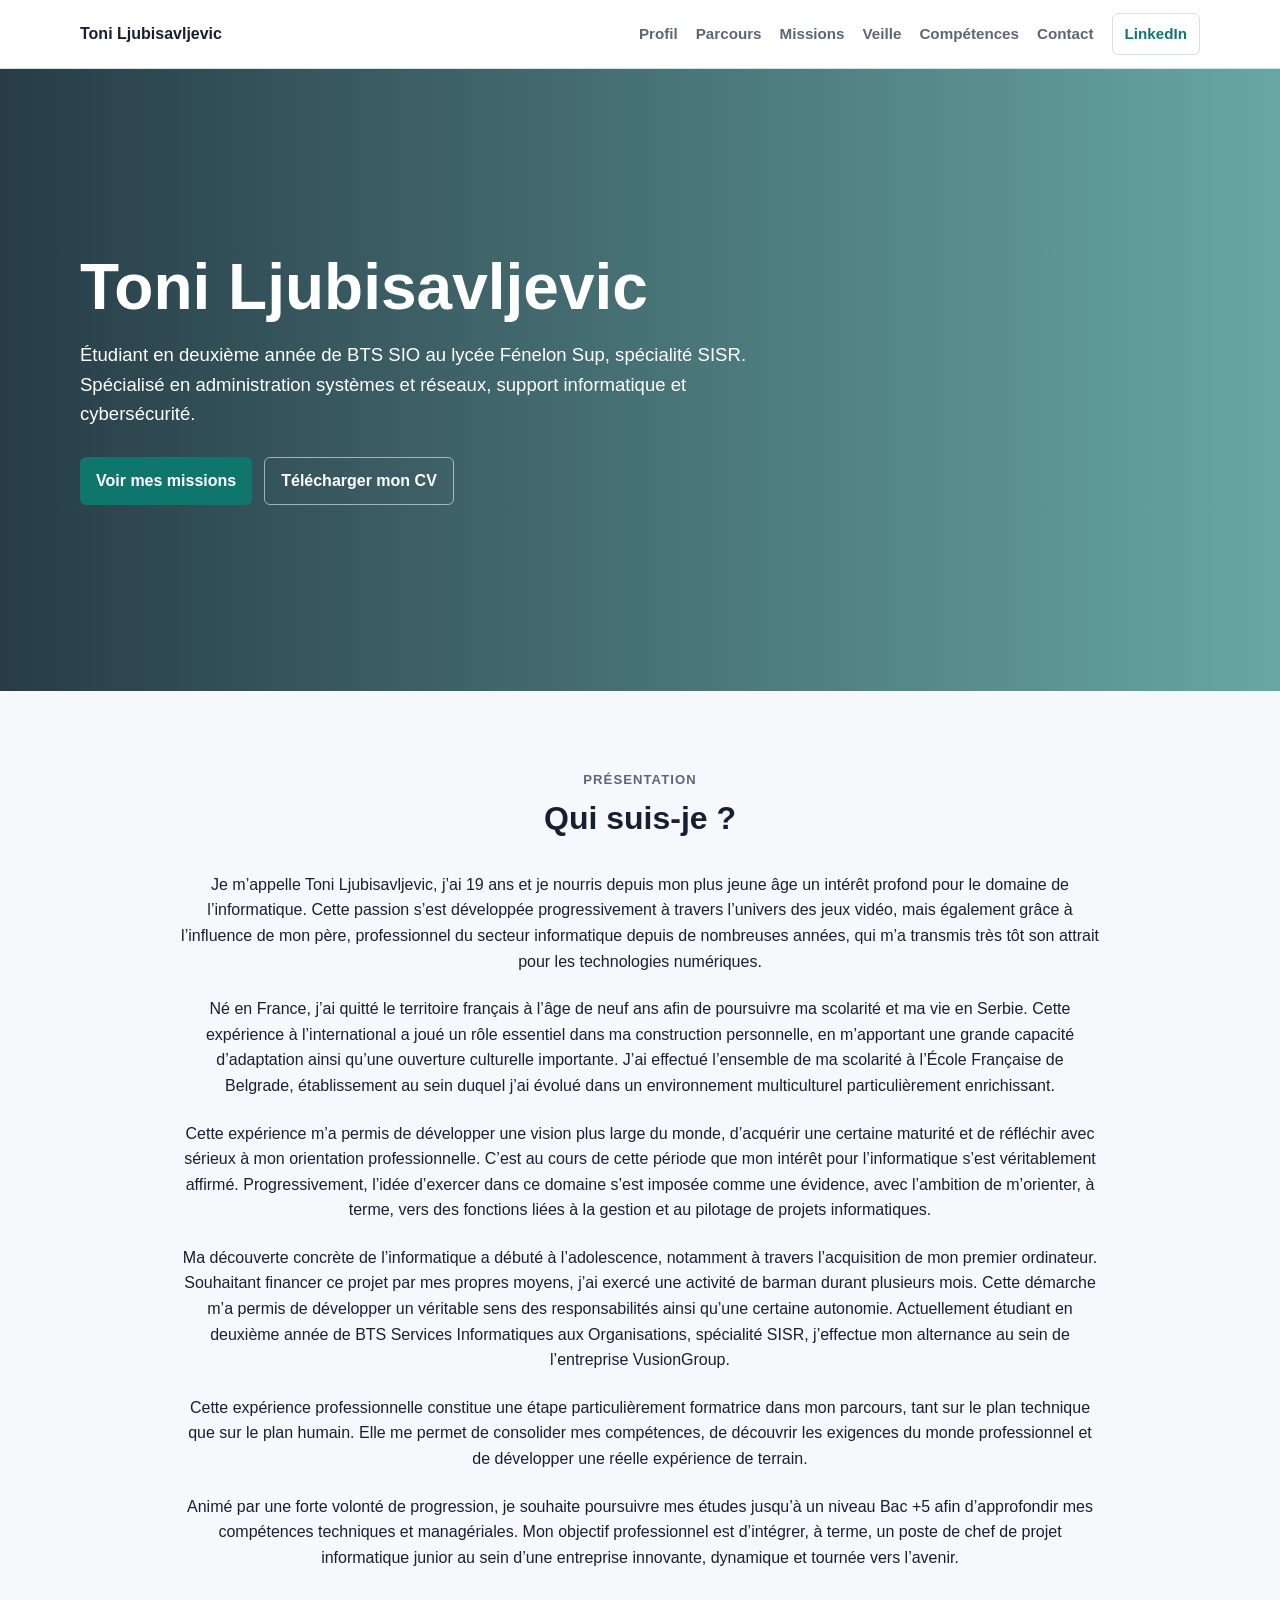
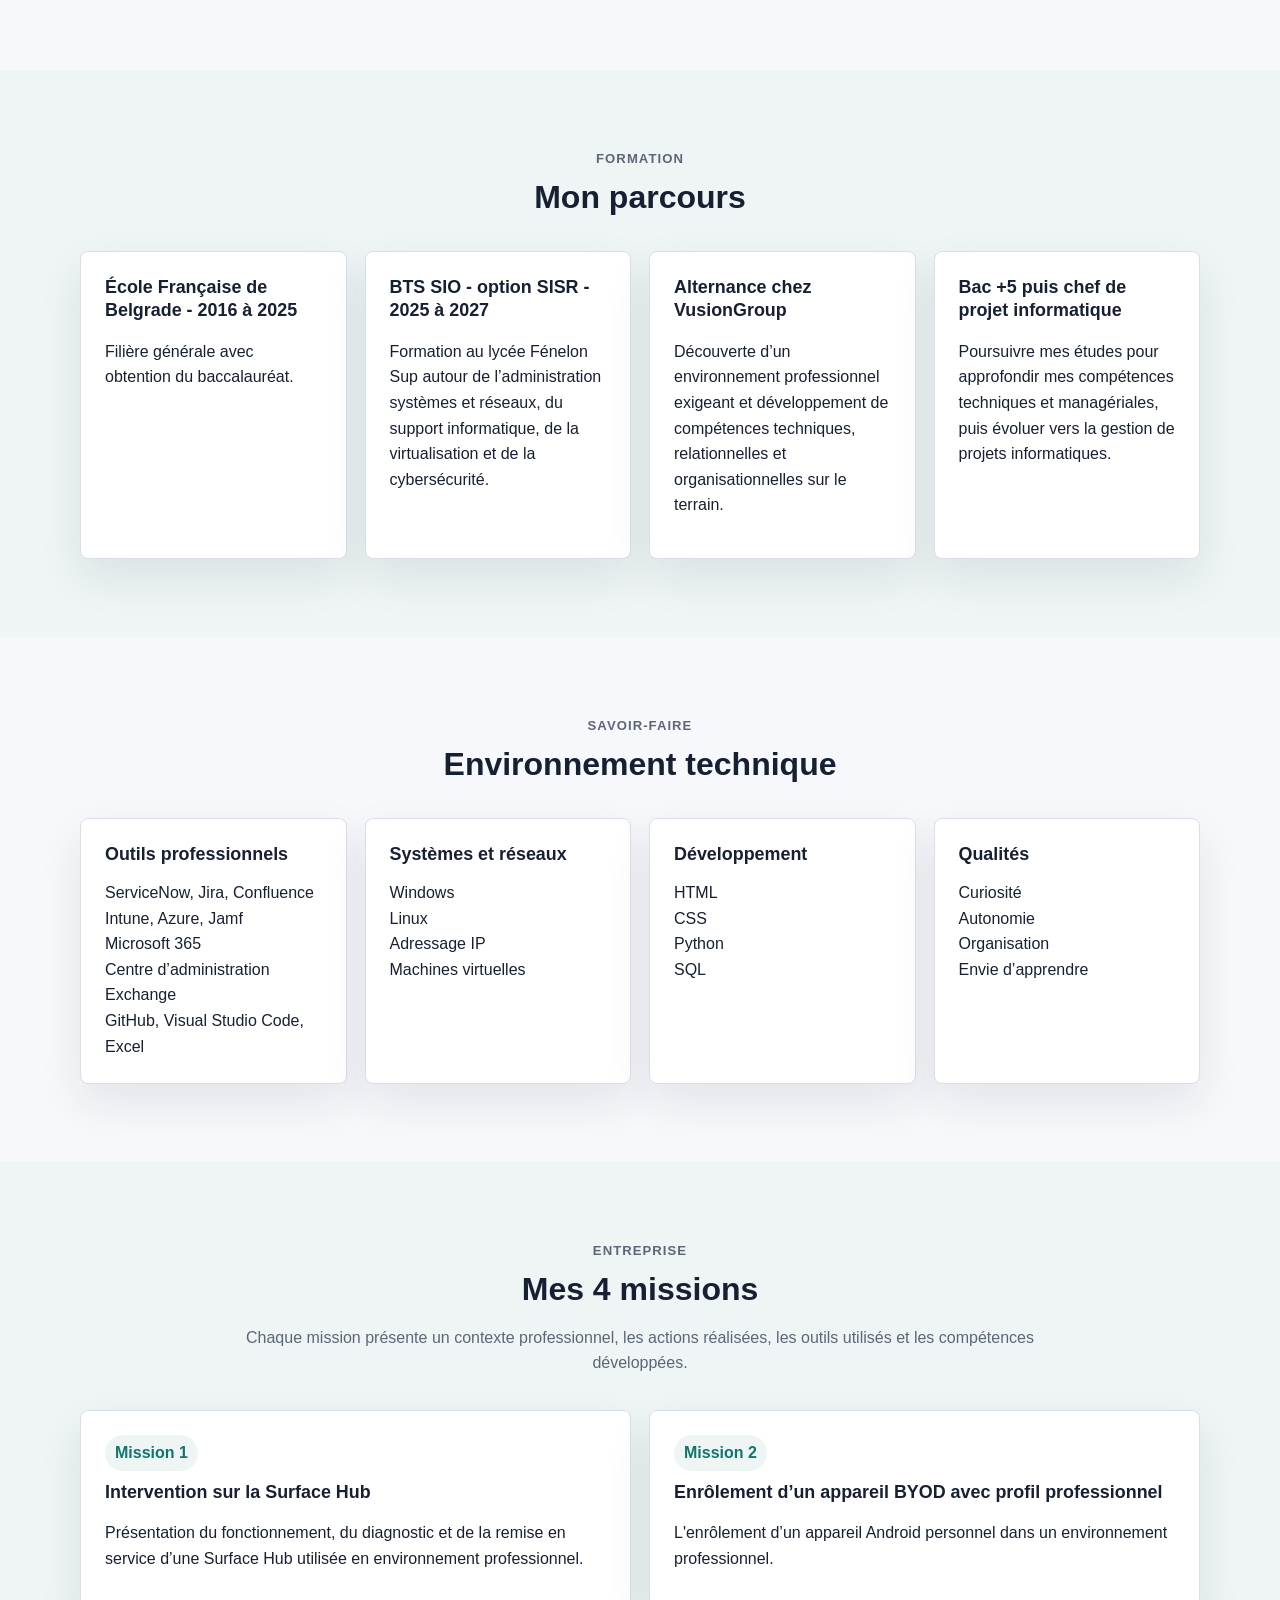
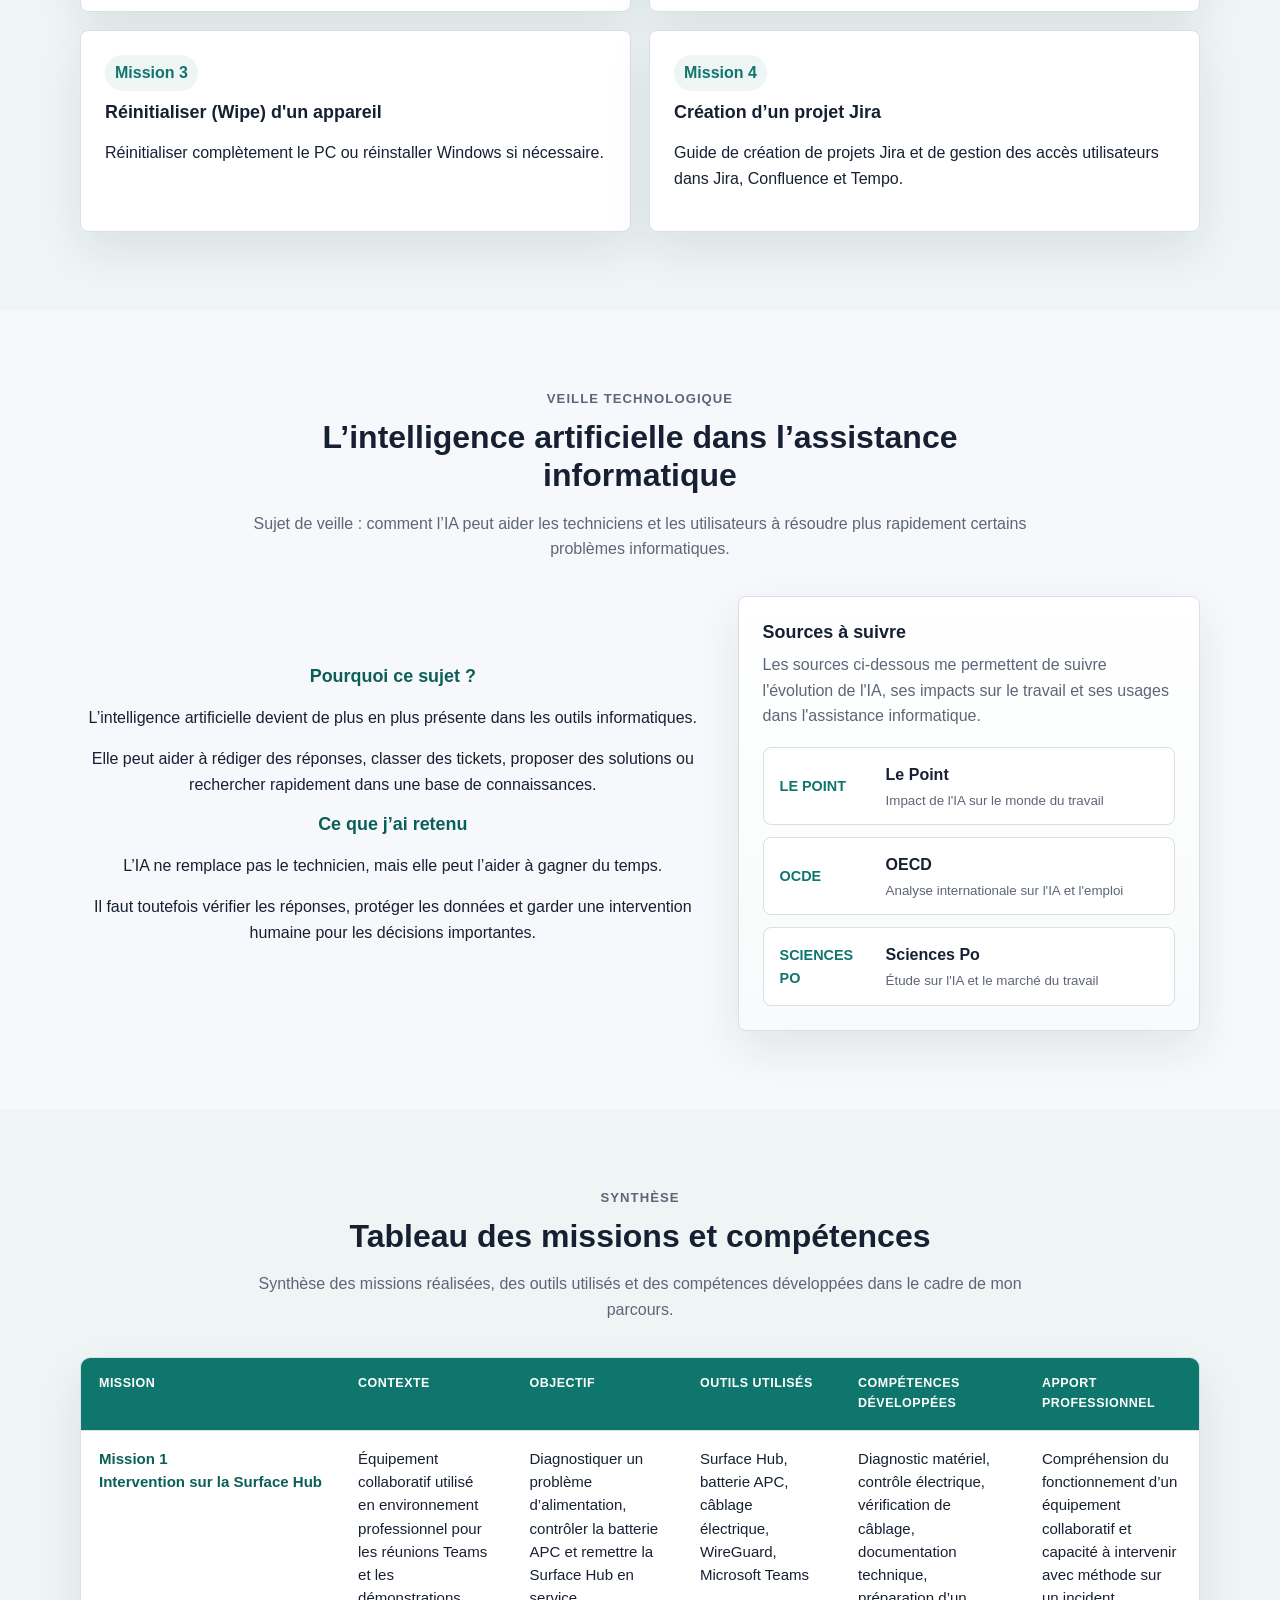
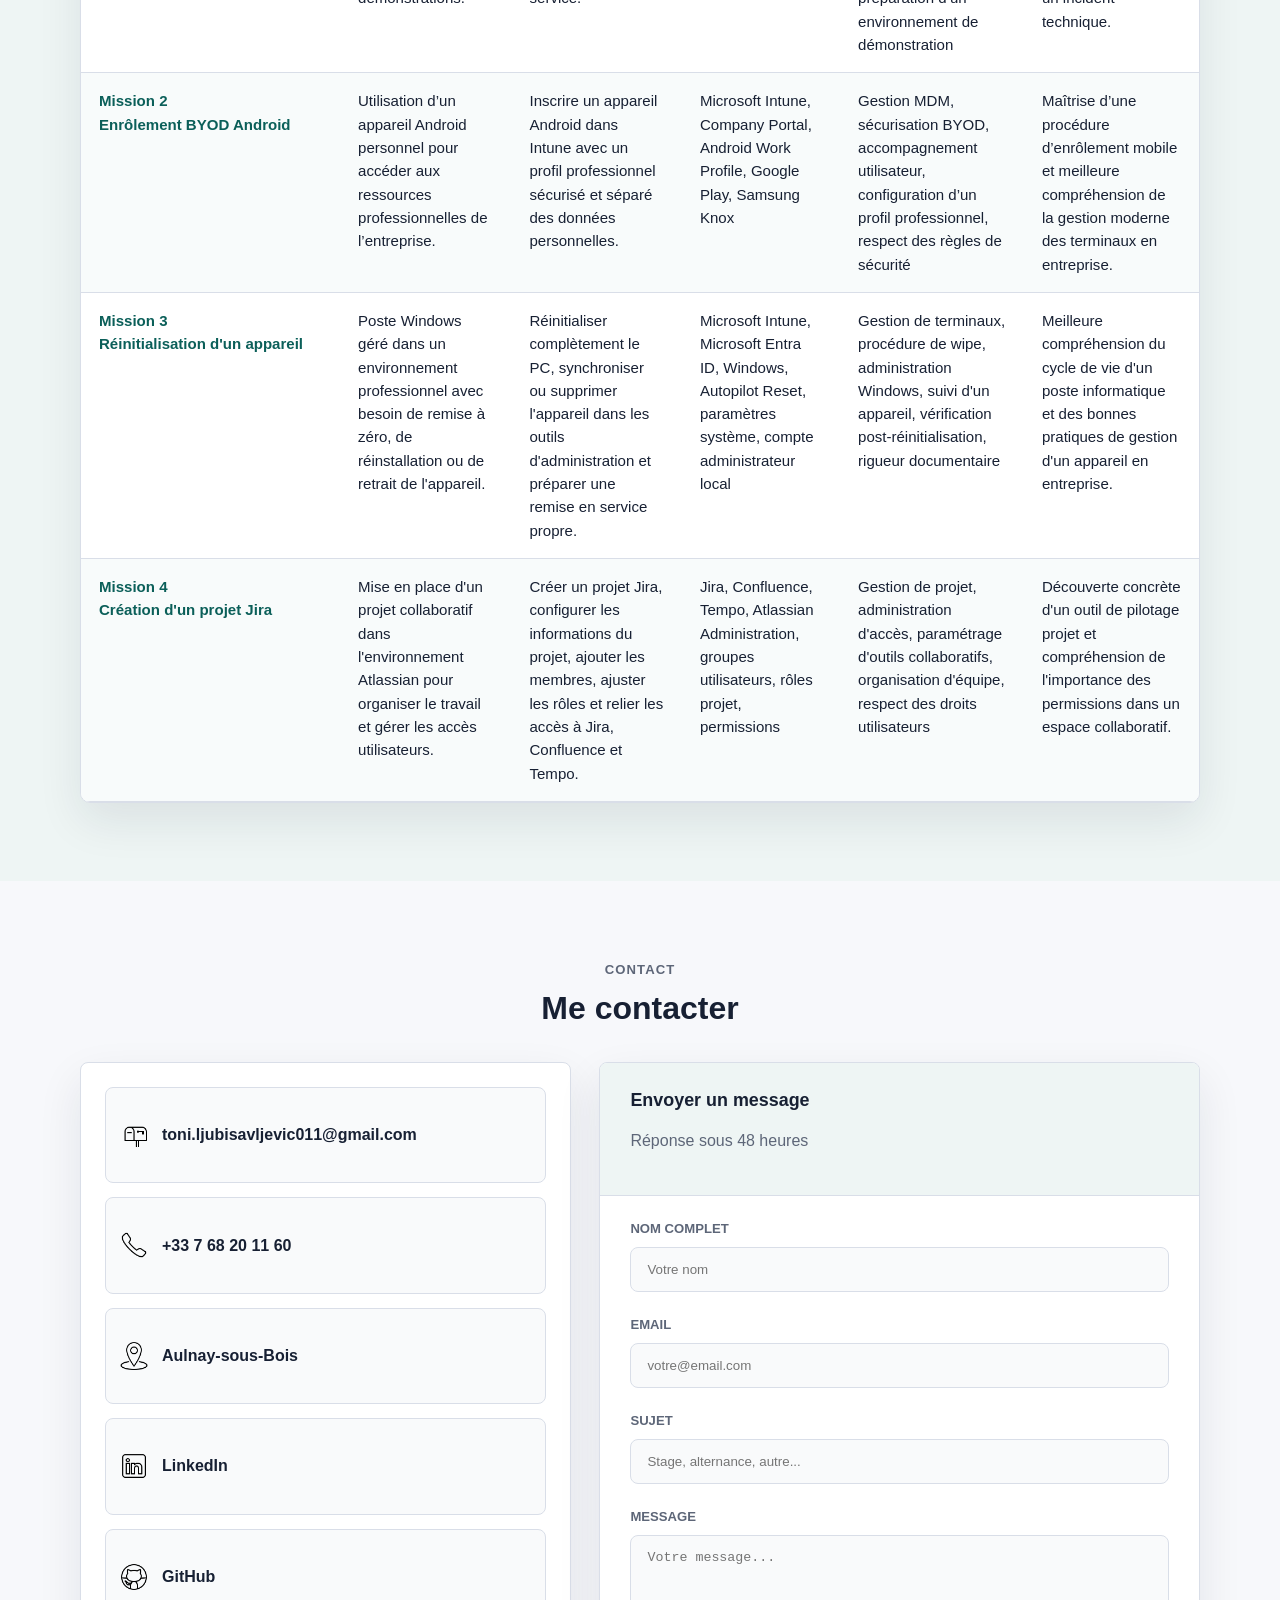
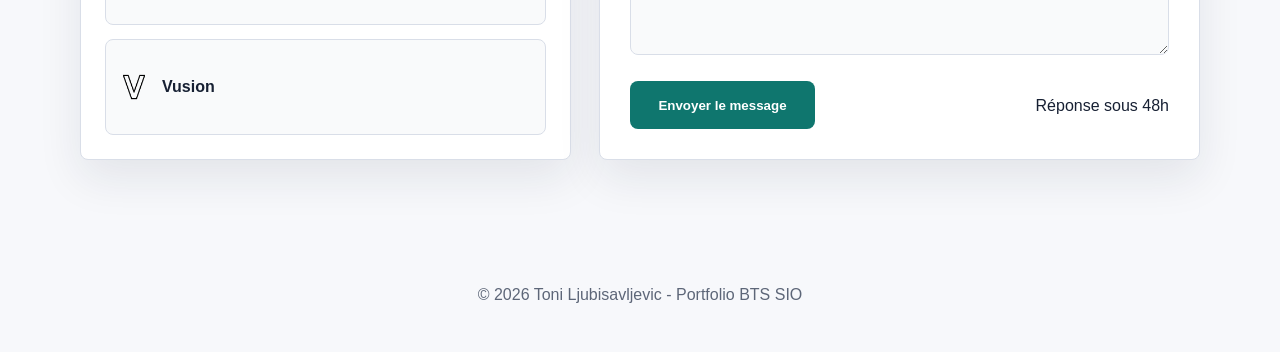
==== commit 49fc6a9f: "update" ====
--- a/index.html
+++ b/index.html
@@ -1,6 +1,3 @@
-Voici ton `index.html` complet :
-
-```html
 <!doctype html>
 <html lang="fr">
 <head>
@@ -411,7 +408,7 @@
 
     <div class="two-columns">
 
-      <div>
+      <div class="veille-text-centered">
 
         <h3>Pourquoi ce sujet ?</h3>
 
@@ -723,4 +720,3 @@
 
 </body>
 </html>
-```
--- a/styles.css
+++ b/styles.css
@@ -232,7 +232,24 @@
   display: grid;
   grid-template-columns: minmax(0, 1.15fr) minmax(320px, 0.85fr);
   gap: 32px;
-  align-items: start;
+  align-items: center;
+}
+
+.veille-text-centered {
+  max-width: 680px;
+  margin: 0 auto;
+  text-align: center;
+}
+
+.veille-text-centered h3 {
+  margin-top: 0;
+  color: var(--primary-dark);
+}
+
+.veille-text-centered p {
+  margin-right: auto;
+  margin-left: auto;
+  color: var(--text);
 }
 
 .info-panel,
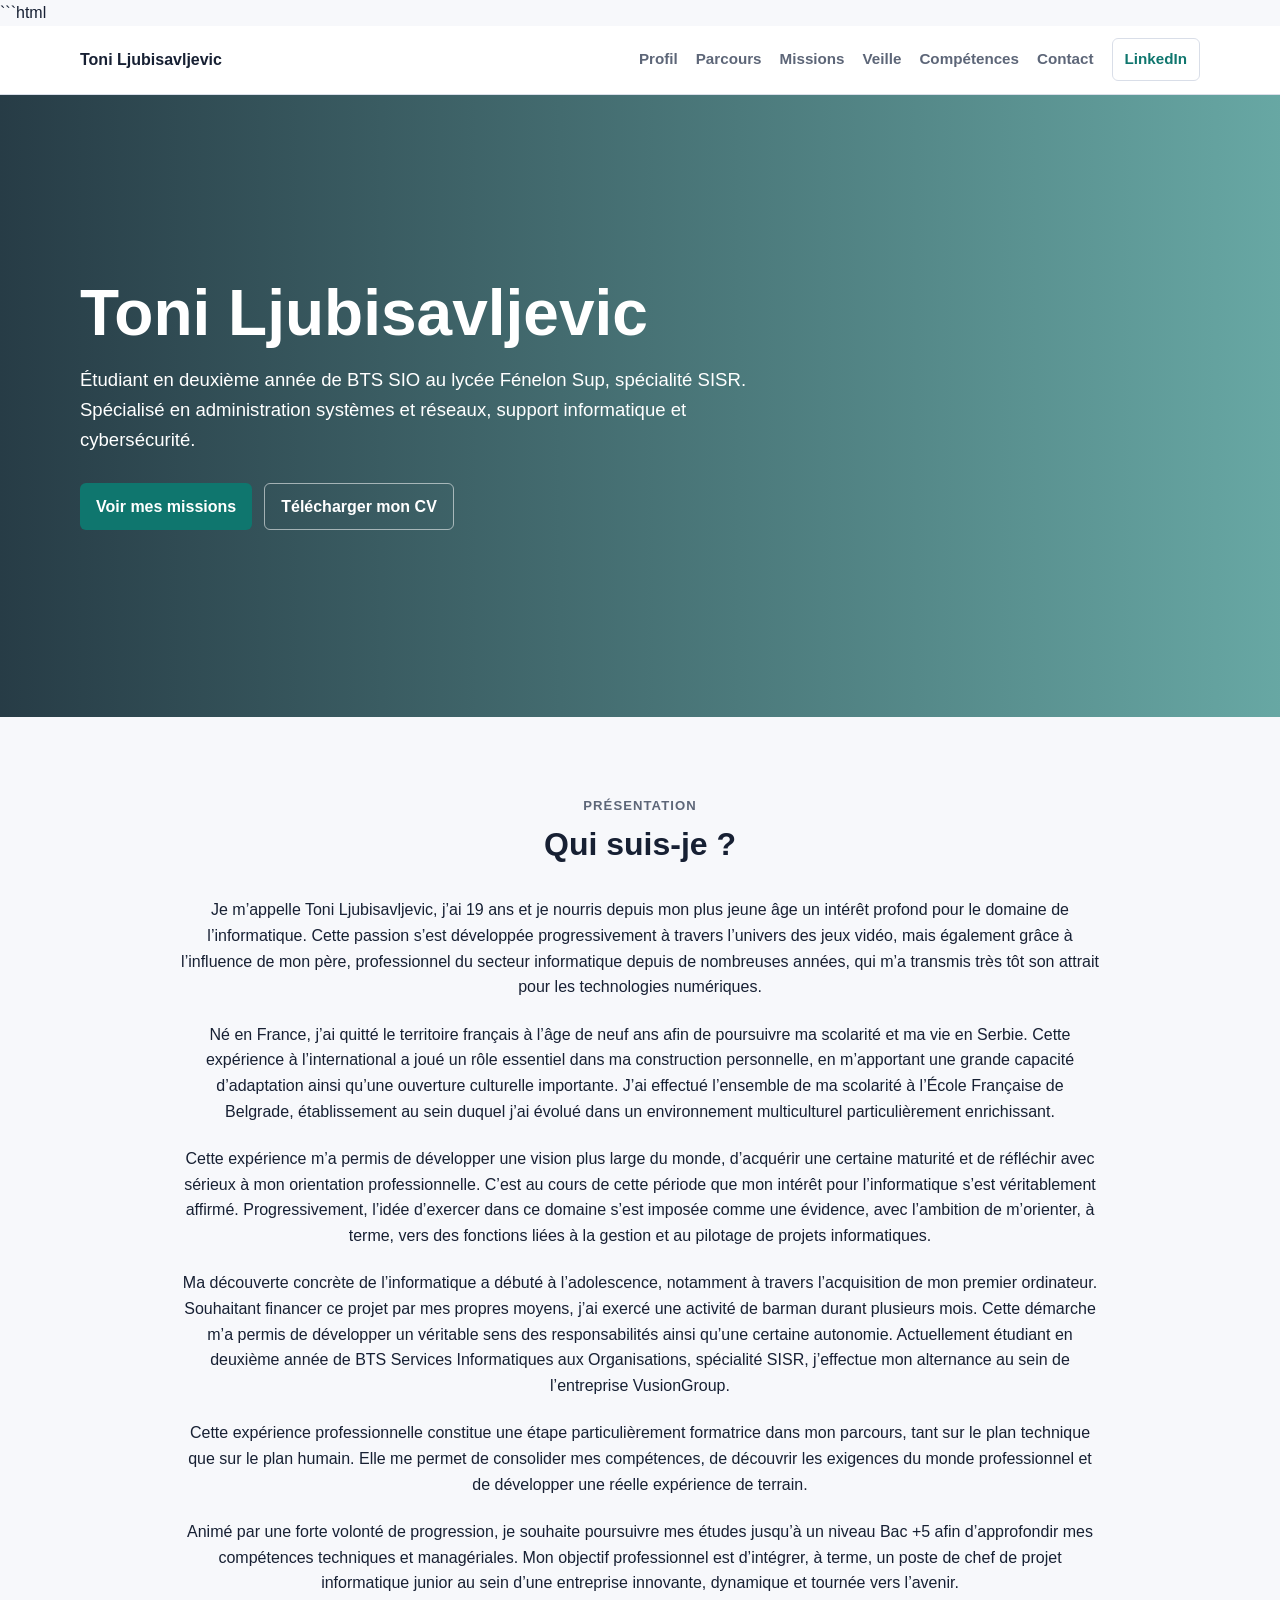
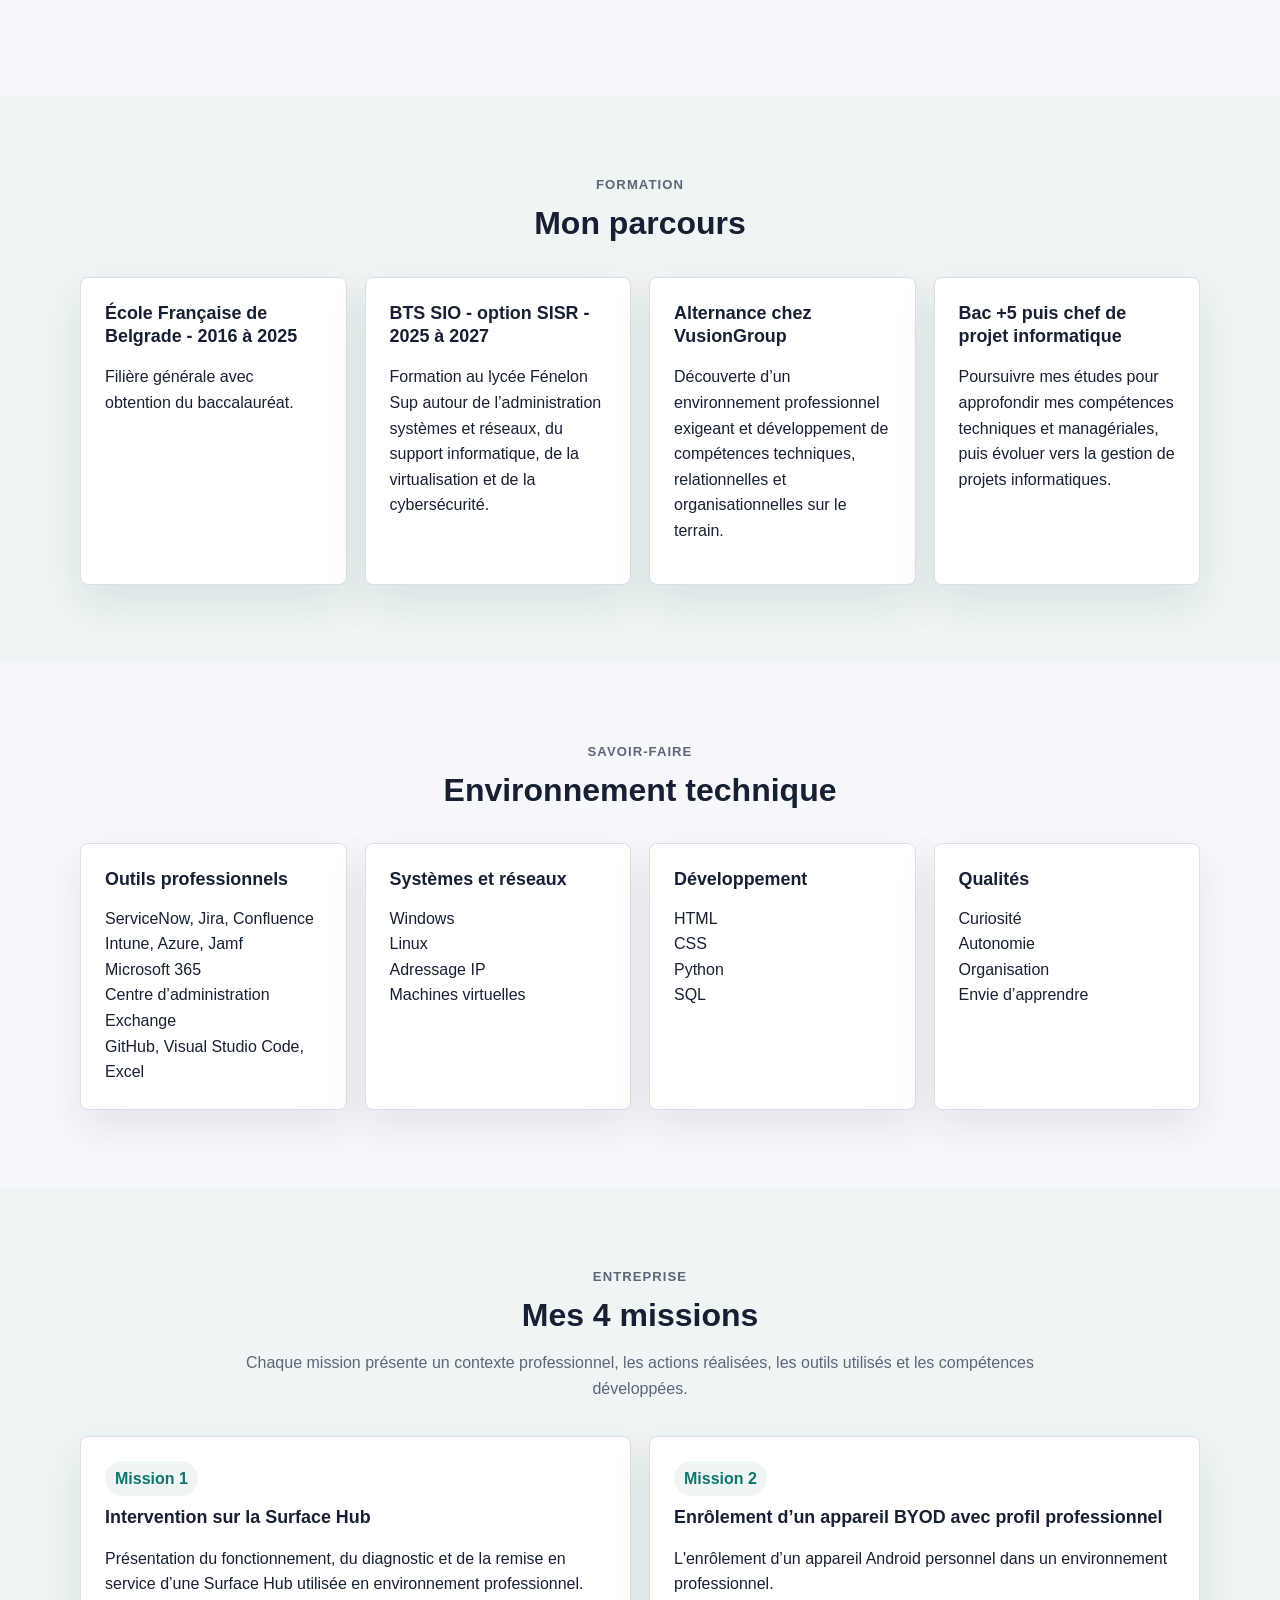
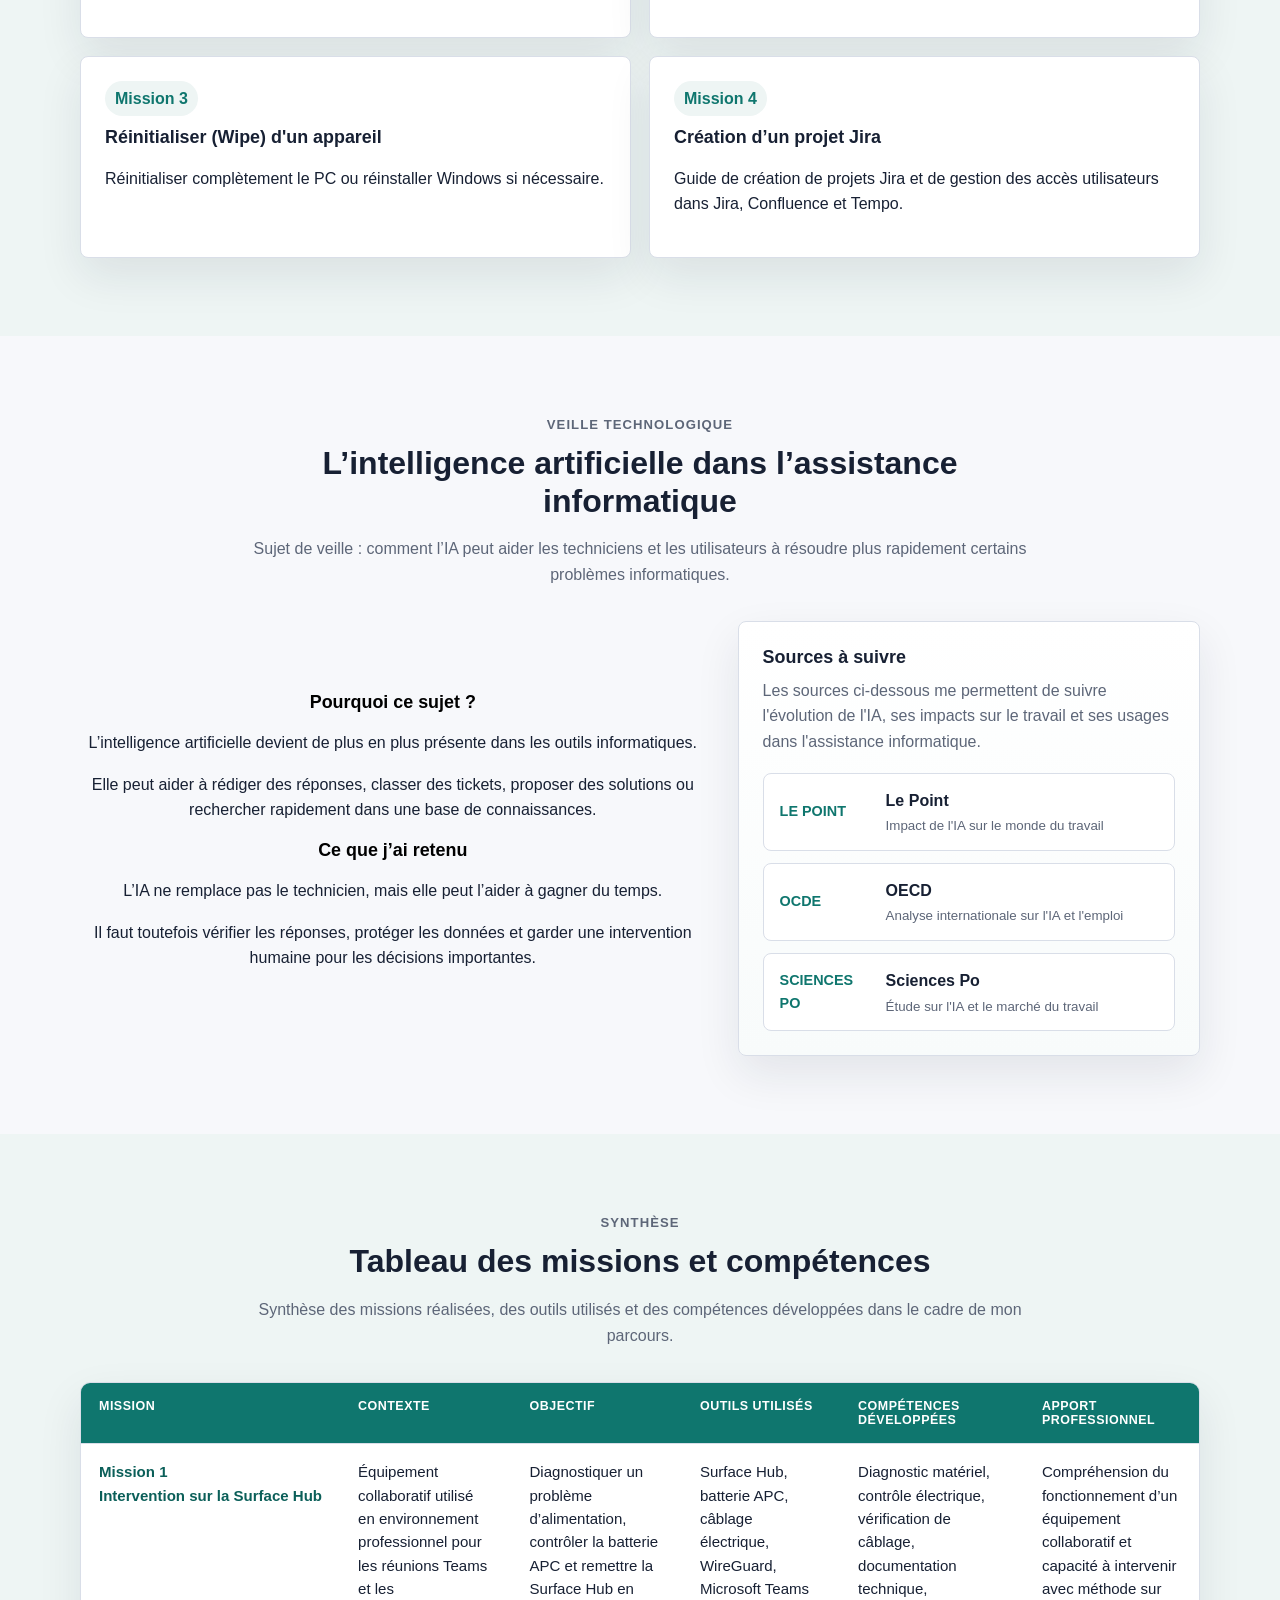
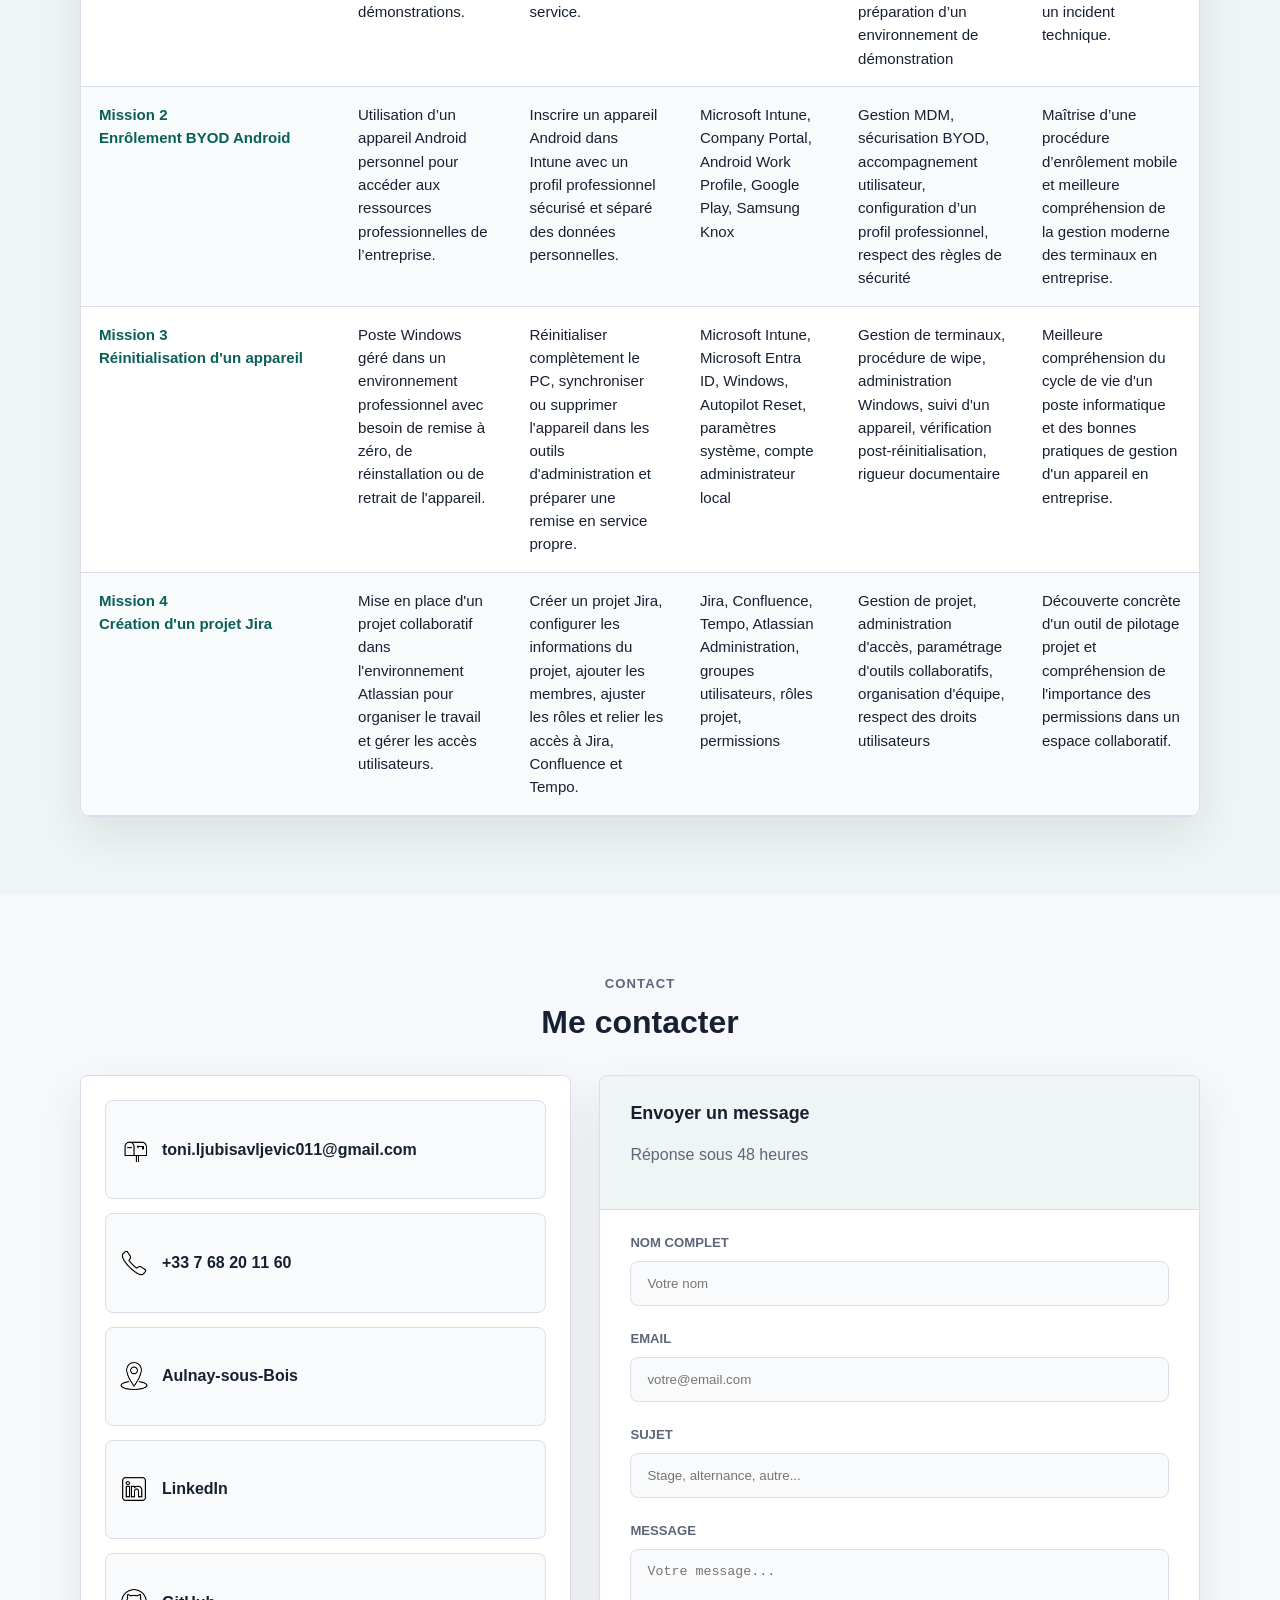
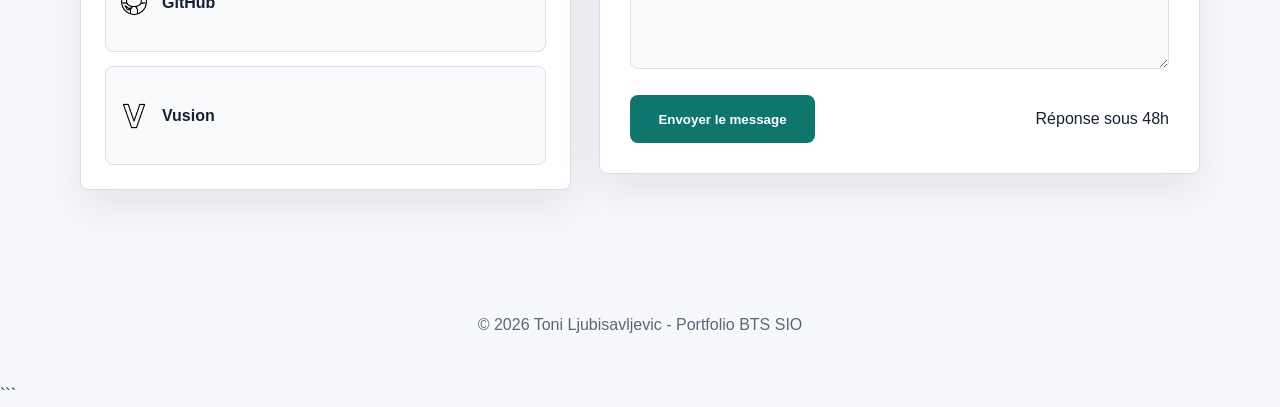
==== commit f4ec2435: "update" ====
--- a/index.html
+++ b/index.html
@@ -1,3 +1,4 @@
+```html
 <!doctype html>
 <html lang="fr">
 <head>
@@ -410,7 +411,7 @@
 
       <div class="veille-text-centered">
 
-        <h3>Pourquoi ce sujet ?</h3>
+        <h3 style="color: #000;">Pourquoi ce sujet ?</h3>
 
         <p>
           L’intelligence artificielle devient de plus en plus présente
@@ -425,7 +426,7 @@
           dans une base de connaissances.
         </p>
 
-        <h3>Ce que j’ai retenu</h3>
+        <h3 style="color: #000;">Ce que j’ai retenu</h3>
 
         <p>
           L’IA ne remplace pas le technicien,
@@ -720,3 +721,4 @@
 
 </body>
 </html>
+```
